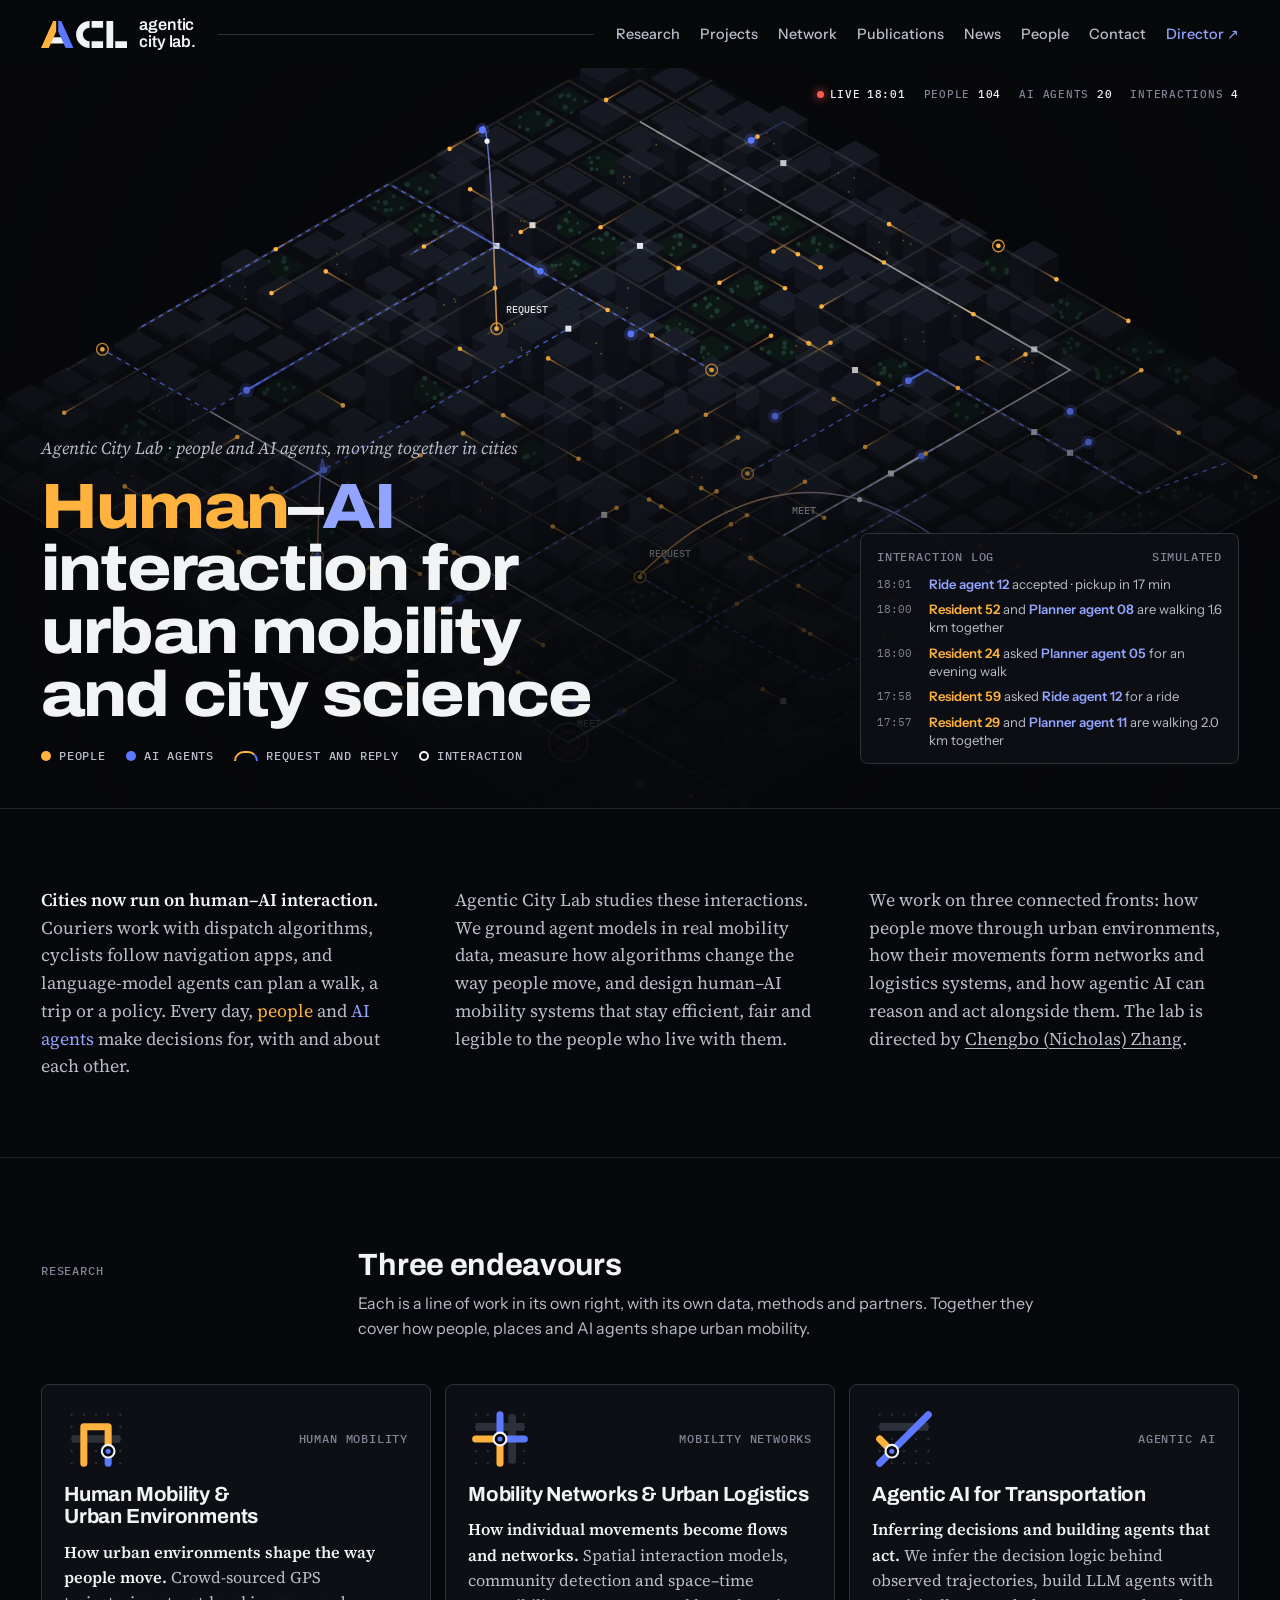
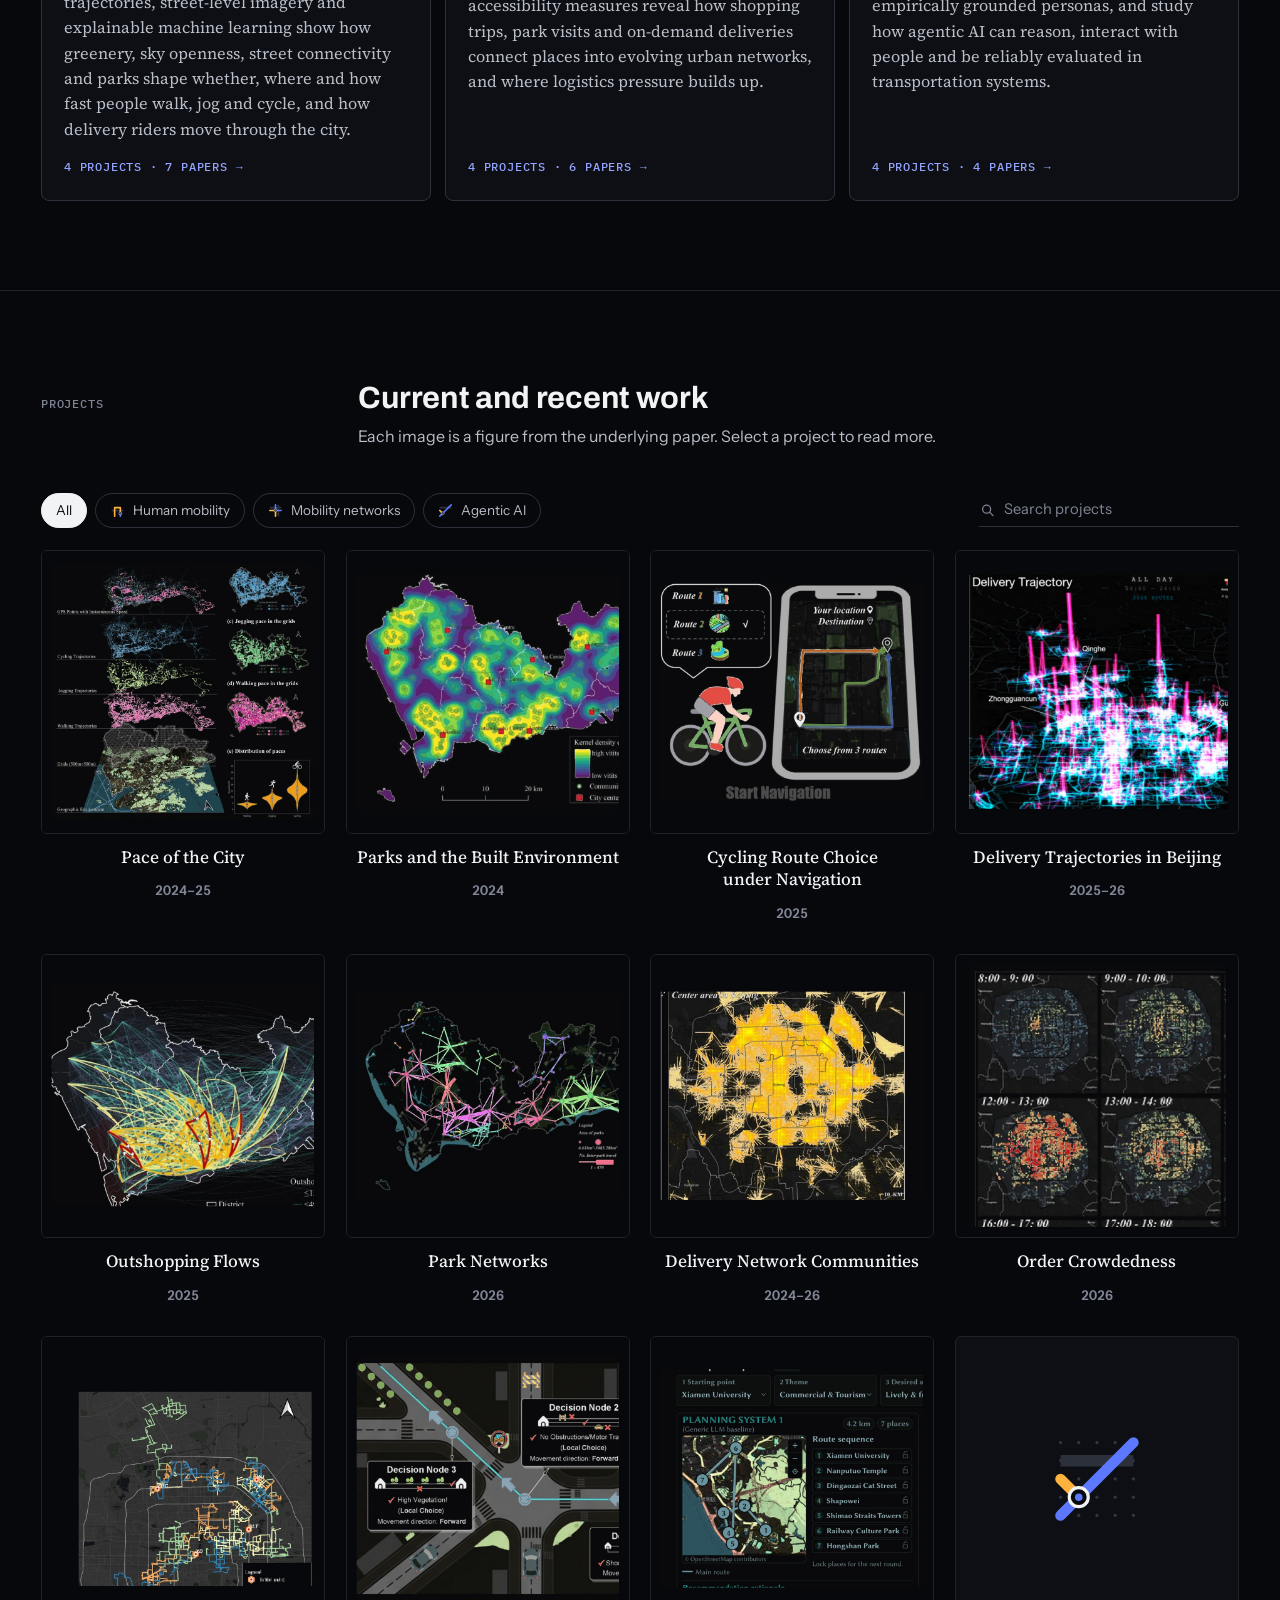
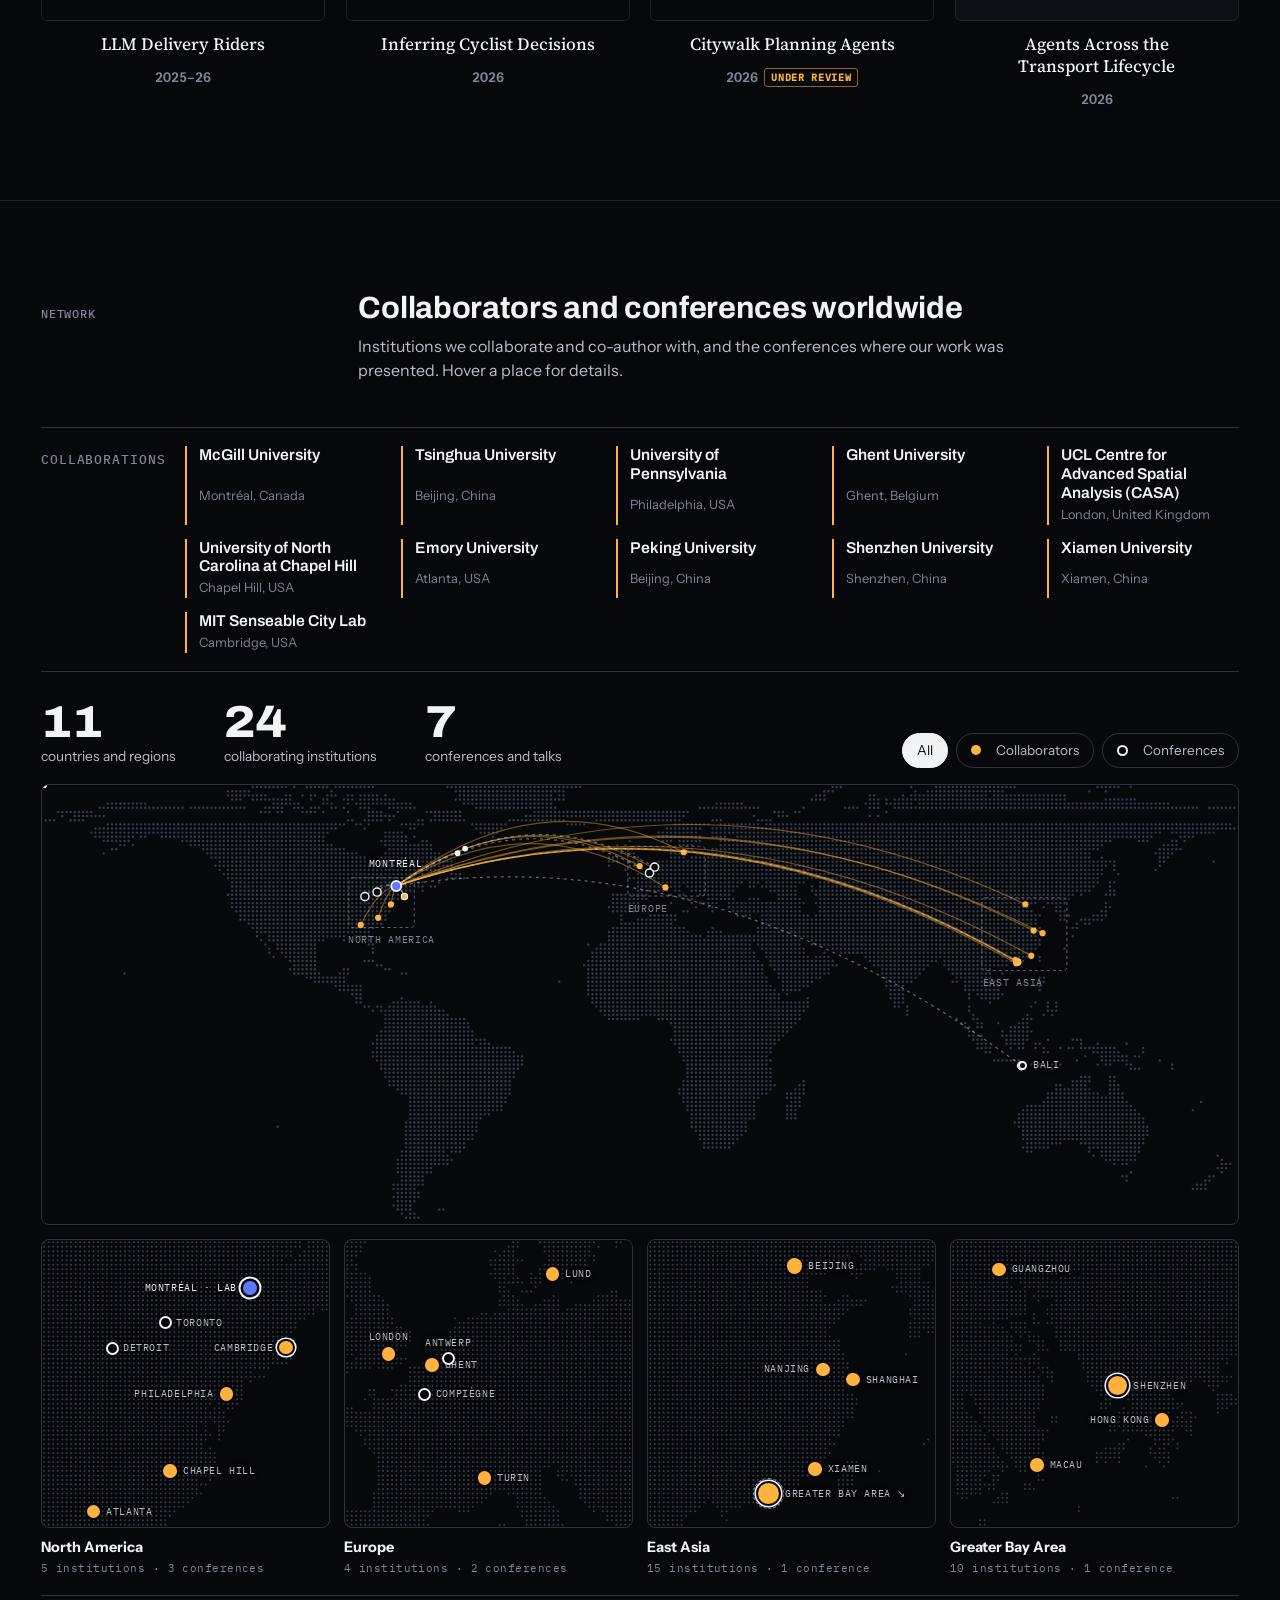
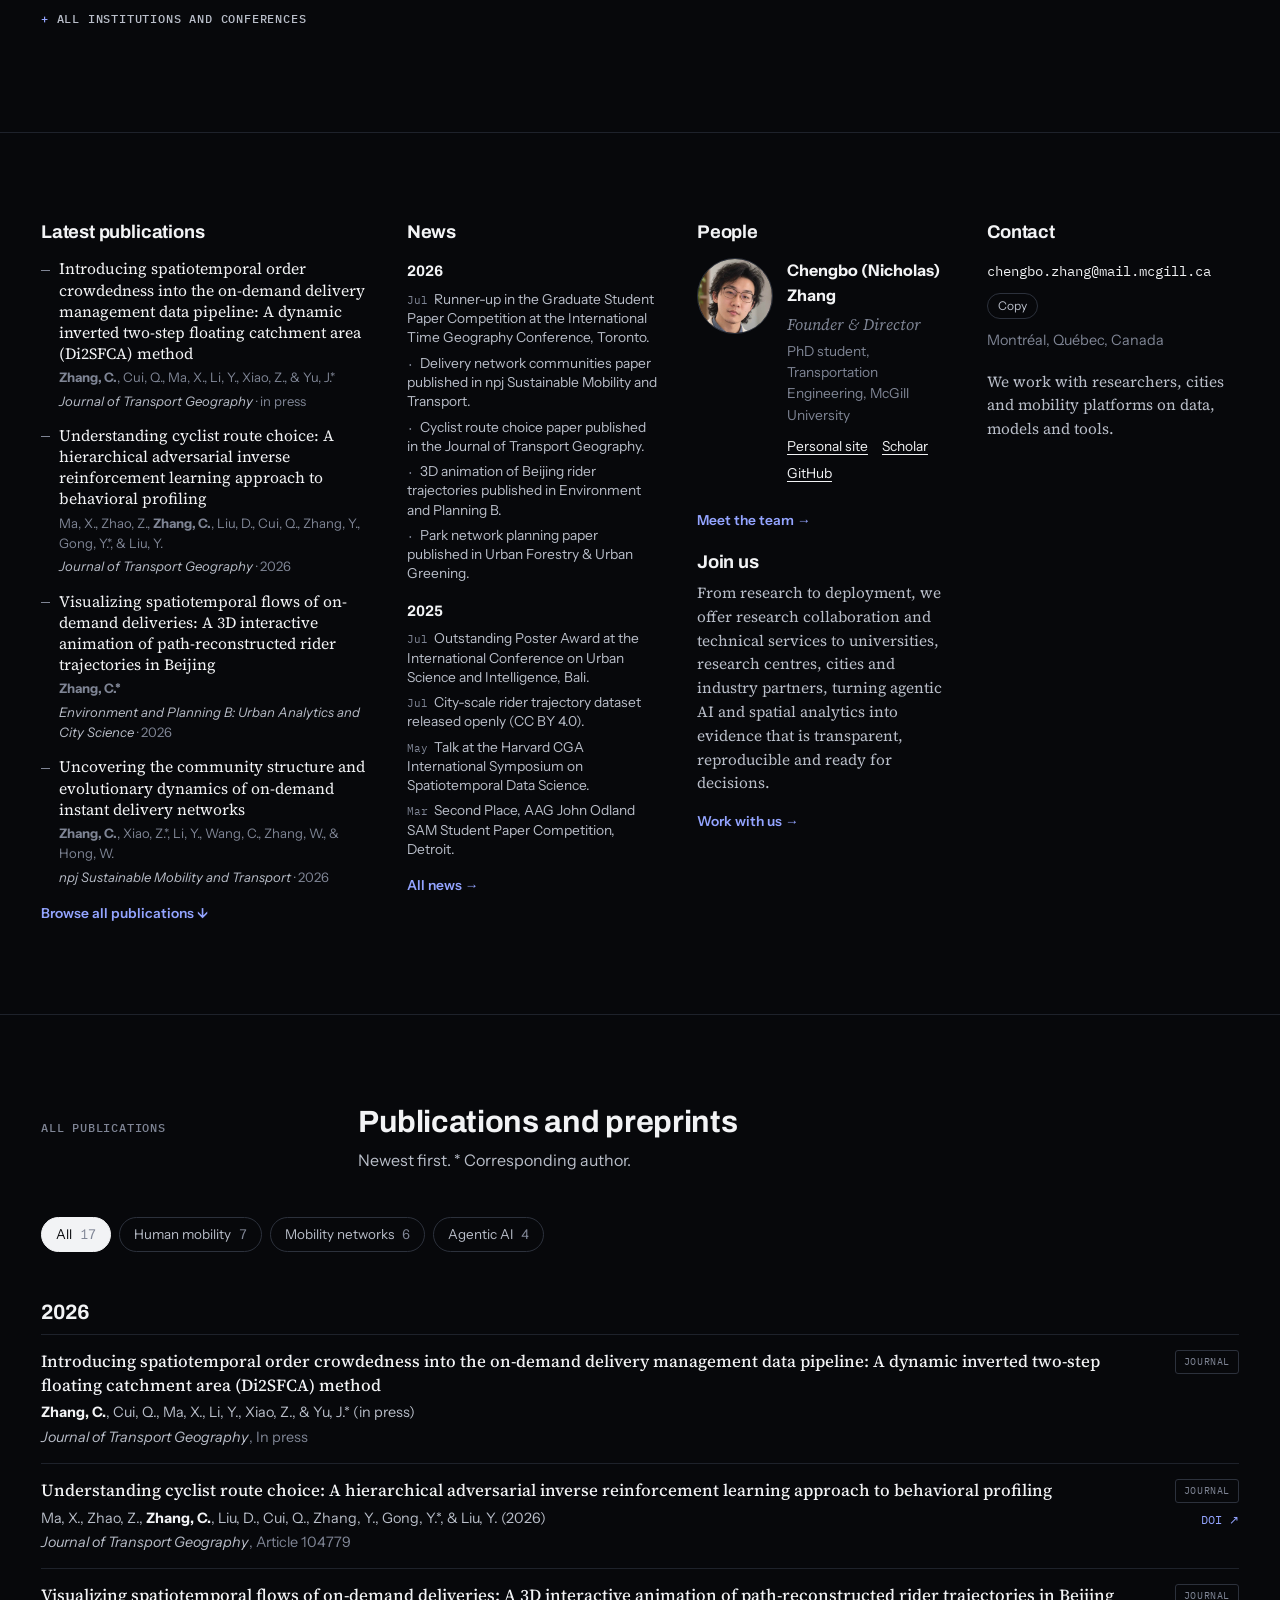
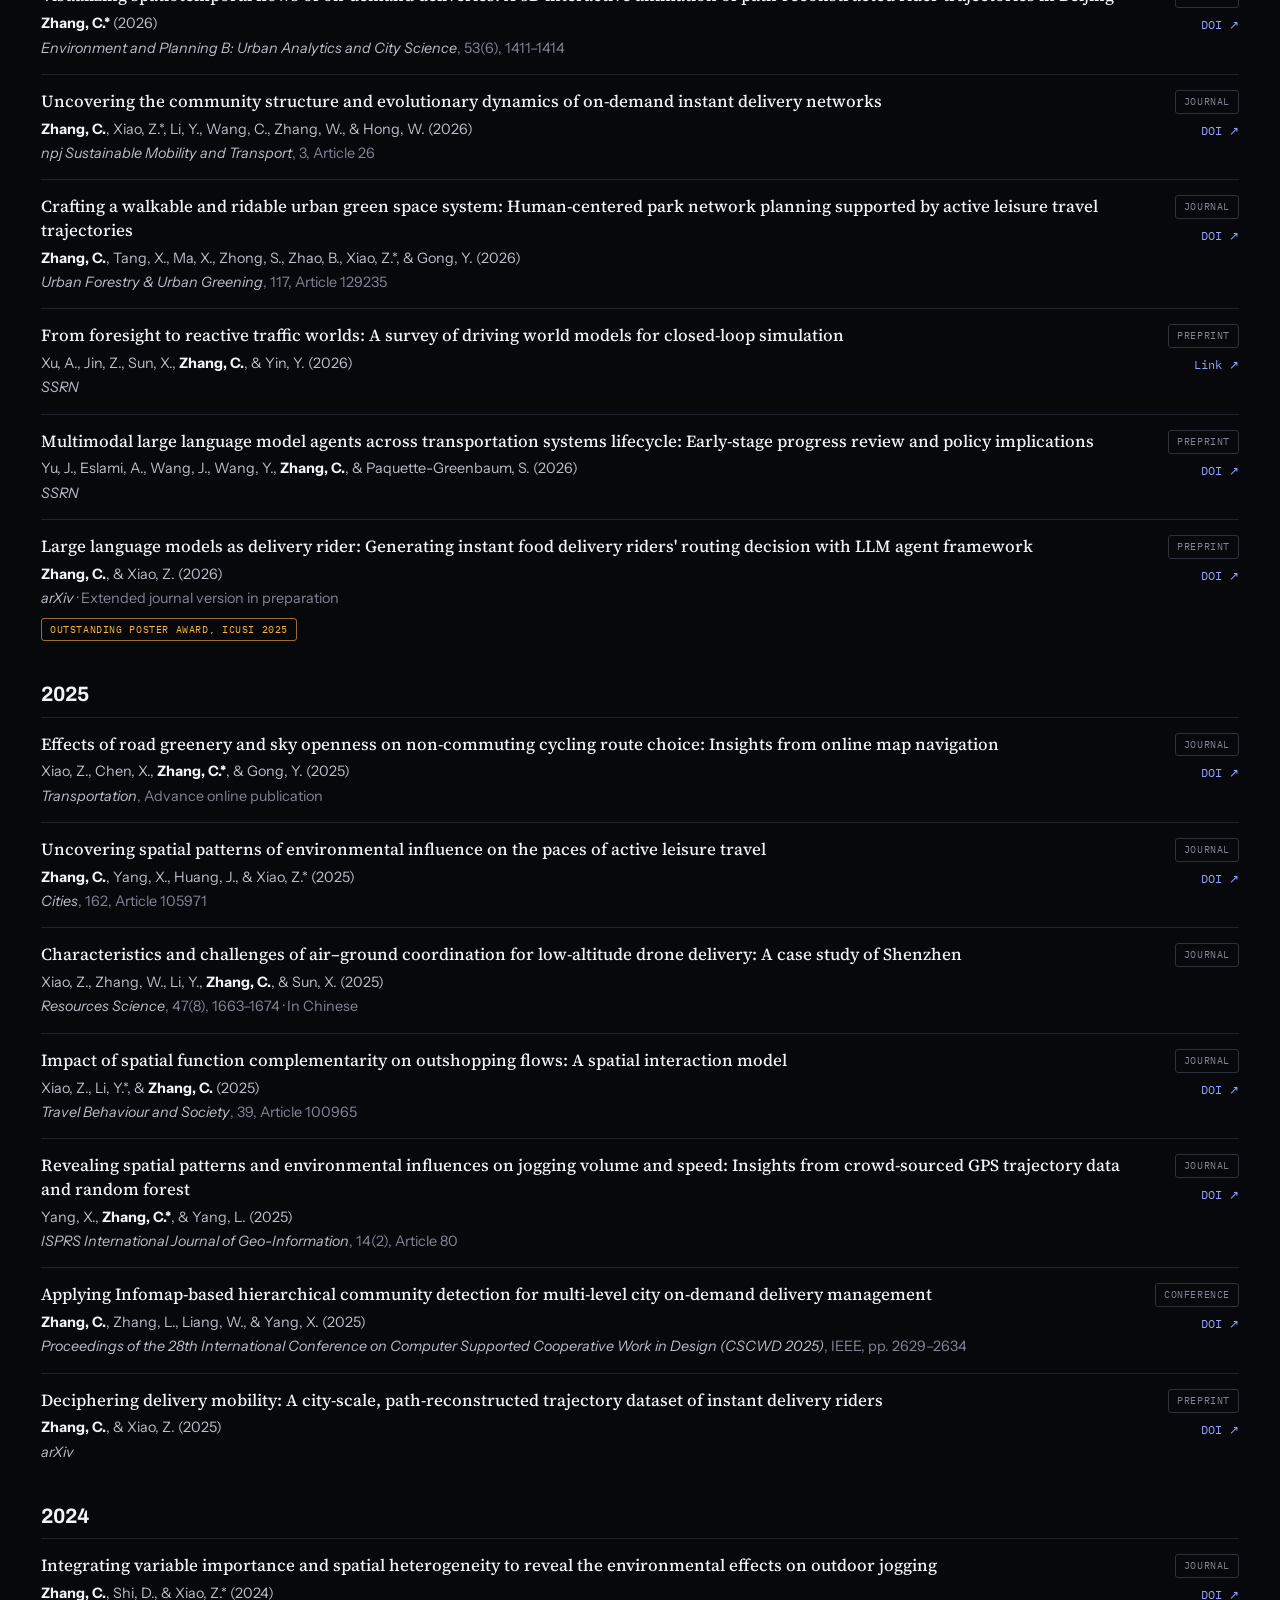
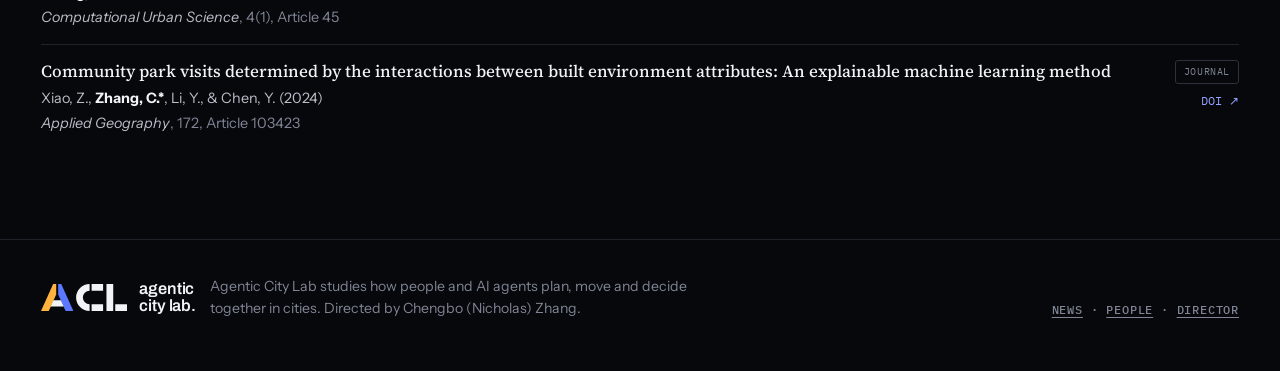
==== index.html @ 934600d5 "Lab home: News and People links, new Join us; sitemap and robots" ====
<!doctype html>
<html lang="en">
<head>
<meta charset="utf-8">
<meta name="viewport" content="width=device-width, initial-scale=1, viewport-fit=cover">
<meta property="og:title" content="Agentic City Lab">
<meta property="og:description" content="Agentic City Lab studies human–AI interaction for urban mobility and city science: how people and AI agents plan, move and decide together in cities.">
<meta property="og:type" content="website">
<meta name="theme-color" content="#07080B">
<link rel="icon" href="assets/favicon.svg" type="image/svg+xml">
<title>Agentic City Lab</title>
<meta name="description" content="Agentic City Lab studies human–AI interaction for urban mobility and city science: how people and AI agents plan, move and decide together in cities.">
<link rel="stylesheet" href="assets/fonts/fonts.css">
<link rel="stylesheet" href="assets/base.css">
<style>


/* Hero: live human–AI city */
.hero{position:relative;border-bottom:1px solid var(--line)}
.hero-canvas{position:relative;height:clamp(480px,58vw,740px);overflow:hidden;background:var(--bg)}
.stage{position:absolute;inset:0}
.stage canvas{width:100%;height:100%}
.hud{position:absolute;top:18px;right:var(--gut);display:flex;gap:18px;flex-wrap:wrap;justify-content:flex-end;color:var(--fg-3);font-size:.68rem}
.hud b{color:var(--fg);font-weight:500}
.hud .live{color:var(--fg);display:inline-flex;align-items:center;gap:6px}
.hud .live::before{content:"";width:7px;height:7px;border-radius:50%;background:#FF5A4E;box-shadow:0 0 10px #FF5A4E}
.hero-over{position:absolute;left:0;right:0;bottom:0;padding-block:0 clamp(24px,3.4vw,44px);background:linear-gradient(to top,rgba(7,8,11,.96) 0%,rgba(7,8,11,.75) 42%,rgba(7,8,11,0) 100%);pointer-events:none}
.hero-over .wrap{display:grid;grid-template-columns:minmax(0,1.35fr) minmax(0,.65fr);gap:32px;align-items:end;padding-top:120px}
.hero-over .wrap > *{pointer-events:auto}
.kicker{font-family:var(--font-serif);font-style:italic;color:var(--fg-2);font-size:1.08rem;margin-bottom:14px}
.hero h1{font-size:clamp(2.2rem,5vw,4.6rem);font-weight:800;font-stretch:112%;font-variation-settings:"wdth" 112;letter-spacing:-.028em;line-height:.98;max-width:15ch}
.hero h1 .h{color:var(--human)} .hero h1 .a{color:var(--agent-2)}
.legend{display:flex;flex-wrap:wrap;gap:8px 20px;margin-top:20px;color:var(--fg-2)}
.legend span{display:inline-flex;align-items:center;gap:8px}
.legend i{display:inline-block;width:10px;height:10px;border-radius:50%}
.legend .arc{width:24px;height:10px;border-radius:12px 12px 0 0;border:2px solid var(--human);border-bottom:0;border-right-color:var(--agent);background:none}
.livelog{background:rgba(13,15,20,.9);border:1px solid var(--line-2);border-radius:8px;padding:14px 16px}
.livelog .mono{color:var(--fg-3);margin-bottom:10px;display:flex;justify-content:space-between}
.livelog ul{display:grid;gap:8px;min-height:7.2em}
.livelog li{display:grid;grid-template-columns:44px minmax(0,1fr);gap:8px;font-size:.82rem;line-height:1.35;color:var(--fg-2);animation:rise .4s ease}
.livelog li .t{font-family:var(--font-mono);font-size:.7rem;color:var(--fg-3);padding-top:1px}
.livelog b{font-weight:600}
@keyframes rise{from{opacity:.2;transform:translateY(4px)}to{opacity:1;transform:none}}
@media (prefers-reduced-motion: reduce){.livelog li{animation:none}}
@media (max-width:860px){
  .hero-canvas{height:auto}
  .stage{position:relative;height:340px}
  .hero-over{position:static;background:none;padding-block:0 32px}
  .hero-over .wrap{grid-template-columns:1fr;padding-top:24px}
  .livelog ul{min-height:0}
  .hud{font-size:.6rem;gap:10px;top:12px}
}

/* Intro: three serif columns */
.intro{display:grid;grid-template-columns:repeat(3,minmax(0,1fr));gap:clamp(24px,3.4vw,52px);padding-block:clamp(52px,6vw,88px)}
.intro p{font-family:var(--font-serif);font-size:1.12rem;line-height:1.55;color:var(--fg-2)}
.intro p b{color:var(--fg);font-weight:600}
.intro p .h{color:var(--human)} .intro p .a{color:var(--agent-2)}
@media (max-width:900px){.intro{grid-template-columns:1fr}}

/* Research endeavours (three parallel cards) */
.route{display:grid;grid-template-columns:repeat(3,minmax(0,1fr));gap:14px}
.area{padding:22px 22px 24px;border:1px solid var(--line-2);border-radius:8px;display:flex;flex-direction:column;gap:12px;background:var(--bg-2)}
.area .top{display:flex;align-items:center;justify-content:space-between;gap:12px}
.area svg{width:64px;height:64px}
.area .mono{color:var(--fg-3)}
.area h3{font-size:1.28rem}
.area p{font-family:var(--font-serif);color:var(--fg-2);font-size:1.02rem}
.area p b{color:var(--fg);font-weight:600}
.area .cnt{text-decoration:none;color:var(--agent-2);margin-top:auto;padding-top:4px}
.area .cnt:hover{color:var(--fg)}
@media (max-width:900px){.route{grid-template-columns:1fr}}

/* Information grid (Senseable-style) */
.info{display:grid;grid-template-columns:1.3fr 1fr 1fr 1fr;gap:clamp(22px,3vw,44px)}
.info h2{font-size:1.15rem;margin-bottom:16px;font-family:var(--font-display)}
.info .col{min-width:0}
.mini{display:grid;gap:14px}
.mini li{display:grid;gap:3px;padding-left:18px;position:relative}
.mini li::before{content:"";position:absolute;left:0;top:.72em;width:9px;height:1px;background:var(--fg-3)}
.mini .t{font-family:var(--font-serif);font-size:.98rem;line-height:1.35;color:var(--fg)}
.mini .t a{text-decoration:none}
.mini .s{font-size:.82rem;color:var(--fg-3)}
.mini .s i{color:var(--fg-2)}
.years{display:grid;gap:14px}
.years .y{font-family:var(--font-display);font-weight:700;font-size:.95rem;color:var(--fg)}
.years ul{display:grid;gap:6px;margin-top:6px}
.years li{font-size:.86rem;color:var(--fg-2);line-height:1.4}
.years li span{font-family:var(--font-mono);font-size:.68rem;color:var(--fg-3);margin-right:6px}
.years li a{text-decoration:none;color:inherit}
.years li a:hover{color:var(--fg)}
.person{display:grid;grid-template-columns:76px minmax(0,1fr);gap:4px 14px;margin-bottom:22px;align-items:start}
.person .ph{grid-row:span 4;width:76px;height:76px;border-radius:50%;overflow:hidden;border:1px solid var(--line-2);position:relative;background:var(--bg-3)}
.person .ph img{display:block;width:100%;height:100%;object-fit:cover}
.person > :not(.ph){grid-column:2}
.person b{font-size:1rem}
.person i{font-family:var(--font-serif);color:var(--fg-3)}
.person .links{display:flex;flex-wrap:wrap;gap:6px 14px;margin-top:6px;font-size:.86rem}
.join p{font-family:var(--font-serif);color:var(--fg-2);font-size:.96rem}
.info .more{display:inline-block;margin-top:16px;font-size:.86rem;font-weight:600;text-decoration:none;color:var(--agent-2)}
@media (max-width:1000px){.info{grid-template-columns:1fr 1fr}}
@media (max-width:600px){.info{grid-template-columns:1fr}}
.foot-l{display:flex;gap:14px;align-items:center}
</style>

</head>
<body>

<header class="site-head">
  <div class="wrap">
    <a class="lockup" href="#top" id="headlock" aria-label="Agentic City Lab home"></a>
    <span class="rule" aria-hidden="true"></span>
    <button class="menu-btn" aria-expanded="false" aria-controls="nav">Menu</button>
    <nav class="site-nav" id="nav" aria-label="Sections">
      <a href="#route">Research</a><a href="#projects">Projects</a><a href="#network">Network</a><a href="#publications">Publications</a><a href="news/">News</a><a href="people/">People</a><a href="#contact">Contact</a><a class="hl" href="nicholas/">Director ↗</a>
    </nav>
  </div>
</header>

<main id="top">
  <section class="hero">
    <div class="hero-canvas">
      <div class="stage"><canvas id="sim" role="img" aria-label="Live simulation: residents (amber) send requests to AI agents (blue), which plan routes, meet them, travel with them and hand over orders"></canvas></div>
      <div class="hud mono" aria-hidden="true"><span class="live">Live <b id="h-clock" class="num">17:40</b></span><span>People <b id="h-people" class="num">0</b></span><span>AI agents <b id="h-agents" class="num">0</b></span><span>Interactions <b id="h-inter" class="num">0</b></span></div>
      <div class="hero-over">
        <div class="wrap">
          <div>
            <p class="kicker">Agentic City Lab · people and AI agents, moving together in cities</p>
            <h1><span class="h">Human</span>–<span class="a">AI</span> interaction for urban mobility and city science</h1>
            <div class="legend mono">
              <span><i style="background:var(--human)"></i>People</span>
              <span><i style="background:var(--agent)"></i>AI agents</span>
              <span><i class="arc"></i>Request and reply</span>
              <span><i style="border:2px solid var(--fg)"></i>Interaction</span>
            </div>
          </div>
          <aside class="livelog" aria-label="Live interaction log"><p class="mono"><span>Interaction log</span><span>simulated</span></p><ul id="log"></ul></aside>
        </div>
      </div>
    </div>
  </section>

  <section class="wrap intro" id="mission">
    <p><b>Cities now run on human–AI interaction.</b> Couriers work with dispatch algorithms, cyclists follow navigation apps, and language-model agents can plan a walk, a trip or a policy. Every day, <span class="h">people</span> and <span class="a">AI agents</span> make decisions for, with and about each other.</p>
    <p>Agentic City Lab studies these interactions. We ground agent models in real mobility data, measure how algorithms change the way people move, and design human–AI mobility systems that stay efficient, fair and legible to the people who live with them.</p>
    <p>We work on three connected fronts: how people move through urban environments, how their movements form networks and logistics systems, and how agentic AI can reason and act alongside them. The lab is directed by <a href="nicholas/">Chengbo (Nicholas) Zhang</a>.</p>
  </section>

  <section class="section" id="route">
    <div class="wrap">
      <div class="sec-head"><span class="mono">Research</span><div><h2>Three endeavours</h2><p>Each is a line of work in its own right, with its own data, methods and partners. Together they cover how people, places and AI agents shape urban mobility.</p></div></div>
      <div class="route" id="stages"></div>
    </div>
  </section>

  <section class="section" id="projects">
    <div class="wrap">
      <div class="sec-head"><span class="mono">Projects</span><div><h2>Current and recent work</h2><p>Each image is a figure from the underlying paper. Select a project to read more.</p></div></div>
      <div class="tools"><div class="chips" id="chips" role="group" aria-label="Filter projects by research stage"></div>
        <label class="search"><span id="sicon"></span><input id="q" type="search" placeholder="Search projects" aria-label="Search projects"></label></div>
      <div class="wall" id="wall"></div>
    </div>
  </section>

  <section class="section" id="network">
    <div class="wrap">
      <div class="sec-head"><span class="mono">Network</span><div><h2>Collaborators and conferences worldwide</h2><p>Institutions we collaborate and co-author with, and the conferences where our work was presented. Hover a place for details.</p></div></div>
      <div id="wmap"></div>
    </div>
  </section>

  <section class="section" id="info">
    <div class="wrap info">
      <div class="col"><h2>Latest publications</h2><ul class="mini" id="latest"></ul><a class="more" href="#publications">Browse all publications ↓</a></div>
      <div class="col"><h2>News</h2><div class="years" id="news"></div><a class="more" href="news/">All news →</a></div>
      <div class="col"><h2>People</h2>
        <div class="person"><a class="ph" href="people/#chengbo"><img src="assets/img/portrait-sq.jpg" width="480" height="480" alt="Chengbo (Nicholas) Zhang"></a><b><a href="people/#chengbo" style="text-decoration:none">Chengbo (Nicholas) Zhang</a></b><i>Founder &amp; Director</i><span class="meta" style="font-size:.86rem">PhD student, Transportation Engineering, McGill University</span>
          <div class="links"><a href="nicholas/">Personal site</a><a href="https://scholar.google.com/citations?user=c6YsYRwAAAAJ" target="_blank" rel="noopener">Scholar</a><a href="https://github.com/Nicholas0027" target="_blank" rel="noopener">GitHub</a></div></div>
        <a class="more" href="people/" style="margin:0 0 22px">Meet the team →</a>
        <div class="join"><h2 style="margin-bottom:8px">Join us</h2><p id="joinlead"></p><a class="more" href="people/#join">Work with us →</a></div>
      </div>
      <div class="col" id="contact"><h2>Contact</h2>
        <div class="copy"><code>chengbo.zhang@mail.mcgill.ca</code><button type="button" data-copy="chengbo.zhang@mail.mcgill.ca">Copy</button></div>
        <p class="meta" style="margin-top:10px;font-size:.9rem">Montréal, Québec, Canada</p>
        <p style="margin-top:18px;font-family:var(--font-serif);color:var(--fg-2);font-size:.96rem">We work with researchers, cities and mobility platforms on data, models and tools.</p>
      </div>
    </div>
  </section>

  <section class="section" id="publications">
    <div class="wrap">
      <div class="sec-head"><span class="mono">All publications</span><div><h2>Publications and preprints</h2><p>Newest first. * Corresponding author.</p></div></div>
      <div class="tools"><div class="chips" id="pubchips" role="group" aria-label="Filter publications by research stage"></div></div>
      <div class="pub-list" id="pubs"></div>
    </div>
  </section>
</main>

<footer class="site-foot">
  <div class="wrap">
    <div class="foot-l"><span class="lockup" id="footlock"></span><p style="max-width:56ch">Agentic City Lab studies how people and AI agents plan, move and decide together in cities. Directed by Chengbo (Nicholas) Zhang.</p></div>
    <p class="mono meta"><a href="news/">News</a> · <a href="people/">People</a> · <a href="nicholas/">Director</a></p>
  </div>
</footer>

<dialog class="proj" id="proj" aria-labelledby="proj-title">
  <button class="xbtn" type="button">Close</button>
  <div class="proj-in"><div class="proj-fig"></div><div class="proj-body"></div></div>
</dialog>

<script src="assets/data.js"></script>
<script>window.ACL_FIG="assets/figures/";window.ACL_IMG="assets/img/"</script>
<script src="assets/gfx.js"></script>
<script src="assets/worldmask.js"></script>
<script src="assets/worldmap.js"></script>
<script src="assets/sim.js"></script>
<script>
(function(){
  const D = window.ACL_DATA, E = ACL.esc;
  ACL.menu(); ACL.copyButtons();
  document.getElementById('headlock').innerHTML = ACL.lockup();
  document.getElementById('footlock').innerHTML = ACL.lockup();
  document.getElementById('sicon').innerHTML = ACL.searchIcon;

  document.getElementById('stages').innerHTML = D.themes.map((t, i) => {
    const np = D.projects.filter(p => p.theme === t.id).length, nb = D.pubs.filter(p => p.themes.includes(t.id)).length;
    return `<div class="area"><div class="top">${ACL.glyph(t.id, {label: t.name})}<span class="mono">${E(t.step)}</span></div>
      <h3>${E(t.name)}</h3><p><b>${E(t.short)}</b> ${E(t.body)}</p>
      <a class="mono num cnt" href="#projects" data-theme="${t.id}">${np} project${np===1?'':'s'} · ${nb} paper${nb===1?'':'s'} →</a></div>`;
  }).join('');

  ACL.projects({ D, grid: document.getElementById('wall'), chips: document.getElementById('chips'), search: document.getElementById('q'), dialog: document.getElementById('proj') });
  document.getElementById('stages').addEventListener('click', e => { const a = e.target.closest('.cnt'); if (!a) return; const c = document.querySelector(`#chips .chip[data-k="${a.dataset.theme}"]`); if (c) c.click(); });

  document.getElementById('latest').innerHTML = D.pubs.slice(0, 4).map(p => { const l = ACL.pubLink(p);
    return `<li><span class="t"><a href="${l || '#publications'}"${l ? ' target="_blank" rel="noopener"' : ''}>${E(p.title)}</a></span><span class="s">${ACL.authors(p.authors)}</span><span class="s"><i>${E(p.venue)}</i> · ${p.inpress ? 'in press' : p.year}</span></li>`; }).join('');
  const byYear = {}; D.news.forEach(n => { const y = (n.date.match(/\d{4}/) || ['—'])[0]; (byYear[y] = byYear[y] || []).push(n); });
  document.getElementById('news').innerHTML = Object.keys(byYear).sort((a, b) => b - a).slice(0, 2).map(y => `<div><span class="y num">${y}</span><ul>${byYear[y].slice(0, 5).map(n => `<li><a href="news/#${n.id}"><span>${E(n.date.replace(/\s?\d{4}/, '') || '·')}</span>${E(n.text)}</a></li>`).join('')}</ul></div>`).join('');
  document.getElementById('joinlead').textContent = D.join.lead.split(/(?<=\.)\s/)[0];

  const fEl = document.getElementById('pubchips'), pEl = document.getElementById('pubs');
  fEl.innerHTML = `<button type="button" class="chip" data-k="all" aria-pressed="true">All <span class="num meta">${D.pubs.length}</span></button>` +
    D.themes.map(t => `<button type="button" class="chip" data-k="${t.id}" aria-pressed="false">${E(t.step)} <span class="num meta">${D.pubs.filter(p => p.themes.includes(t.id)).length}</span></button>`).join('');
  const show = k => { ACL.renderPubs(pEl, D.pubs, p => k === 'all' || p.themes.includes(k)); fEl.querySelectorAll('.chip').forEach(c => c.setAttribute('aria-pressed', c.dataset.k === k)); };
  fEl.addEventListener('click', e => { const b = e.target.closest('.chip'); if (b) show(b.dataset.k); });
  show('all');

  ACL.worldMap({ mount: document.getElementById('wmap'), D });
  ACL.citySim({ canvas: document.getElementById('sim'), log: document.getElementById('log'), speed: 0.55,
    hud: { clock: document.getElementById('h-clock'), people: document.getElementById('h-people'), agents: document.getElementById('h-agents'), inter: document.getElementById('h-inter') } });
})();
</script>

</body>
</html>
---- assets/fonts/fonts.css ----
/* Self-hosted fonts (SIL Open Font License). */
@font-face{font-family:"Archivo";font-style:normal;font-display:swap;font-weight:100 900;font-stretch:62% 125%;src:url(archivo.woff2) format("woff2");unicode-range:U+0000-00FF,U+0131,U+0152-0153,U+02BB-02BC,U+02C6,U+02DA,U+02DC,U+0304,U+0308,U+0329,U+2000-206F,U+20AC,U+2122,U+2191,U+2193,U+2212,U+2215,U+FEFF,U+FFFD}
@font-face{font-family:"Archivo";font-style:normal;font-display:swap;font-weight:100 900;font-stretch:62% 125%;src:url(archivo-ext.woff2) format("woff2");unicode-range:U+0100-02AF,U+0304,U+0308,U+0329,U+1E00-1E9F,U+1EF2-1EFF,U+2020,U+20A0-20AB,U+20AD-20C0,U+2113,U+2C60-2C7F,U+A720-A7FF}
@font-face{font-family:"Instrument Sans";font-style:normal;font-display:swap;font-weight:400 700;font-stretch:75% 100%;src:url(instrument-sans.woff2) format("woff2")}
@font-face{font-family:"Instrument Sans";font-style:italic;font-display:swap;font-weight:400 700;font-stretch:75% 100%;src:url(instrument-sans-italic.woff2) format("woff2")}
@font-face{font-family:"IBM Plex Mono";font-style:normal;font-display:swap;font-weight:400;src:url(plex-mono-400.woff2) format("woff2")}
@font-face{font-family:"IBM Plex Mono";font-style:normal;font-display:swap;font-weight:500;src:url(plex-mono-500.woff2) format("woff2")}
@font-face{font-family:"Source Serif 4";font-style:normal;font-display:swap;font-weight:200 900;src:url(source-serif-4.woff2) format("woff2")}
@font-face{font-family:"Source Serif 4";font-style:italic;font-display:swap;font-weight:200 900;src:url(source-serif-4-italic.woff2) format("woff2")}
---- assets/base.css ----
/* Layout: dark editorial grid (after Senseable City Lab): full-bleed live city up top, serif prose in columns,
   image-first project wall, dense information grid. One deliberate dark theme.
   Colour semantics: people = amber, AI agents = blue, interaction = white, the city = graphite. */
:root{
  --bg:#07080B;
  --bg-2:#0D0F14;
  --bg-3:#151821;
  --line:#1E222B;
  --line-2:#2C313C;
  --fg:#F2F3F5;
  --fg-2:#B9BEC9;
  --fg-3:#7F8595;
  --human:#FFB23E;
  --agent:#5C78FF;
  --agent-2:#93A4FF;
  --street:#2B303B;
  --gridot:#303644;
  --font-display:"Archivo","Helvetica Neue",Arial,sans-serif;
  --font-serif:"Source Serif 4",Georgia,"Times New Roman",serif;
  --font-body:"Instrument Sans","Helvetica Neue",Arial,sans-serif;
  --font-mono:"IBM Plex Mono",ui-monospace,Menlo,Consolas,monospace;
  --wrap:1320px;
  --gut:clamp(16px,3.2vw,44px);
  color-scheme:dark;
}
*,*::before,*::after{box-sizing:border-box}
html{-webkit-text-size-adjust:100%;scroll-behavior:smooth;scroll-padding-top:76px;background:var(--bg)}
@media (prefers-reduced-motion: reduce){html{scroll-behavior:auto}}
body{margin:0;background:var(--bg);color:var(--fg);font-family:var(--font-body);font-size:1rem;line-height:1.55;-webkit-font-smoothing:antialiased}
img,svg,canvas{max-width:100%;display:block}
[hidden]{display:none!important}
a{color:inherit;text-decoration-thickness:1px;text-underline-offset:3px}
a:hover{color:var(--agent-2)}
:focus-visible{outline:2px solid var(--agent-2);outline-offset:3px;border-radius:2px}
h1,h2,h3,h4{font-family:var(--font-display);font-weight:700;margin:0;text-wrap:balance;letter-spacing:-.01em;line-height:1.08}
p{margin:0}
ul,ol{margin:0;padding:0;list-style:none}
button,input{font:inherit;color:inherit}

.wrap{max-width:var(--wrap);margin-inline:auto;padding-inline:var(--gut)}
.mono{font-family:var(--font-mono);font-size:.72rem;letter-spacing:.07em;text-transform:uppercase;font-weight:500}
.meta{color:var(--fg-3)}
.serif{font-family:var(--font-serif)}
.num{font-variant-numeric:tabular-nums}
.h{color:var(--human)} .a{color:var(--agent-2)}

/* Header (SCL-style: lockup, hairline, nav) */
.site-head{position:sticky;top:env(safe-area-inset-top,0px);z-index:30;background:color-mix(in srgb,var(--bg) 88%,transparent);backdrop-filter:blur(12px);-webkit-backdrop-filter:blur(12px)}
.site-head .wrap{display:flex;align-items:center;gap:22px;min-height:68px}
.site-head .rule{flex:1;height:1px;background:var(--line-2);min-width:20px}
.site-nav{display:flex;gap:20px;flex-wrap:wrap;justify-content:flex-end}
.site-nav a{font-size:.9rem;text-decoration:none;color:var(--fg-2);font-weight:500}
.site-nav a:hover{color:var(--fg)}
.site-nav a.hl{color:var(--agent-2)}
.menu-btn{display:none;background:none;border:1px solid var(--line-2);border-radius:999px;padding:6px 14px;cursor:pointer;font-size:.85rem;color:var(--fg)}
@media (max-width:900px){
  .menu-btn{display:inline-flex;margin-left:auto}
  .site-head .rule{display:none}
  .site-nav{display:none;position:absolute;left:0;right:0;top:100%;background:var(--bg);border-bottom:1px solid var(--line);flex-direction:column;gap:0;padding:6px var(--gut) 14px}
  .site-nav.open{display:flex}
  .site-nav a{padding:11px 0;border-bottom:1px solid var(--line);font-size:1rem}
}
.lockup{display:inline-flex;align-items:center;gap:12px;text-decoration:none;color:var(--fg);flex:none}
.lockup svg{width:36px;height:36px;flex:none}
.lockup .wm{font-family:var(--font-display);font-weight:600;font-size:1.02rem;line-height:1.02;letter-spacing:-.01em}
.lockup:hover{color:var(--fg)}
.lockup .lockup-mark{display:inline-flex}
.lockup .lockup-mark svg{height:36px;width:auto}
.lockup .lockup-mark.is-acl svg{height:27px;width:auto}

/* Sections */
.section{padding-block:clamp(56px,7vw,100px);border-top:1px solid var(--line)}
.sec-head{display:grid;grid-template-columns:minmax(0,3fr) minmax(0,9fr);gap:24px;margin-bottom:clamp(26px,3.6vw,44px);align-items:baseline}
.sec-head h2{font-size:clamp(1.5rem,2.4vw,2rem)}
.sec-head .mono{color:var(--fg-3)}
.sec-head p{color:var(--fg-2);max-width:64ch;margin-top:10px}
@media (max-width:820px){.sec-head{grid-template-columns:1fr;gap:8px}}

/* Chips, search */
.tools{display:flex;flex-wrap:wrap;gap:10px 16px;align-items:center;justify-content:space-between;margin-bottom:22px}
.chips{display:flex;flex-wrap:wrap;gap:8px}
.chip{border:1px solid var(--line-2);background:transparent;border-radius:999px;padding:6px 14px;font-size:.84rem;cursor:pointer;color:var(--fg-2);display:inline-flex;align-items:center;gap:8px;transition:border-color .15s,color .15s,background .15s}
.chip:hover{border-color:var(--fg-3);color:var(--fg)}
.chip[aria-pressed="true"]{background:var(--fg);color:var(--bg);border-color:var(--fg)}
.chip .gl{width:15px;height:15px;display:inline-flex}
.chip .gl svg{width:100%;height:100%}
.search{display:flex;align-items:center;gap:8px;border-bottom:1px solid var(--line-2);padding:4px 2px;min-width:min(260px,100%)}
.search input{background:transparent;border:0;outline:0;font-size:.92rem;width:100%;color:var(--fg)}
.search input::placeholder{color:var(--fg-3)}
.search svg{width:14px;height:14px;flex:none}

/* Project wall (image-first squares, title + years centred) */
.wall{display:grid;grid-template-columns:repeat(4,minmax(0,1fr));gap:clamp(22px,2.4vw,34px) clamp(14px,1.6vw,22px)}
.wall.c3{grid-template-columns:repeat(3,minmax(0,1fr))}
.tile{display:grid;gap:12px;align-content:start;text-align:center;background:none;border:0;padding:0;cursor:pointer;color:var(--fg);text-decoration:none}
.tile .fig{aspect-ratio:1/1;border-radius:6px;overflow:hidden;background:var(--bg-2);border:1px solid var(--line);transition:transform .3s ease,box-shadow .3s ease,border-color .3s}
.tile .fig img{width:100%;height:100%;object-fit:cover;display:block;transition:transform .5s ease}
.tile:hover .fig,.tile:focus-visible .fig{transform:translateY(-4px);border-color:var(--line-2);box-shadow:0 18px 50px -18px rgba(92,120,255,.45)}
.tile:hover .fig img{transform:scale(1.035)}
.tile h3{font-family:var(--font-serif);font-weight:500;font-size:1.08rem;letter-spacing:0;line-height:1.3}
.tile .yr{font-family:var(--font-body);font-size:.84rem;color:var(--fg-3);font-weight:600}
.fig-empty{display:grid;place-items:center;background:var(--bg-2)}
.fig-empty svg{width:34%;height:auto}
.status{font-family:var(--font-mono);font-size:.62rem;letter-spacing:.07em;text-transform:uppercase;color:var(--human);border:1px solid color-mix(in srgb,var(--human) 55%,transparent);border-radius:3px;padding:2px 6px;vertical-align:1px;margin-left:6px}
@media (max-width:1100px){.wall{grid-template-columns:repeat(3,minmax(0,1fr))}}
@media (max-width:760px){.wall,.wall.c3{grid-template-columns:repeat(2,minmax(0,1fr))}}
@media (max-width:420px){.wall,.wall.c3{grid-template-columns:1fr}}
@media (prefers-reduced-motion: reduce){.tile .fig,.tile .fig img{transition:none}.tile:hover .fig{transform:none}.tile:hover .fig img{transform:none}}

/* Project dialog */
dialog.proj{border:1px solid var(--line-2);padding:0;max-width:min(1120px,calc(100vw - 32px));width:100%;background:var(--bg-2);color:var(--fg);border-radius:8px}
dialog.proj::backdrop{background:rgba(0,0,0,.72)}
.proj-in{display:grid;grid-template-columns:minmax(0,1.3fr) minmax(0,1fr)}
.proj-fig{background:var(--bg);display:grid;align-content:center;border-right:1px solid var(--line)}
.proj-fig img{width:100%;height:auto;max-height:82vh;object-fit:contain}
.proj-fig .fig-empty{aspect-ratio:1/1}
.proj-body{padding:30px 30px 32px;display:grid;gap:14px;align-content:start;max-height:82vh;overflow:auto}
.proj-body h3{font-size:1.7rem}
.proj-body p{color:var(--fg-2);font-family:var(--font-serif);font-size:1.05rem;line-height:1.55}
.proj-body p.proj-cap{font-size:.84rem;font-family:var(--font-body);color:var(--fg-3);border-top:1px solid var(--line);padding-top:10px}
.proj-links{display:flex;flex-wrap:wrap;gap:8px}
.xbtn{position:absolute;top:12px;right:12px;border:1px solid var(--line-2);background:var(--bg-2);color:var(--fg);border-radius:999px;padding:6px 14px;cursor:pointer;font-size:.85rem;z-index:2}
@media (max-width:760px){.proj-in{grid-template-columns:1fr}.proj-fig{border-right:0;border-bottom:1px solid var(--line)}}

/* Buttons */
.btn{display:inline-flex;align-items:center;gap:8px;border:1px solid var(--fg-3);border-radius:999px;padding:8px 16px;font-size:.88rem;font-weight:600;text-decoration:none;color:var(--fg);background:transparent;transition:background .15s,color .15s,border-color .15s;cursor:pointer}
.btn:hover{background:var(--fg);color:var(--bg);border-color:var(--fg)}
.btn.solid{background:var(--agent);border-color:var(--agent);color:#fff}
.btn.solid:hover{background:var(--fg);border-color:var(--fg);color:var(--bg)}

/* Publications */
.pub-list{display:grid}
.pub-year{font-family:var(--font-display);font-size:1.3rem;font-weight:700;padding-block:22px 6px}
.pub{display:grid;grid-template-columns:minmax(0,1fr) auto;gap:6px 24px;padding-block:15px;border-top:1px solid var(--line)}
.pub-title{font-family:var(--font-serif);font-weight:500;font-size:1.06rem;line-height:1.4;color:var(--fg)}
.pub-title a{text-decoration:none}
.pub-title a:hover{text-decoration:underline;color:var(--agent-2)}
.pub-auth{color:var(--fg-2);font-size:.9rem;margin-top:4px}
.pub-auth b{color:var(--fg);font-weight:700}
.pub-venue{font-size:.9rem;color:var(--fg-3);margin-top:2px}
.pub-venue i{color:var(--fg-2)}
.pub-side{display:flex;flex-direction:column;align-items:flex-end;gap:8px;min-width:0}
.tag{font-family:var(--font-mono);font-size:.64rem;letter-spacing:.06em;text-transform:uppercase;border:1px solid var(--line-2);padding:3px 8px;border-radius:3px;color:var(--fg-3);white-space:nowrap}
.tag.award{border-color:color-mix(in srgb,var(--human) 60%,transparent);color:var(--human)}
.pub a.doi{font-family:var(--font-mono);font-size:.72rem;color:var(--agent-2);text-decoration:none;white-space:nowrap}
.pub-extra{display:flex;flex-wrap:wrap;gap:6px;margin-top:8px}
@media (max-width:640px){.pub{grid-template-columns:1fr}.pub-side{flex-direction:row;align-items:center;flex-wrap:wrap}}

/* Copy */
.copy{display:inline-flex;align-items:center;gap:10px;flex-wrap:wrap}
.copy code{font-family:var(--font-mono);font-size:.86rem;user-select:all;word-break:break-all}
.copy button{border:1px solid var(--line-2);background:none;border-radius:999px;padding:3px 10px;font-size:.75rem;cursor:pointer;color:var(--fg-2)}
.copy button:hover{border-color:var(--agent-2);color:var(--agent-2)}

/* Footer */
.site-foot{border-top:1px solid var(--line);padding-block:36px 52px;color:var(--fg-3);font-size:.88rem}
.site-foot .wrap{display:grid;grid-template-columns:minmax(0,1fr) auto;gap:24px;align-items:end}
@media (max-width:640px){.site-foot .wrap{grid-template-columns:1fr}}
.mono-tile{background:var(--bg-3);display:grid;place-items:center;font-family:var(--font-display);font-weight:800;color:var(--fg-3);font-stretch:118%;font-variation-settings:"wdth" 118;border-radius:6px}

/* ---------- Network map (worldmap.js) ---------- */
.wm-partners{display:grid;grid-template-columns:120px minmax(0,1fr);gap:14px 24px;align-items:start;border-top:1px solid var(--line-2);border-bottom:1px solid var(--line-2);padding:18px 0;margin-bottom:28px}
.wm-partners > .mono{color:var(--fg-3);padding-top:4px}
.wm-partners ul{display:grid;grid-template-columns:repeat(auto-fill,minmax(190px,1fr));gap:14px 24px}
.wm-partners li{display:grid;gap:2px;padding-left:12px;border-left:2px solid var(--human)}
.wm-partners b{font-family:var(--font-display);font-weight:600;font-size:.98rem;line-height:1.2}
.wm-partners span{font-size:.8rem;color:var(--fg-3)}
@media (max-width:640px){.wm-partners{grid-template-columns:1fr}}
.wm-top{display:flex;justify-content:space-between;align-items:end;gap:18px 28px;flex-wrap:wrap;margin-bottom:16px}
.wm-stats{display:flex;gap:clamp(20px,4vw,48px);flex-wrap:wrap}
.wm-stats div{display:grid;gap:2px}
.wm-stats b{font-family:var(--font-display);font-weight:800;font-size:clamp(2rem,3.6vw,2.8rem);line-height:1;font-stretch:112%;font-variation-settings:"wdth" 112}
.wm-stats span{font-size:.86rem;color:var(--fg-2)}
.chip .sw{display:inline-block;width:10px;height:10px;border-radius:50%;margin-right:7px;vertical-align:-1px}
.chip .sw.org{background:var(--human)}
.chip .sw.talk{border:2px solid var(--fg);width:11px;height:11px}
.wm{position:relative;display:grid;gap:14px}
.wm-world{position:relative;border:1px solid var(--line-2);border-radius:8px;background:var(--bg);overflow:hidden}
.wm-world svg,.wm-pb svg{position:absolute;inset:0;width:100%;height:100%;display:block}
.wm-land{fill:none;stroke:#343B4A;stroke-linecap:round}
.wm-box{fill:none;stroke:var(--fg-3);stroke-width:1;vector-effect:non-scaling-stroke;stroke-dasharray:3 3;opacity:.7}
.wm-arc{fill:none;vector-effect:non-scaling-stroke;stroke-width:1.2;transition:opacity .2s}
.wm-arc.org{stroke:var(--human);opacity:.42}
.wm-arc.talk{stroke:var(--fg);opacity:.4;stroke-dasharray:3 4}
.wm-pulse.org{fill:var(--human)}
.wm-pulse.talk{fill:var(--fg)}
.wm-dot.org{fill:var(--human)}
.wm-dot.talk{fill:var(--bg);stroke:var(--fg);stroke-width:1.4;vector-effect:non-scaling-stroke}
.wm-dot.both{stroke:var(--fg);stroke-width:1.2;vector-effect:non-scaling-stroke}
.wm-home{fill:var(--agent);stroke:var(--fg);stroke-width:1.8;vector-effect:non-scaling-stroke}
.wm-layer{position:absolute;inset:0}
.wm-reg{position:absolute;transform:translateY(5px);font-family:var(--font-mono);font-size:.62rem;letter-spacing:.07em;text-transform:uppercase;color:var(--fg-3);text-decoration:none;white-space:nowrap}
.wm-reg:hover{color:var(--fg)}
.wm-hl{position:absolute;transform:translate(-50%,-190%);font-family:var(--font-mono);font-size:.64rem;letter-spacing:.07em;text-transform:uppercase;color:var(--fg);white-space:nowrap;pointer-events:none;text-shadow:0 0 6px var(--bg)}
.wm-plates{display:grid;grid-template-columns:repeat(4,minmax(0,1fr));gap:14px}
.wm-plate{margin:0;display:grid;gap:8px;min-width:0}
.wm-pb{position:relative;aspect-ratio:1/1;border:1px solid var(--line-2);border-radius:8px;background:var(--bg);overflow:hidden;transition:border-color .3s}
.wm-plate.flash .wm-pb{border-color:var(--human)}
.wm-plate figcaption{display:grid;gap:2px;font-size:.9rem}
.wm-plate figcaption span{color:var(--fg-3);font-family:var(--font-mono);font-size:.7rem;letter-spacing:.04em}
@media (max-width:1000px){.wm-plates{grid-template-columns:repeat(2,minmax(0,1fr))}}
@media (max-width:640px){.wm-plates{grid-template-columns:1fr}.wm-reg,.wm-world .wm-pt .lb{display:none}.wm-stats{gap:14px 24px}}
.wm-pt{position:absolute;transform:translate(-50%,-50%);width:max(var(--s),26px);height:max(var(--s),26px);display:grid;place-items:center;background:none;border:0;padding:0;cursor:pointer;transition:opacity .2s;z-index:1}
.wm-pt:hover,.wm-pt:focus-visible{z-index:3}
.wm-pt:focus-visible{outline:2px solid var(--agent-2);outline-offset:2px;border-radius:50%}
.wm-pt i{display:block;width:var(--s);height:var(--s);border-radius:50%}
.wm-pt.k-org i{background:var(--human);box-shadow:0 0 0 2px var(--bg)}
.wm-pt.k-talk i{width:13px;height:13px;border:2px solid var(--fg);background:var(--bg)}
.wm-pt.k-both i{background:var(--human);box-shadow:0 0 0 2px var(--bg),0 0 0 3.6px var(--fg)}
.wm-pt.k-home i{width:14px;height:14px;background:var(--agent);box-shadow:0 0 0 2.5px var(--bg),0 0 0 4.5px var(--fg)}
.wm-pt.sm i{width:var(--s);height:var(--s)}
.wm-pt.cl i{outline:1px dashed var(--fg-3);outline-offset:4px}
.wm-pt .lb{position:absolute;white-space:nowrap;font-family:var(--font-mono);font-size:.62rem;letter-spacing:.06em;text-transform:uppercase;color:var(--fg-2);pointer-events:none;text-shadow:0 0 5px var(--bg),0 0 2px var(--bg);line-height:12px}
.wm-pt .lb,.wm-pt .lb.p-r{left:calc(50% + var(--s) / 2 + 6px);top:50%;transform:translateY(-50%)}
.wm-pt .lb.p-l{left:auto;right:calc(50% + var(--s) / 2 + 6px)}
.wm-pt .lb.p-t{left:50%;top:auto;bottom:calc(50% + var(--s) / 2 + 4px);transform:translateX(-50%)}
.wm-pt .lb.p-b{left:50%;top:calc(50% + var(--s) / 2 + 4px);transform:translateX(-50%)}
.wm-pt.k-home .lb{color:var(--fg)}
.wm[data-f="org"] .wm-pt.k-talk,.wm[data-f="talk"] .wm-pt.k-org,.wm[data-f="org"] .wm-arc.talk,.wm[data-f="talk"] .wm-arc.org,.wm[data-f="org"] .wm-dot.talk,.wm[data-f="talk"] .wm-dot.org:not(.both){opacity:.1}
.wm[data-f="org"] .wm-pulse.talk,.wm[data-f="talk"] .wm-pulse.org{display:none}
.wm-tip{position:absolute;z-index:5;width:min(300px,86vw);background:var(--bg-3);border:1px solid var(--line-2);border-radius:8px;padding:12px 14px;box-shadow:0 12px 30px rgba(0,0,0,.45);pointer-events:none;display:grid;gap:4px}
.wm-tip[hidden]{display:none}
.wm-tip b{font-family:var(--font-display);font-size:1.02rem}
.wm-tip .c{font-size:.8rem;color:var(--fg-3)}
.wm-tip .h{margin-top:8px;font-family:var(--font-mono);font-size:.62rem;letter-spacing:.07em;text-transform:uppercase;color:var(--fg-3)}
.wm-tip ul{display:grid;gap:3px}
.wm-tip li{display:flex;justify-content:space-between;gap:12px;font-size:.84rem;color:var(--fg-2);line-height:1.3}
.wm-tip li em{font-style:normal;color:var(--fg-3);font-family:var(--font-mono);font-size:.72rem;white-space:nowrap}
.wm-tip .hm{font-size:.84rem;color:var(--fg-2)}
.wm-lists{margin-top:18px;border-top:1px solid var(--line-2)}
.wm-lists summary{cursor:pointer;padding:14px 0;color:var(--fg-2);list-style:none}
.wm-lists summary::before{content:"+ ";color:var(--agent-2)}
.wm-lists[open] summary::before{content:"– "}
.wm-cols{display:grid;grid-template-columns:repeat(2,minmax(0,1fr));gap:24px 48px;padding-bottom:8px}
.wm-cols h3{color:var(--fg-3);margin-bottom:10px}
.wm-g{padding:10px 0;border-top:1px solid var(--line);display:grid;grid-template-columns:130px minmax(0,1fr);gap:12px}
.wm-g .ctry{font-weight:600;font-size:.92rem}
.wm-g ul,.wm-ev{display:grid;gap:4px}
.wm-g li{display:flex;justify-content:space-between;gap:12px;font-size:.9rem;color:var(--fg-2)}
.wm-g li em{font-style:normal;color:var(--human);font-family:var(--font-mono);font-size:.76rem}
.wm-ev li{display:grid;grid-template-columns:78px minmax(0,1fr);gap:12px;padding:8px 0;border-top:1px solid var(--line);font-size:.9rem}
.wm-ev li > span:first-child{font-family:var(--font-mono);font-size:.74rem;color:var(--fg-3)}
.wm-ev b{font-weight:500;display:block}
.wm-ev i{font-style:normal;color:var(--fg-3);font-size:.84rem}
@media (max-width:820px){.wm-cols{grid-template-columns:1fr}.wm-g{grid-template-columns:1fr;gap:4px}}

/* ---------- News and People pages (pages.js) ---------- */
.site-nav a[aria-current="page"]{color:var(--fg);box-shadow:inset 0 -2px 0 var(--human)}
.page-intro{padding-block:clamp(44px,6vw,84px) clamp(26px,3.6vw,40px)}
.page-intro .mono{color:var(--fg-3);display:block;margin-bottom:14px}
.page-intro h1{font-size:clamp(2.4rem,5.6vw,4.4rem);font-weight:800;font-stretch:112%;font-variation-settings:"wdth" 112;letter-spacing:-.028em;line-height:.98}
.page-intro p{margin-top:18px;font-family:var(--font-serif);color:var(--fg-2);font-size:1.16rem;max-width:62ch}
.kind{display:inline-flex;align-items:center;gap:6px;font-family:var(--font-mono);font-size:.64rem;letter-spacing:.08em;text-transform:uppercase;color:var(--fg-2)}
.kind::before,.kdot{content:"";display:inline-block;width:8px;height:8px;border-radius:50%;background:var(--fg-3);flex:none}
.kdot{margin-right:7px;vertical-align:0}
.k-award::before,.kdot.k-award{background:var(--human)}
.k-paper::before,.kdot.k-paper{background:var(--agent)}
.k-talk::before,.kdot.k-talk{background:transparent;box-shadow:inset 0 0 0 2px var(--fg)}
.k-data::before,.kdot.k-data{background:var(--fg-2)}
.ngrid{display:grid;grid-template-columns:repeat(3,minmax(0,1fr));gap:clamp(16px,2vw,26px)}
@media (max-width:1000px){.ngrid{grid-template-columns:repeat(2,minmax(0,1fr))}}
@media (max-width:620px){.ngrid{grid-template-columns:1fr}}
.ncard,.member{all:unset;box-sizing:border-box;cursor:pointer;display:grid;gap:10px;align-content:start;min-width:0}
.ncard[hidden]{display:none}
.nimg{display:block;aspect-ratio:4/3;border:1px solid var(--line-2);border-radius:8px;overflow:hidden;background:var(--bg);transition:border-color .2s}
.nimg img{width:100%;height:100%;object-fit:cover;display:block;transition:transform .5s}
.ncard:hover .nimg,.ncard:focus-visible .nimg{border-color:var(--fg-3)}
.ncard:hover .nimg img{transform:scale(1.03)}
.ncard:focus-visible,.member:focus-visible{outline:2px solid var(--agent-2);outline-offset:4px;border-radius:8px}
.nmeta{display:flex;align-items:center;justify-content:space-between;gap:10px}
.nmeta .mono{color:var(--fg-3)}
.nt{font-family:var(--font-display);font-weight:600;font-size:1.12rem;line-height:1.25;color:var(--fg)}
.nb{font-family:var(--font-serif);color:var(--fg-2);font-size:.96rem;line-height:1.5;display:-webkit-box;-webkit-line-clamp:3;-webkit-box-orient:vertical;overflow:hidden}
.pcard{position:relative;width:100%;height:100%;min-height:100%;background:var(--bg)}
.pcard svg{position:absolute;inset:0;width:100%;height:100%}
.proj-fig .pcard{aspect-ratio:1/1;height:auto}
.pc-pt{position:absolute;transform:translate(-50%,-50%);width:34px;height:34px;display:grid;place-items:center}
.pc-pt i{display:block;width:14px;height:14px;border-radius:50%;background:var(--bg);box-shadow:0 0 0 3px var(--fg)}
.pc-pt.k-award i{background:var(--human);box-shadow:0 0 0 3px var(--bg),0 0 0 5px var(--fg)}
.pc-pt::after{content:"";position:absolute;inset:0;border-radius:50%;border:1.5px solid var(--fg);opacity:0;animation:pcpulse 2.6s ease-out infinite}
@keyframes pcpulse{0%{transform:scale(.4);opacity:.8}100%{transform:scale(1.6);opacity:0}}
@media (prefers-reduced-motion:reduce){.pc-pt::after{animation:none}}
.pc-lb{position:absolute;left:14px;bottom:12px;right:14px;display:grid;gap:2px;text-shadow:0 0 8px var(--bg)}
.pc-lb b{font-family:var(--font-mono);font-weight:500;font-size:.72rem;letter-spacing:.08em;text-transform:uppercase;color:var(--fg)}
.pc-lb span{font-size:.8rem;color:var(--fg-2)}
.proj-body .nmeta{justify-content:flex-start;gap:16px;padding-right:84px}
.facts{display:grid;grid-template-columns:80px minmax(0,1fr);gap:6px 14px;border-top:1px solid var(--line);padding-top:12px}
.facts dt{font-family:var(--font-mono);font-size:.66rem;letter-spacing:.08em;text-transform:uppercase;color:var(--fg-3);padding-top:3px}
.facts dd{margin:0;color:var(--fg-2);font-size:.94rem}
.mgrid{display:grid;grid-template-columns:repeat(auto-fill,minmax(250px,320px));gap:clamp(18px,2.4vw,30px)}
.mph{display:block;aspect-ratio:4/5;border:1px solid var(--line-2);border-radius:8px;overflow:hidden;background:var(--bg-3);position:relative}
.mph::after{content:"";position:absolute;left:0;right:0;bottom:0;height:5px;background:linear-gradient(90deg,var(--human) 0 50%,var(--agent) 50% 100%)}
.mph img{width:100%;height:100%;object-fit:cover;display:block;transition:transform .5s}
.member:hover .mph img{transform:scale(1.03)}
.mrole{color:var(--human)}
.mname{font-family:var(--font-display);font-weight:700;font-size:1.3rem;line-height:1.15}
.mtitle{font-size:.9rem;color:var(--fg-3)}
.member .more{font-size:.86rem;font-weight:600;color:var(--agent-2)}
.mphoto{width:100%;height:100%;max-height:82vh;object-fit:cover;aspect-ratio:4/5}
.ints{display:flex;flex-wrap:wrap;gap:6px;margin-top:8px}
.ints span{border:1px solid var(--line-2);border-radius:999px;padding:4px 10px;font-size:.84rem;color:var(--fg-2)}
.edu{display:grid;gap:6px;margin-top:8px}
.edu li{display:grid;grid-template-columns:120px minmax(0,1fr);gap:10px;font-size:.9rem;color:var(--fg-2)}
.edu li .mono{color:var(--fg-3);font-size:.72rem}
.edu b{display:block;color:var(--fg);font-weight:600}
.joinx{display:grid;grid-template-columns:minmax(0,7fr) minmax(0,5fr);gap:clamp(28px,4vw,64px)}
.joinx .lead{font-family:var(--font-serif);font-size:clamp(1.25rem,2vw,1.6rem);line-height:1.45;color:var(--fg)}
.joinx h3{font-family:var(--font-mono);font-weight:500;letter-spacing:.07em;text-transform:uppercase;color:var(--fg-3);font-size:.74rem;margin-bottom:12px}
.joinx ul.svc{display:grid;gap:10px}
.joinx ul.svc li{padding-left:18px;position:relative;color:var(--fg-2)}
.joinx ul.svc li::before{content:"";position:absolute;left:0;top:.62em;width:9px;height:2px;background:var(--human)}
.joinx .stu{margin-top:26px;border-top:1px solid var(--line);padding-top:18px}
.joinx .stu p{color:var(--fg-2);font-family:var(--font-serif)}
.joinx .acts{display:flex;flex-wrap:wrap;gap:10px;margin-top:16px;align-items:center}
@media (max-width:860px){.joinx{grid-template-columns:1fr}}
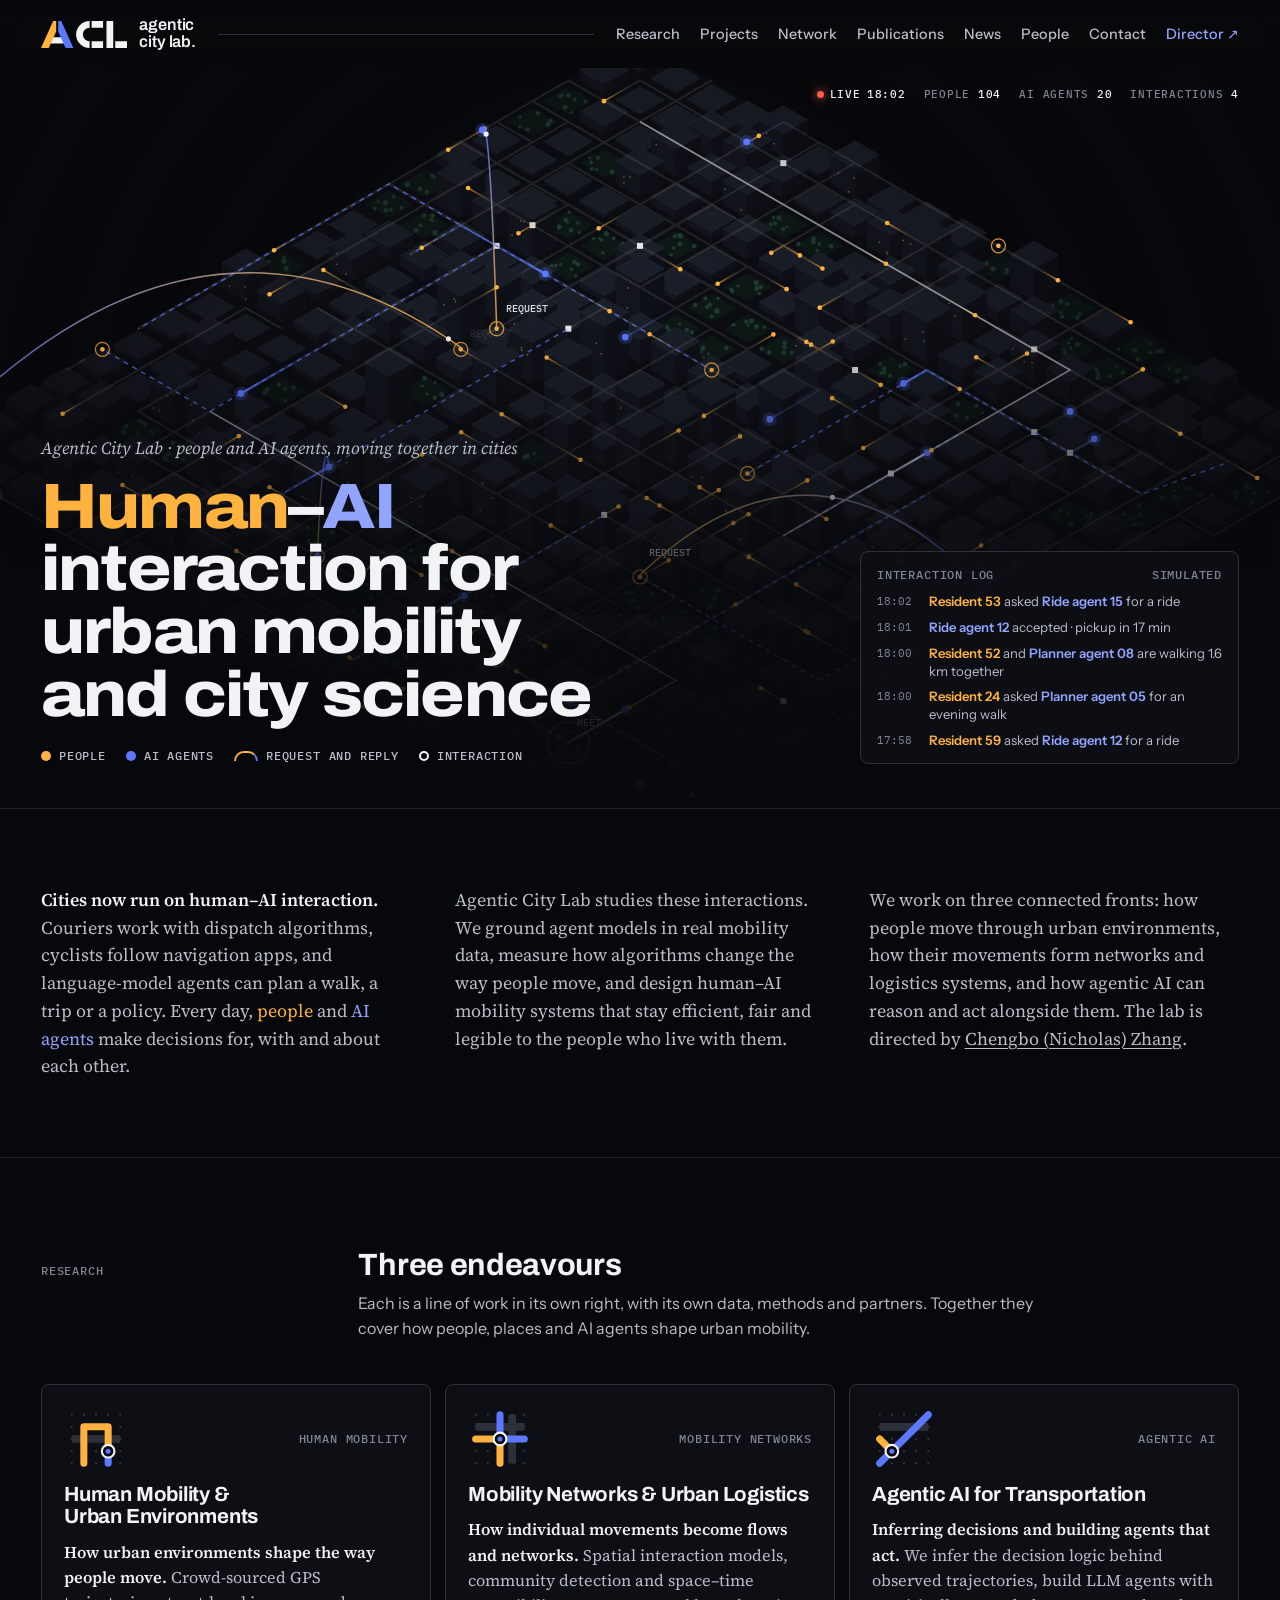
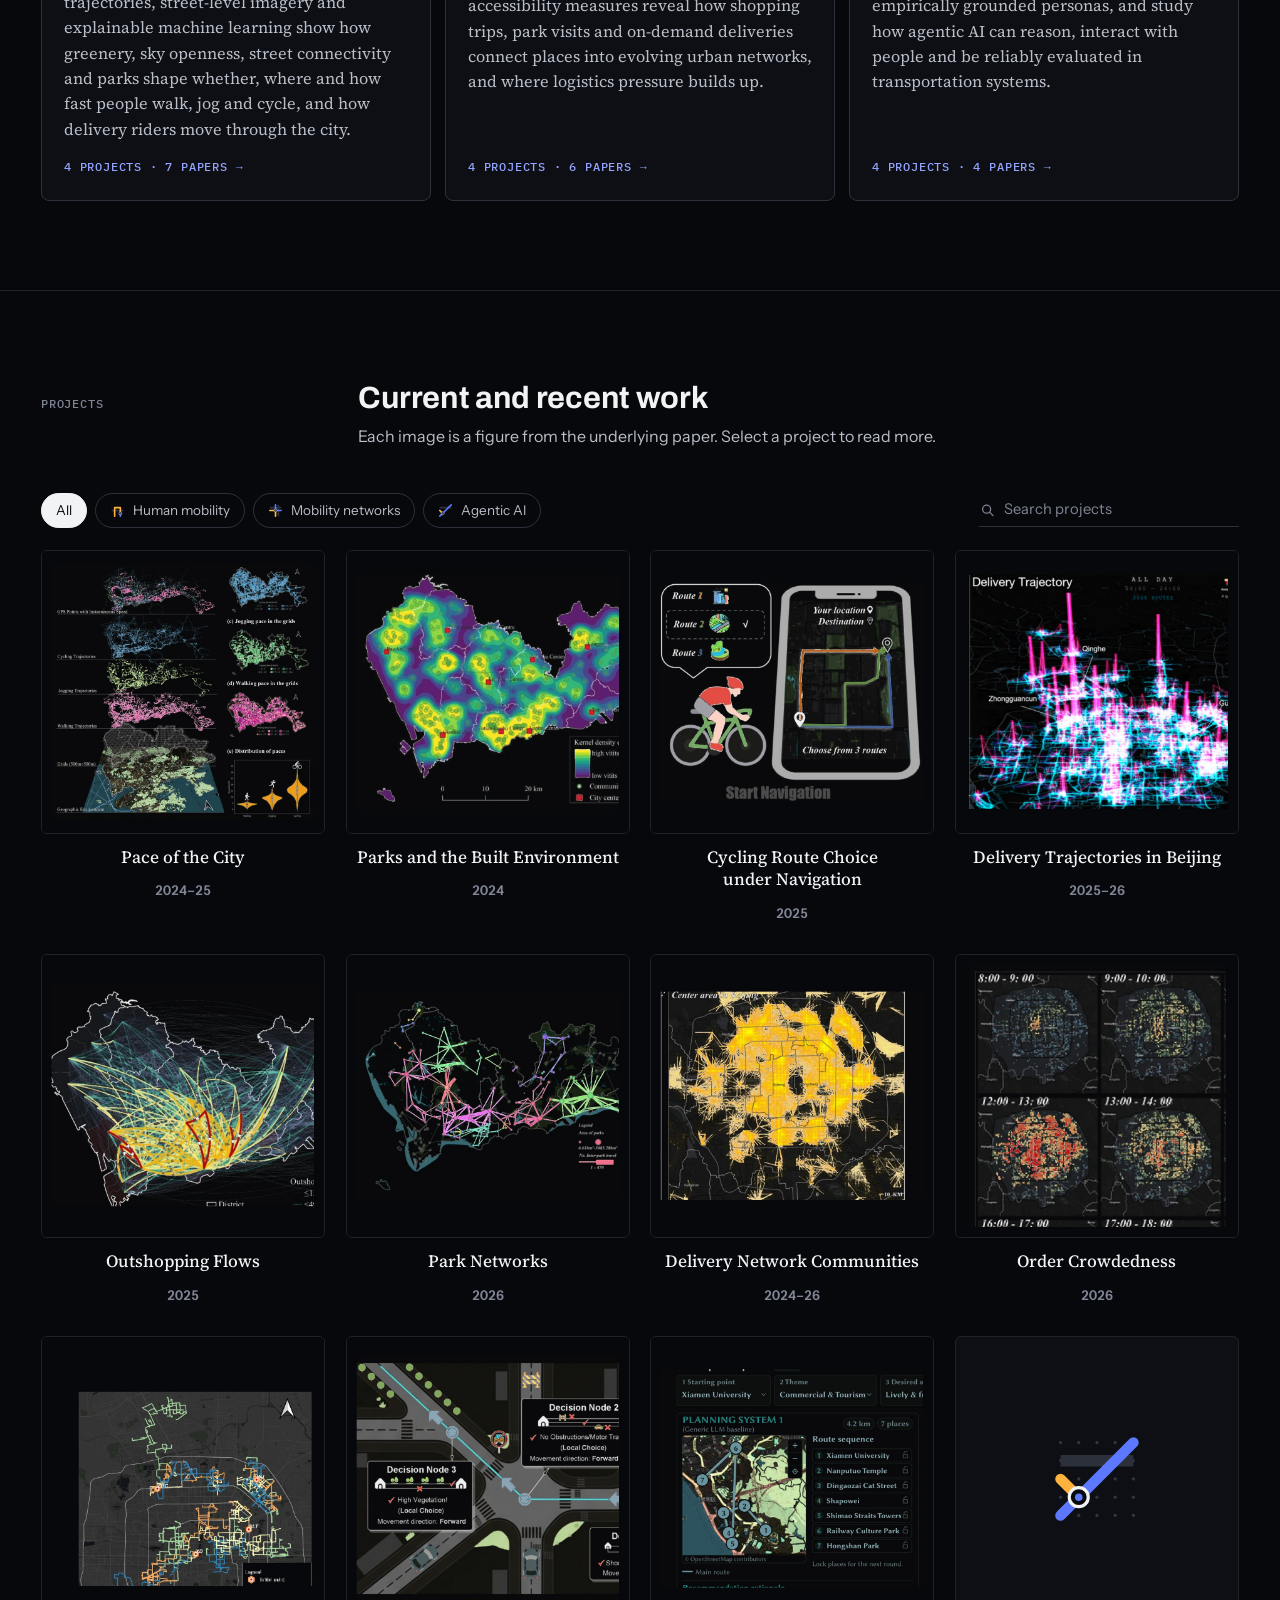
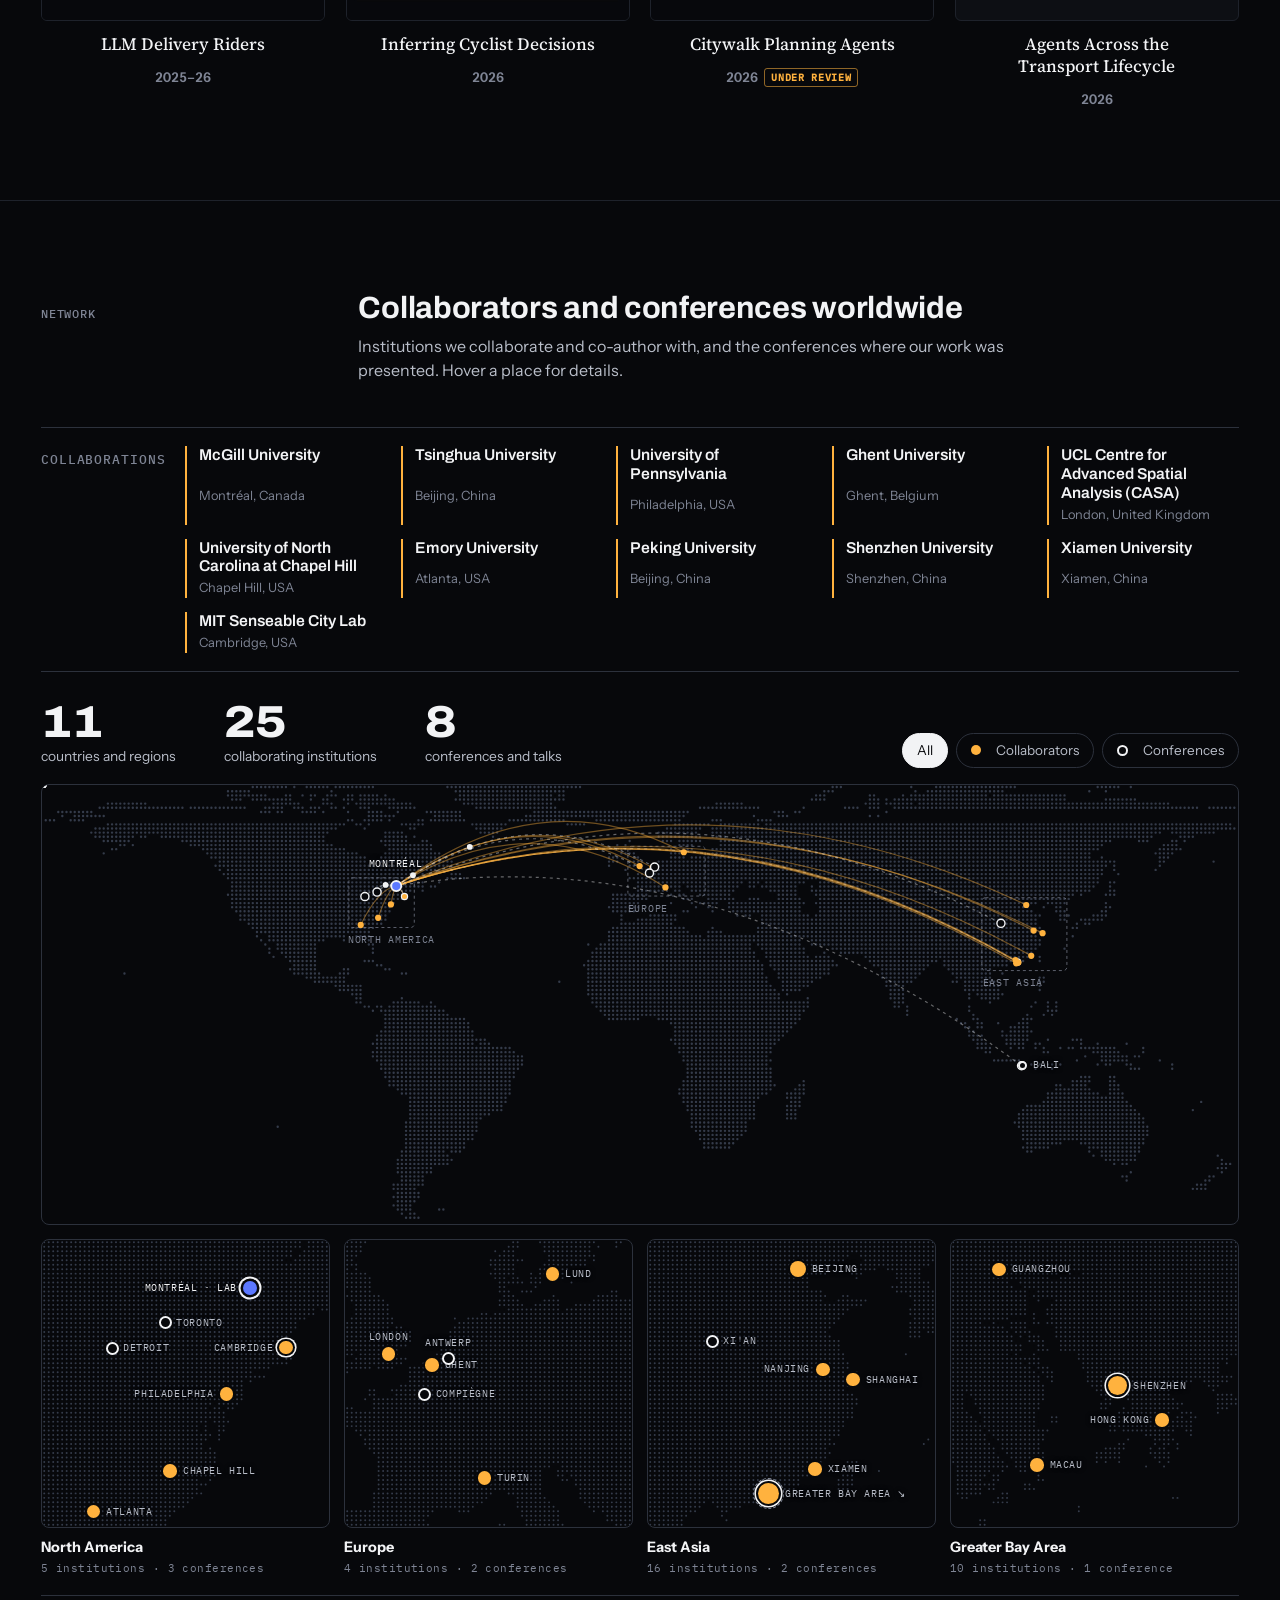
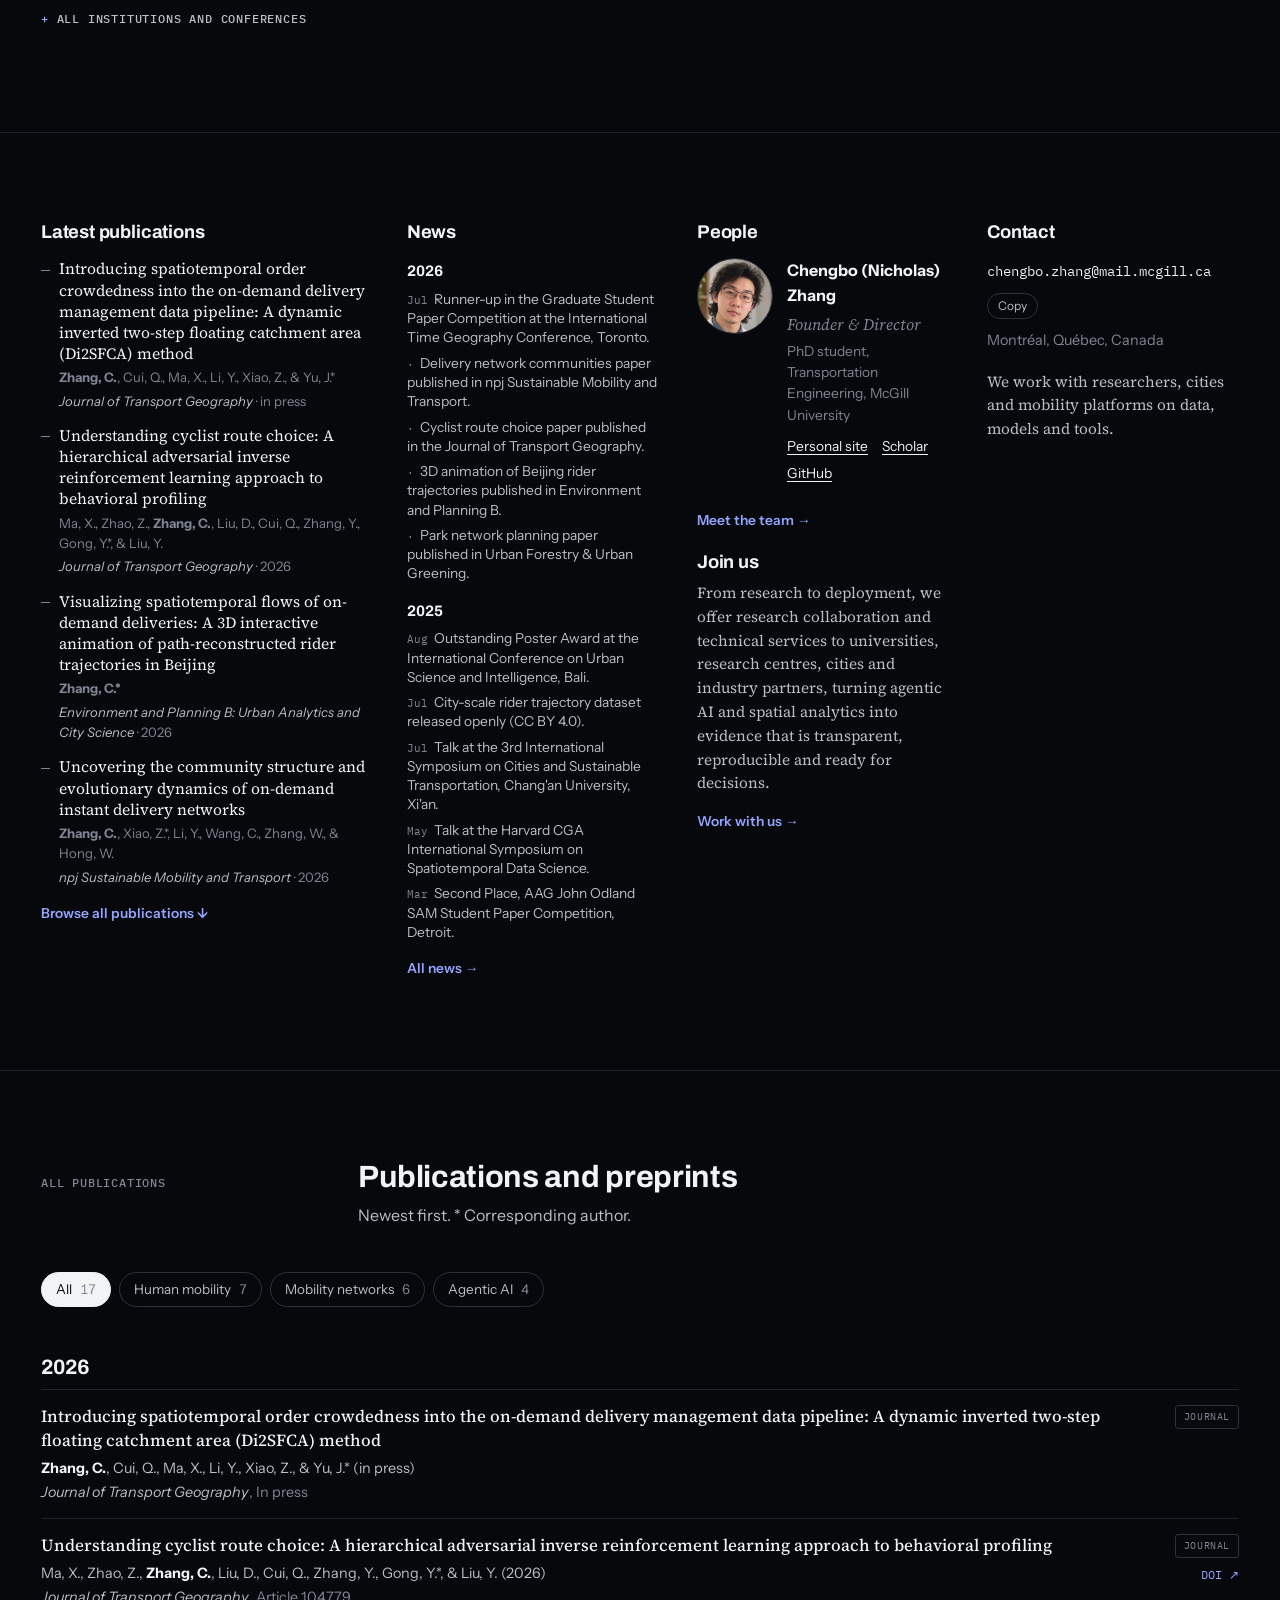
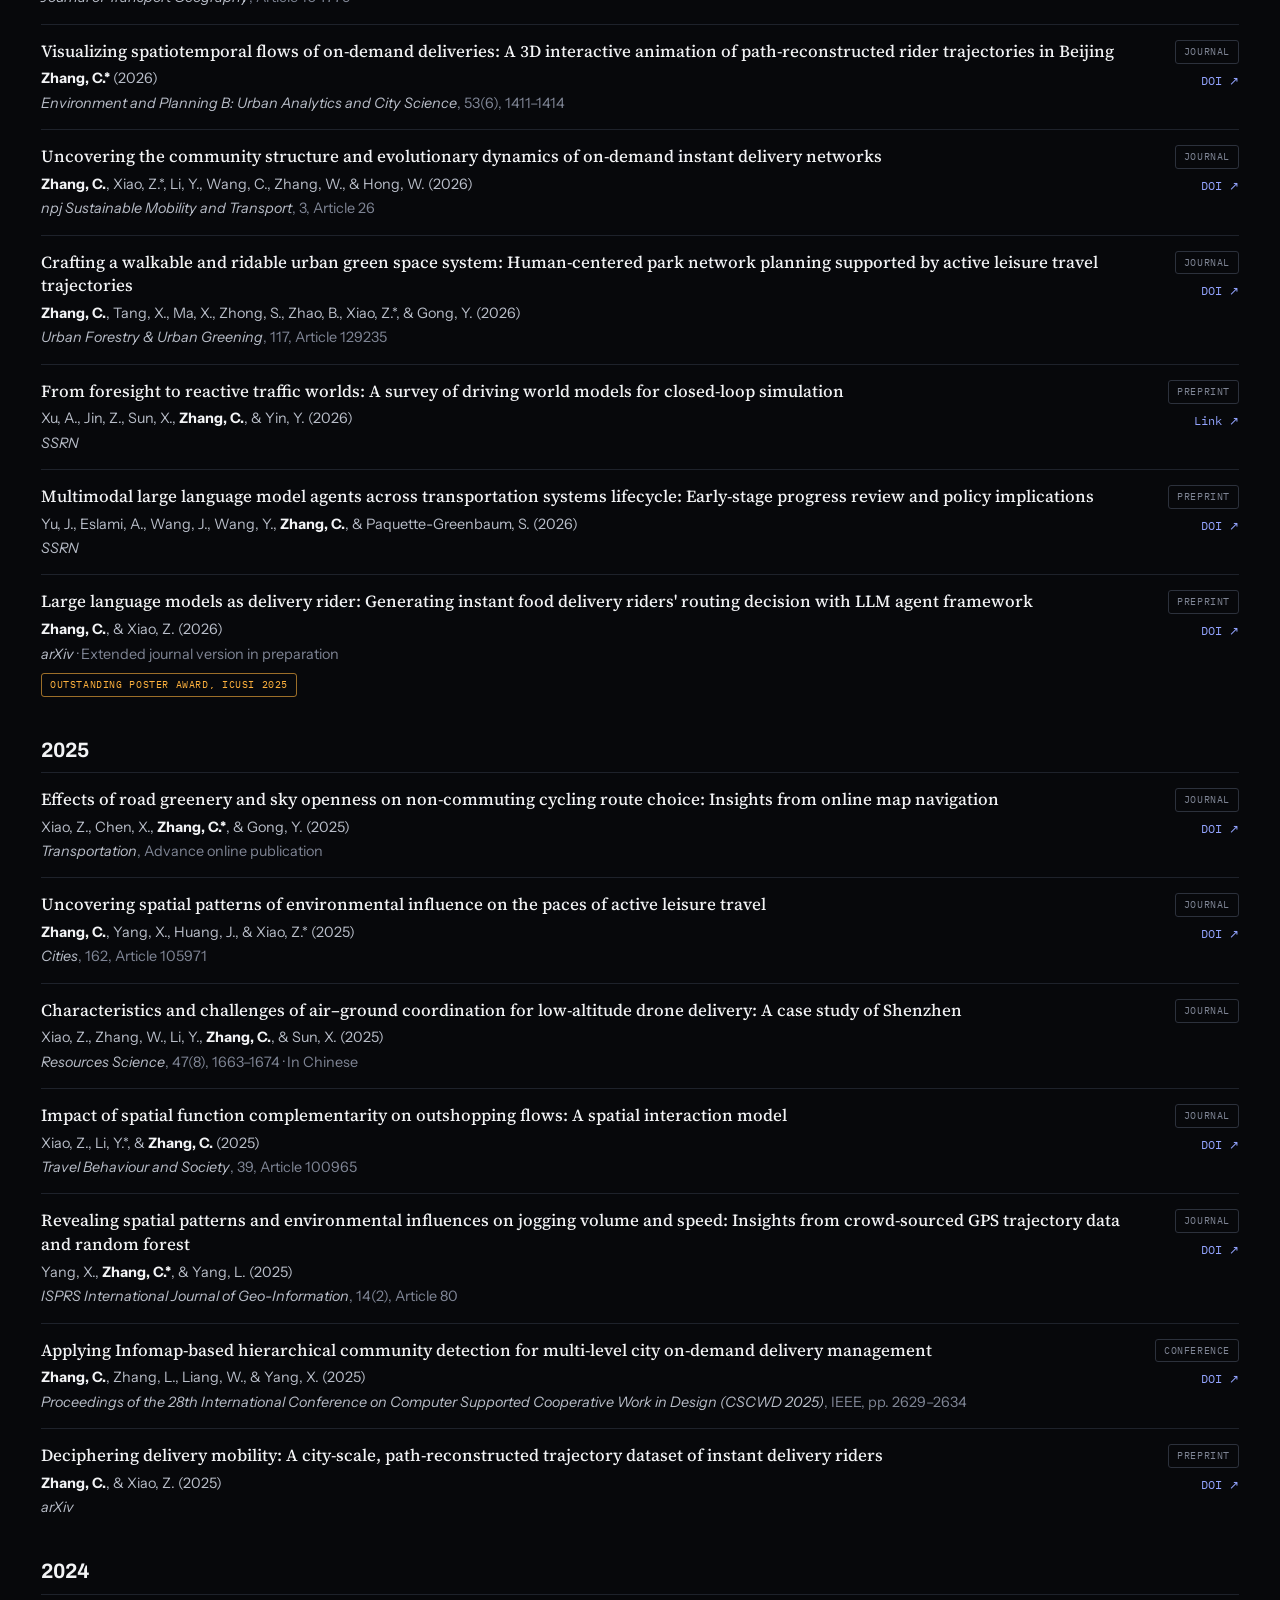
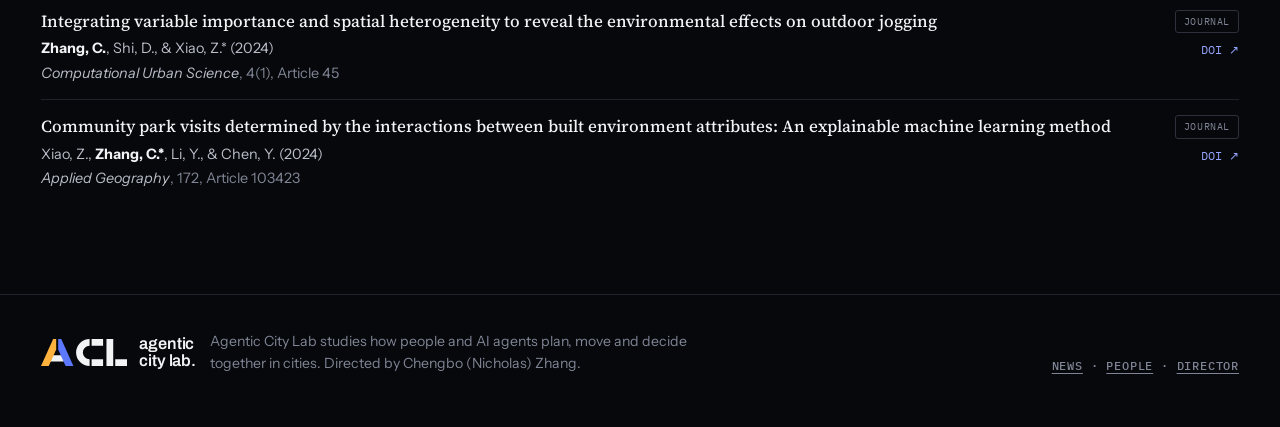
==== commit 305bcb33: "Lab page: news and director card open in place" ====
--- a/index.html
+++ b/index.html
@@ -174,7 +174,7 @@
       <div class="col"><h2>Latest publications</h2><ul class="mini" id="latest"></ul><a class="more" href="#publications">Browse all publications ↓</a></div>
       <div class="col"><h2>News</h2><div class="years" id="news"></div><a class="more" href="news/">All news →</a></div>
       <div class="col"><h2>People</h2>
-        <div class="person"><a class="ph" href="people/#chengbo"><img src="assets/img/portrait-sq.jpg" width="480" height="480" alt="Chengbo (Nicholas) Zhang"></a><b><a href="people/#chengbo" style="text-decoration:none">Chengbo (Nicholas) Zhang</a></b><i>Founder &amp; Director</i><span class="meta" style="font-size:.86rem">PhD student, Transportation Engineering, McGill University</span>
+        <div class="person"><a class="ph" href="people/#chengbo" data-person="chengbo"><img src="assets/img/portrait-sq.jpg" width="480" height="480" alt="Chengbo (Nicholas) Zhang"></a><b><a href="people/#chengbo" data-person="chengbo" style="text-decoration:none">Chengbo (Nicholas) Zhang</a></b><i>Founder &amp; Director</i><span class="meta" style="font-size:.86rem">PhD student, Transportation Engineering, McGill University</span>
           <div class="links"><a href="nicholas/">Personal site</a><a href="https://scholar.google.com/citations?user=c6YsYRwAAAAJ" target="_blank" rel="noopener">Scholar</a><a href="https://github.com/Nicholas0027" target="_blank" rel="noopener">GitHub</a></div></div>
         <a class="more" href="people/" style="margin:0 0 22px">Meet the team →</a>
         <div class="join"><h2 style="margin-bottom:8px">Join us</h2><p id="joinlead"></p><a class="more" href="people/#join">Work with us →</a></div>
@@ -208,12 +208,18 @@
   <div class="proj-in"><div class="proj-fig"></div><div class="proj-body"></div></div>
 </dialog>
 
+<dialog class="proj" id="dlg" aria-labelledby="dlg-title">
+  <button class="xbtn" type="button">Close</button>
+  <div class="proj-in"><div class="proj-fig"></div><div class="proj-body"></div></div>
+</dialog>
+
 <script src="assets/data.js"></script>
 <script>window.ACL_FIG="assets/figures/";window.ACL_IMG="assets/img/"</script>
 <script src="assets/gfx.js"></script>
 <script src="assets/worldmask.js"></script>
 <script src="assets/worldmap.js"></script>
 <script src="assets/sim.js"></script>
+<script src="assets/pages.js"></script>
 <script>
 (function(){
   const D = window.ACL_DATA, E = ACL.esc;
@@ -229,13 +235,19 @@
       <a class="mono num cnt" href="#projects" data-theme="${t.id}">${np} project${np===1?'':'s'} · ${nb} paper${nb===1?'':'s'} →</a></div>`;
   }).join('');
 
-  ACL.projects({ D, grid: document.getElementById('wall'), chips: document.getElementById('chips'), search: document.getElementById('q'), dialog: document.getElementById('proj') });
+  const projects = ACL.projects({ D, grid: document.getElementById('wall'), chips: document.getElementById('chips'), search: document.getElementById('q'), dialog: document.getElementById('proj') });
   document.getElementById('stages').addEventListener('click', e => { const a = e.target.closest('.cnt'); if (!a) return; const c = document.querySelector(`#chips .chip[data-k="${a.dataset.theme}"]`); if (c) c.click(); });
 
   document.getElementById('latest').innerHTML = D.pubs.slice(0, 4).map(p => { const l = ACL.pubLink(p);
     return `<li><span class="t"><a href="${l || '#publications'}"${l ? ' target="_blank" rel="noopener"' : ''}>${E(p.title)}</a></span><span class="s">${ACL.authors(p.authors)}</span><span class="s"><i>${E(p.venue)}</i> · ${p.inpress ? 'in press' : p.year}</span></li>`; }).join('');
   const byYear = {}; D.news.forEach(n => { const y = (n.date.match(/\d{4}/) || ['—'])[0]; (byYear[y] = byYear[y] || []).push(n); });
-  document.getElementById('news').innerHTML = Object.keys(byYear).sort((a, b) => b - a).slice(0, 2).map(y => `<div><span class="y num">${y}</span><ul>${byYear[y].slice(0, 5).map(n => `<li><a href="news/#${n.id}"><span>${E(n.date.replace(/\s?\d{4}/, '') || '·')}</span>${E(n.text)}</a></li>`).join('')}</ul></div>`).join('');
+  document.getElementById('news').innerHTML = Object.keys(byYear).sort((a, b) => b - a).slice(0, 2).map(y => `<div><span class="y num">${y}</span><ul>${byYear[y].slice(0, 5).map(n => `<li><a href="news/#${n.id}" data-news="${n.id}"><span>${E(n.date.replace(/\s?\d{4}/, '') || '·')}</span>${E(n.text)}</a></li>`).join('')}</ul></div>`).join('');
+  /* news titles and the director's card open in place; Close returns to this spot, "Full details" / "People page" go on */
+  const dlg = document.getElementById('dlg');
+  const nd = ACL.newsDialog({ D, dialog: dlg, newsHref: 'news/', onProject: id => projects.open(id) });
+  const pd = ACL.personDialog({ D, dialog: dlg, home: 'nicholas/', peopleHref: 'people/' });
+  ACL.onPlainClick(document.getElementById('news'), 'a[data-news]', a => nd.open(a.dataset.news));
+  ACL.onPlainClick(document.querySelector('#info .person'), 'a[data-person]', a => pd.open(a.dataset.person));
   document.getElementById('joinlead').textContent = D.join.lead.split(/(?<=\.)\s/)[0];
 
   const fEl = document.getElementById('pubchips'), pEl = document.getElementById('pubs');
--- a/assets/base.css
+++ b/assets/base.css
@@ -120,7 +120,9 @@
 .proj-body p.proj-cap{font-size:.84rem;font-family:var(--font-body);color:var(--fg-3);border-top:1px solid var(--line);padding-top:10px}
 .proj-links{display:flex;flex-wrap:wrap;gap:8px}
 .xbtn{position:absolute;top:12px;right:12px;border:1px solid var(--line-2);background:var(--bg-2);color:var(--fg);border-radius:999px;padding:6px 14px;cursor:pointer;font-size:.85rem;z-index:2}
-@media (max-width:760px){.proj-in{grid-template-columns:1fr}.proj-fig{border-right:0;border-bottom:1px solid var(--line)}}
+@media (max-width:760px){.proj-in{grid-template-columns:1fr}.proj-fig{border-right:0;border-bottom:1px solid var(--line)}
+  /* on phones the content scrolls inside the dialog, so Close stays in reach */
+  dialog.proj{overflow:hidden}.proj-in{max-height:calc(100dvh - 48px);overflow:auto;overscroll-behavior:contain}.proj-body{max-height:none;overflow:visible}}
 
 /* Buttons */
 .btn{display:inline-flex;align-items:center;gap:8px;border:1px solid var(--fg-3);border-radius:999px;padding:8px 16px;font-size:.88rem;font-weight:600;text-decoration:none;color:var(--fg);background:transparent;transition:background .15s,color .15s,border-color .15s;cursor:pointer}
@@ -263,7 +265,7 @@
 .ncard,.member{all:unset;box-sizing:border-box;cursor:pointer;display:grid;gap:10px;align-content:start;min-width:0}
 .ncard[hidden]{display:none}
 .nimg{display:block;aspect-ratio:4/3;border:1px solid var(--line-2);border-radius:8px;overflow:hidden;background:var(--bg);transition:border-color .2s}
-.nimg img{width:100%;height:100%;object-fit:cover;display:block;transition:transform .5s}
+.nimg img{width:100%;height:100%;object-fit:cover;object-position:50% 35%;display:block;transition:transform .5s}
 .ncard:hover .nimg,.ncard:focus-visible .nimg{border-color:var(--fg-3)}
 .ncard:hover .nimg img{transform:scale(1.03)}
 .ncard:focus-visible,.member:focus-visible{outline:2px solid var(--agent-2);outline-offset:4px;border-radius:8px}
@@ -284,6 +286,16 @@
 .pc-lb b{font-family:var(--font-mono);font-weight:500;font-size:.72rem;letter-spacing:.08em;text-transform:uppercase;color:var(--fg)}
 .pc-lb span{font-size:.8rem;color:var(--fg-2)}
 .proj-body .nmeta{justify-content:flex-start;gap:16px;padding-right:84px}
+.proj-fig .gmain{display:grid;place-items:center;background:var(--bg);min-height:0}
+.proj-fig .gmain img{width:100%;height:auto;max-height:68vh;object-fit:contain;display:block}
+.proj-fig .gcap{font-size:.82rem;color:var(--fg-3);padding:10px 16px 0}
+.proj-fig .gthumbs{display:flex;gap:8px;padding:10px 16px 16px;flex-wrap:wrap}
+.proj-fig .gthumbs button{all:unset;cursor:pointer;width:64px;height:48px;border-radius:4px;overflow:hidden;border:1px solid var(--line-2);display:grid;place-items:center;background:var(--bg-3);opacity:.6}
+.proj-fig .gthumbs button[aria-pressed="true"]{opacity:1;border-color:var(--human)}
+.proj-fig .gthumbs button:focus-visible{outline:2px solid var(--agent-2)}
+.proj-fig .gthumbs img{width:100%;height:100%;object-fit:cover}
+.proj-fig .gmap{font-family:var(--font-mono);font-size:.62rem;letter-spacing:.08em;text-transform:uppercase;color:var(--fg-2)}
+.proj-fig:has(.gmain){align-content:start}
 .facts{display:grid;grid-template-columns:80px minmax(0,1fr);gap:6px 14px;border-top:1px solid var(--line);padding-top:12px}
 .facts dt{font-family:var(--font-mono);font-size:.66rem;letter-spacing:.08em;text-transform:uppercase;color:var(--fg-3);padding-top:3px}
 .facts dd{margin:0;color:var(--fg-2);font-size:.94rem}
@@ -313,3 +325,7 @@
 .joinx .stu p{color:var(--fg-2);font-family:var(--font-serif)}
 .joinx .acts{display:flex;flex-wrap:wrap;gap:10px;margin-top:16px;align-items:center}
 @media (max-width:860px){.joinx{grid-template-columns:1fr}}
+
+/* the card behind an item opened from a link */
+.ncard .nimg,.member .mph{transition:border-color .4s,box-shadow .4s}
+.ncard.seen .nimg,.member.seen .mph{border-color:var(--human);box-shadow:0 0 0 2px var(--human)}
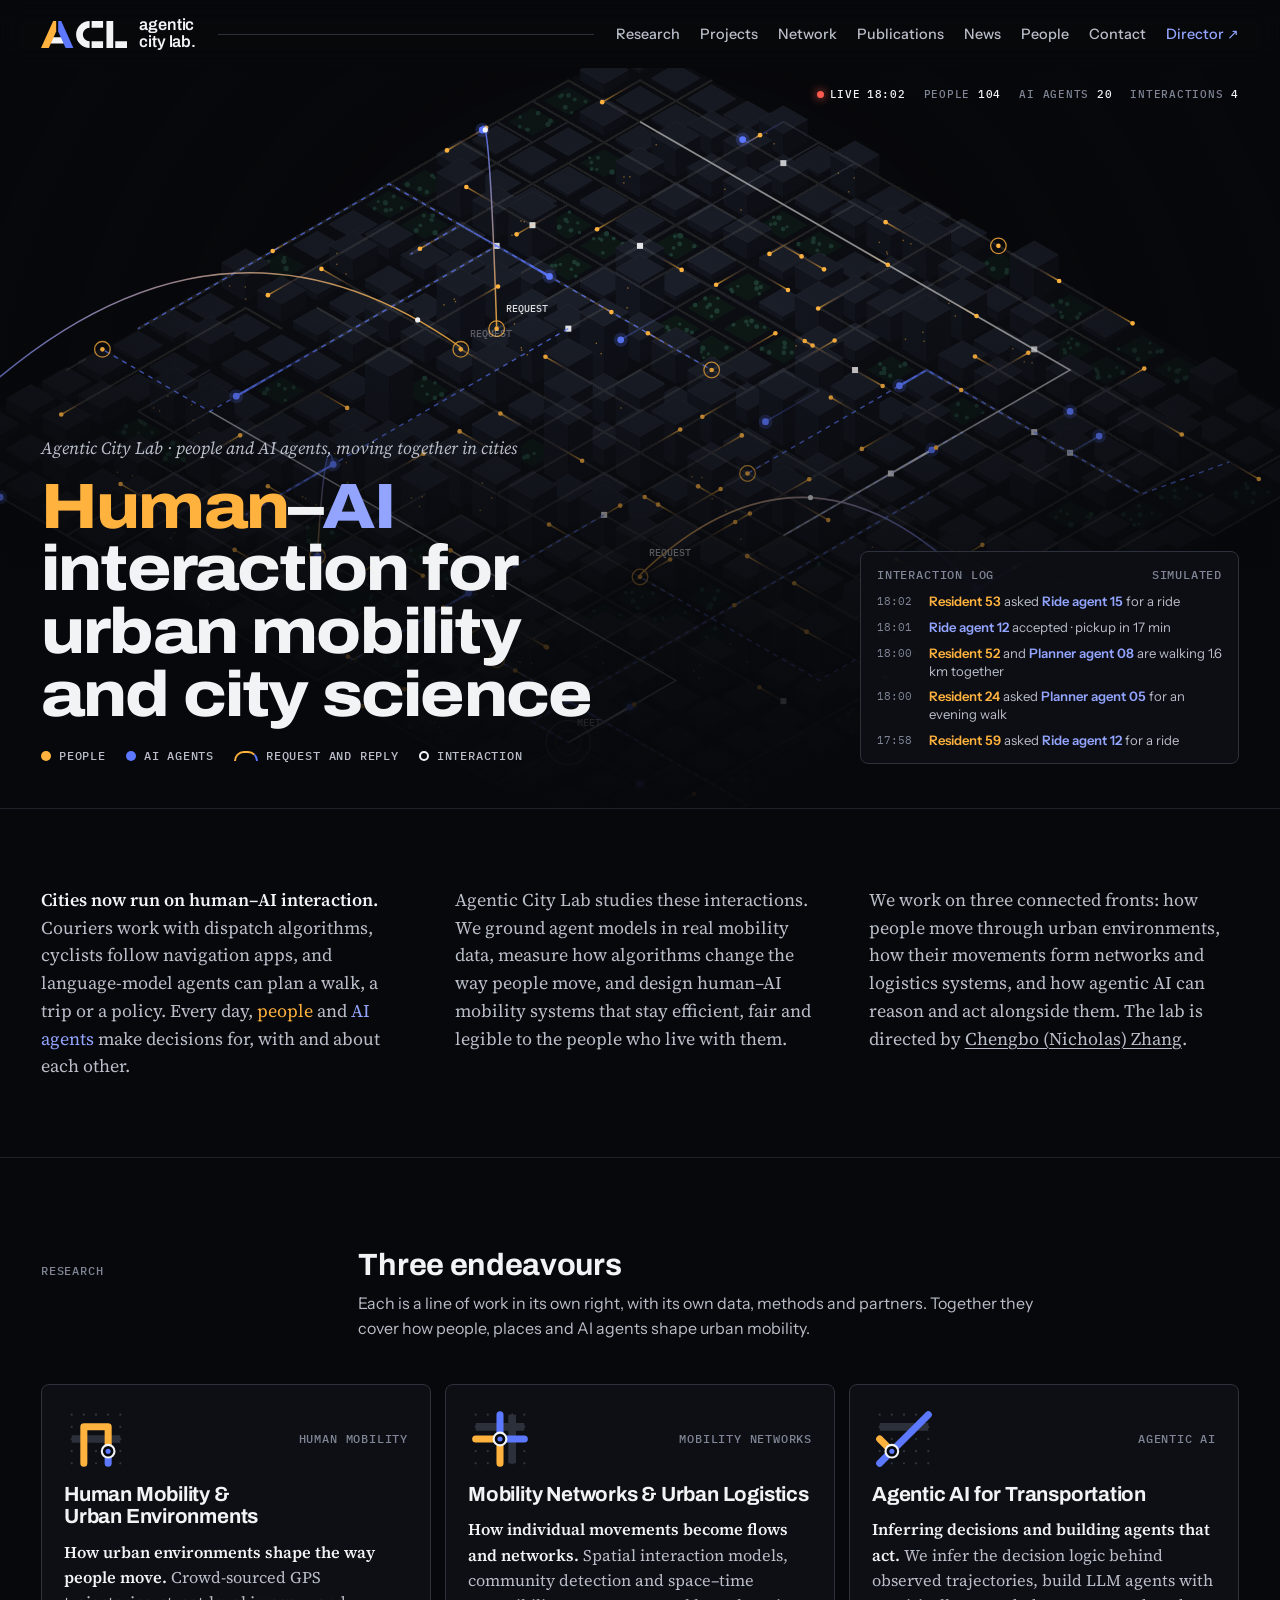
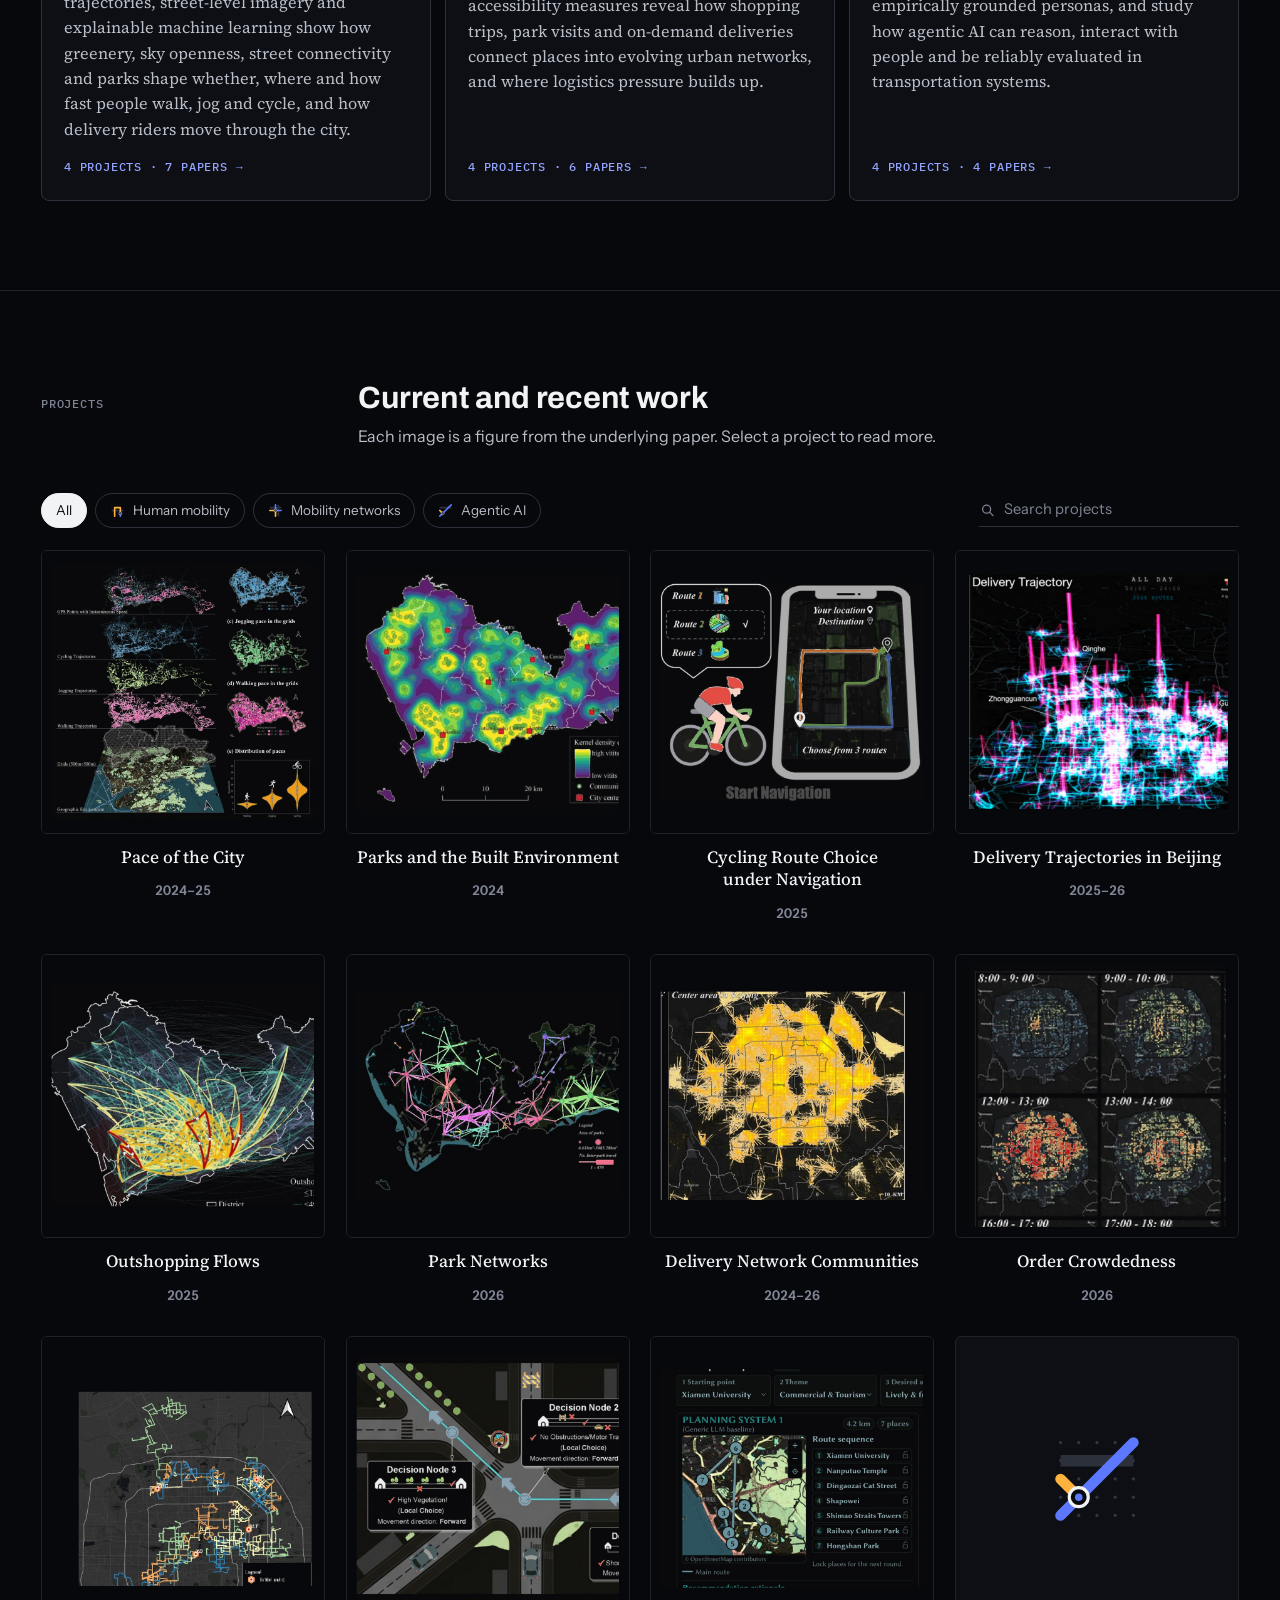
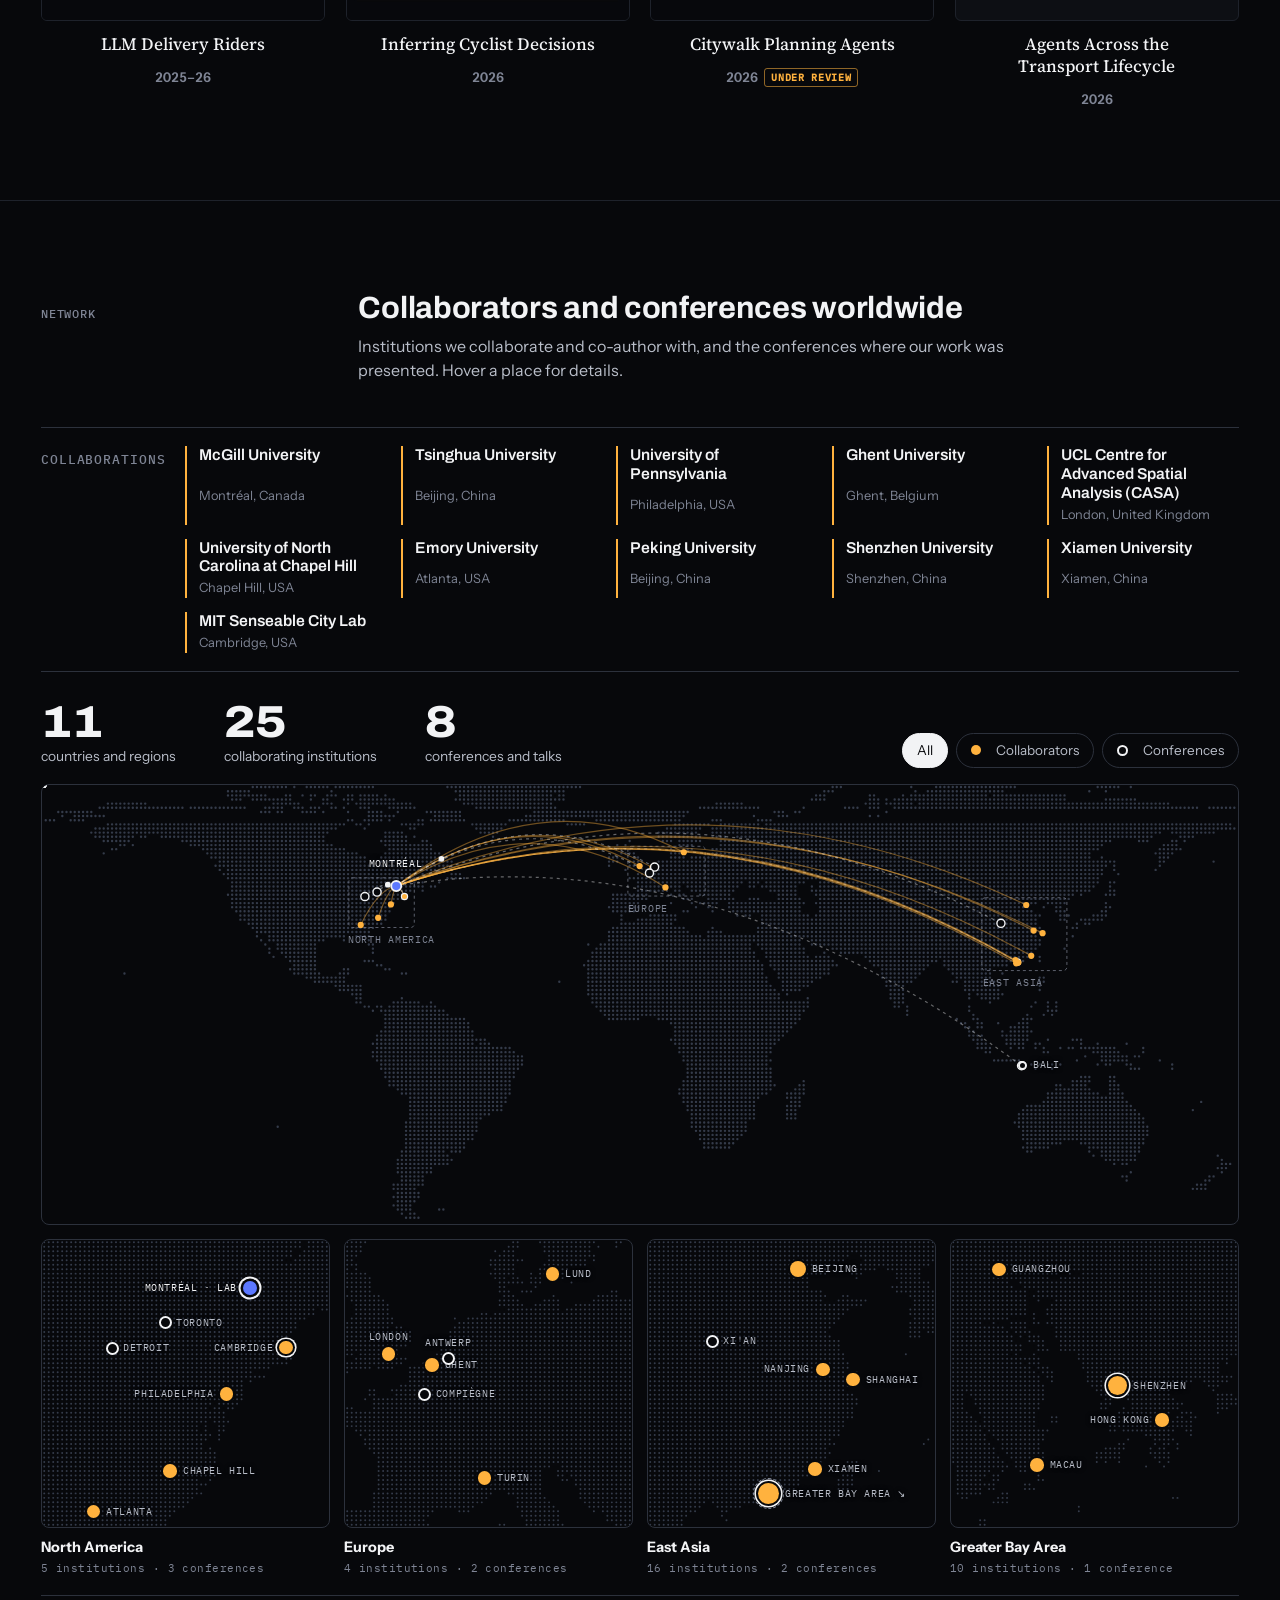
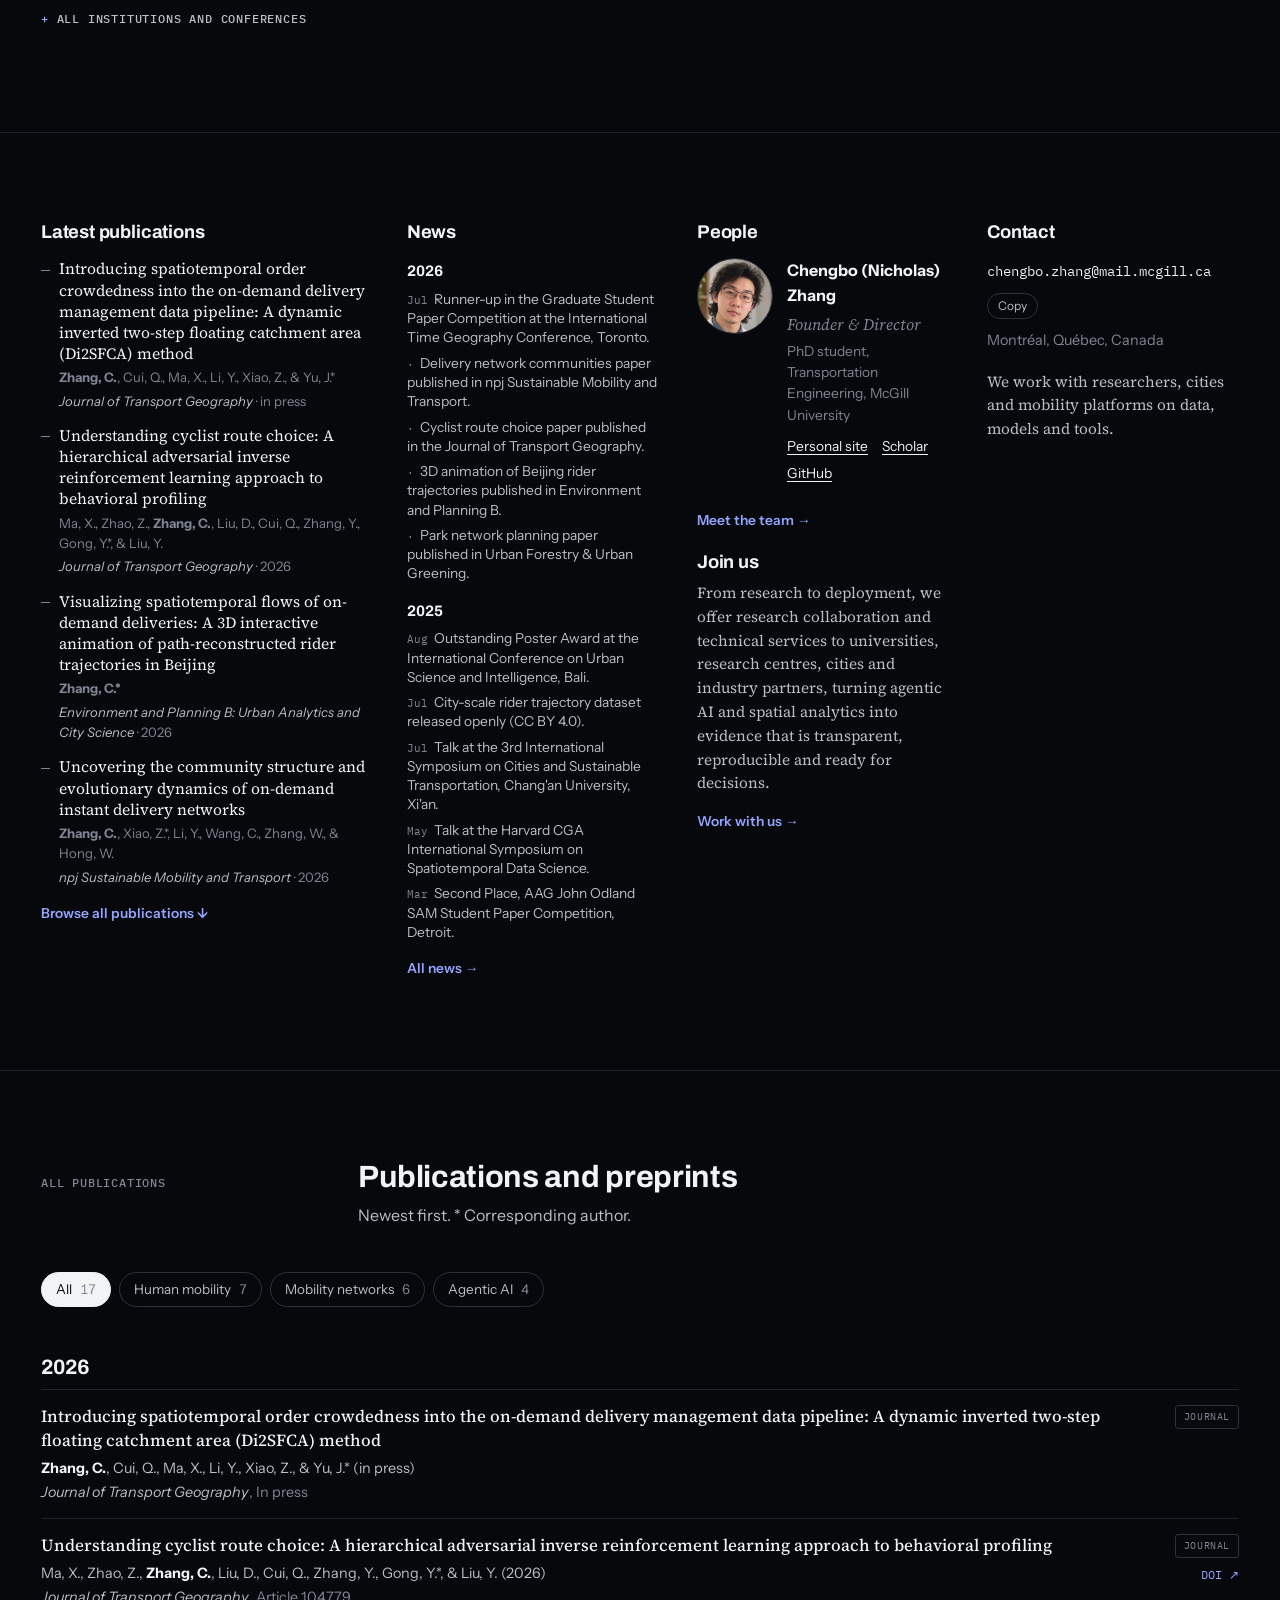
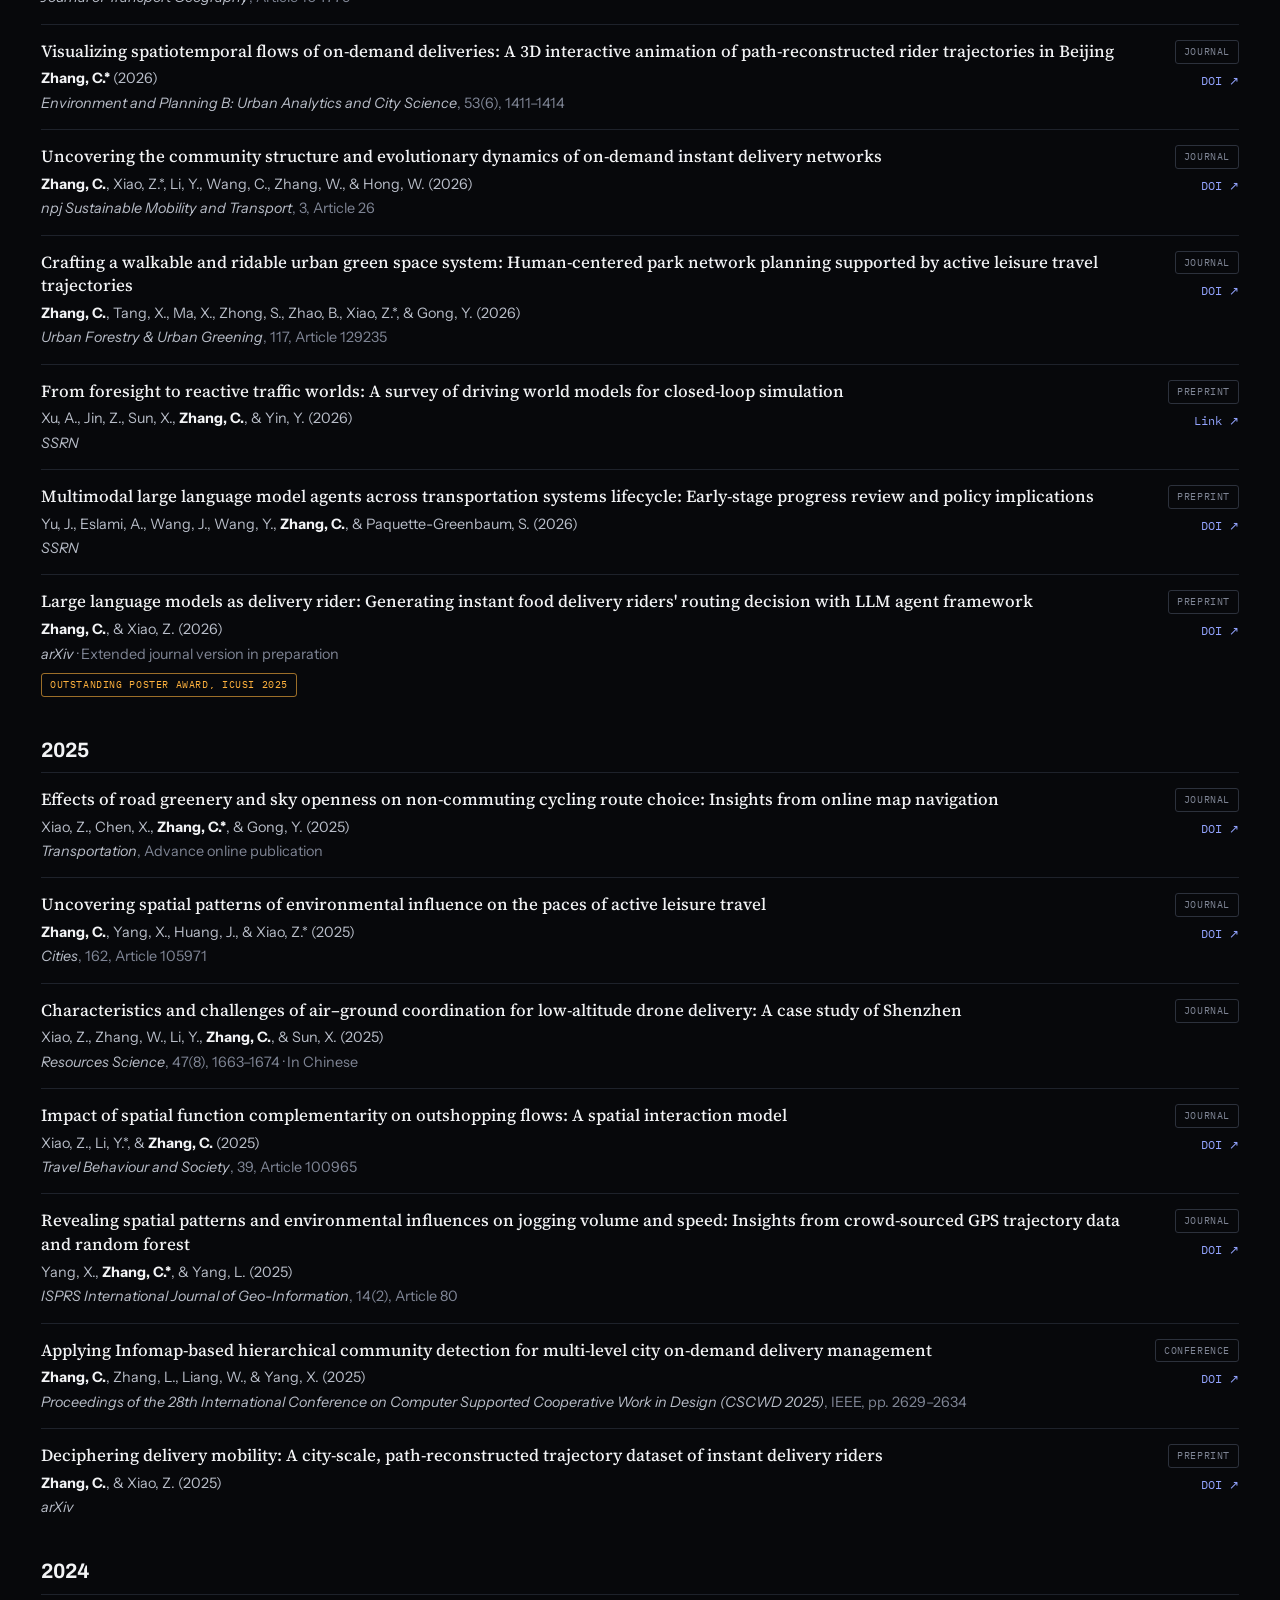
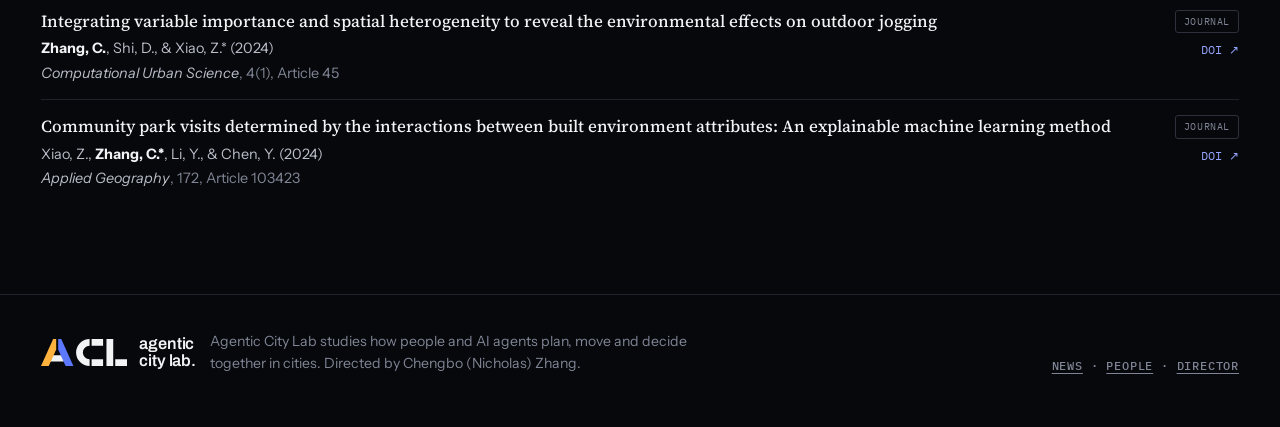
==== commit 2a814c09: "Lab page: news and director card are buttons that open in place; versioned scripts" ====
--- a/index.html
+++ b/index.html
@@ -11,7 +11,7 @@
 <title>Agentic City Lab</title>
 <meta name="description" content="Agentic City Lab studies human–AI interaction for urban mobility and city science: how people and AI agents plan, move and decide together in cities.">
 <link rel="stylesheet" href="assets/fonts/fonts.css">
-<link rel="stylesheet" href="assets/base.css">
+<link rel="stylesheet" href="assets/base.css?v=30463879">
 <style>
 
 
@@ -87,10 +87,14 @@
 .years ul{display:grid;gap:6px;margin-top:6px}
 .years li{font-size:.86rem;color:var(--fg-2);line-height:1.4}
 .years li span{font-family:var(--font-mono);font-size:.68rem;color:var(--fg-3);margin-right:6px}
-.years li a{text-decoration:none;color:inherit}
-.years li a:hover{color:var(--fg)}
+.years li .nlink{all:unset;cursor:pointer;color:inherit}
+.years li .nlink:hover{color:var(--fg)}
+.nlink:focus-visible,.person button:focus-visible{outline:2px solid var(--agent-2);outline-offset:3px;border-radius:3px}
 .person{display:grid;grid-template-columns:76px minmax(0,1fr);gap:4px 14px;margin-bottom:22px;align-items:start}
 .person .ph{grid-row:span 4;width:76px;height:76px;border-radius:50%;overflow:hidden;border:1px solid var(--line-2);position:relative;background:var(--bg-3)}
+.person button.ph{padding:0;cursor:pointer;display:block}
+.person .pname{all:unset;cursor:pointer}
+.person .pname:hover{color:var(--agent-2)}
 .person .ph img{display:block;width:100%;height:100%;object-fit:cover}
 .person > :not(.ph){grid-column:2}
 .person b{font-size:1rem}
@@ -174,7 +178,7 @@
       <div class="col"><h2>Latest publications</h2><ul class="mini" id="latest"></ul><a class="more" href="#publications">Browse all publications ↓</a></div>
       <div class="col"><h2>News</h2><div class="years" id="news"></div><a class="more" href="news/">All news →</a></div>
       <div class="col"><h2>People</h2>
-        <div class="person"><a class="ph" href="people/#chengbo" data-person="chengbo"><img src="assets/img/portrait-sq.jpg" width="480" height="480" alt="Chengbo (Nicholas) Zhang"></a><b><a href="people/#chengbo" data-person="chengbo" style="text-decoration:none">Chengbo (Nicholas) Zhang</a></b><i>Founder &amp; Director</i><span class="meta" style="font-size:.86rem">PhD student, Transportation Engineering, McGill University</span>
+        <div class="person"><button type="button" class="ph" data-person="chengbo" aria-label="Profile of Chengbo (Nicholas) Zhang"><img src="assets/img/portrait-sq.jpg" width="480" height="480" alt=""></button><b><button type="button" class="pname" data-person="chengbo">Chengbo (Nicholas) Zhang</button></b><i>Founder &amp; Director</i><span class="meta" style="font-size:.86rem">PhD student, Transportation Engineering, McGill University</span>
           <div class="links"><a href="nicholas/">Personal site</a><a href="https://scholar.google.com/citations?user=c6YsYRwAAAAJ" target="_blank" rel="noopener">Scholar</a><a href="https://github.com/Nicholas0027" target="_blank" rel="noopener">GitHub</a></div></div>
         <a class="more" href="people/" style="margin:0 0 22px">Meet the team →</a>
         <div class="join"><h2 style="margin-bottom:8px">Join us</h2><p id="joinlead"></p><a class="more" href="people/#join">Work with us →</a></div>
@@ -213,13 +217,13 @@
   <div class="proj-in"><div class="proj-fig"></div><div class="proj-body"></div></div>
 </dialog>
 
-<script src="assets/data.js"></script>
+<script src="assets/data.js?v=a7a18782"></script>
 <script>window.ACL_FIG="assets/figures/";window.ACL_IMG="assets/img/"</script>
-<script src="assets/gfx.js"></script>
-<script src="assets/worldmask.js"></script>
-<script src="assets/worldmap.js"></script>
-<script src="assets/sim.js"></script>
-<script src="assets/pages.js"></script>
+<script src="assets/gfx.js?v=305619e8"></script>
+<script src="assets/worldmask.js?v=82e4a83c"></script>
+<script src="assets/worldmap.js?v=31fc9139"></script>
+<script src="assets/sim.js?v=94656a0e"></script>
+<script src="assets/pages.js?v=6545f0e3"></script>
 <script>
 (function(){
   const D = window.ACL_DATA, E = ACL.esc;
@@ -241,14 +245,14 @@
   document.getElementById('latest').innerHTML = D.pubs.slice(0, 4).map(p => { const l = ACL.pubLink(p);
     return `<li><span class="t"><a href="${l || '#publications'}"${l ? ' target="_blank" rel="noopener"' : ''}>${E(p.title)}</a></span><span class="s">${ACL.authors(p.authors)}</span><span class="s"><i>${E(p.venue)}</i> · ${p.inpress ? 'in press' : p.year}</span></li>`; }).join('');
   const byYear = {}; D.news.forEach(n => { const y = (n.date.match(/\d{4}/) || ['—'])[0]; (byYear[y] = byYear[y] || []).push(n); });
-  document.getElementById('news').innerHTML = Object.keys(byYear).sort((a, b) => b - a).slice(0, 2).map(y => `<div><span class="y num">${y}</span><ul>${byYear[y].slice(0, 5).map(n => `<li><a href="news/#${n.id}" data-news="${n.id}"><span>${E(n.date.replace(/\s?\d{4}/, '') || '·')}</span>${E(n.text)}</a></li>`).join('')}</ul></div>`).join('');
+  document.getElementById('news').innerHTML = Object.keys(byYear).sort((a, b) => b - a).slice(0, 2).map(y => `<div><span class="y num">${y}</span><ul>${byYear[y].slice(0, 5).map(n => `<li><button type="button" class="nlink" data-news="${n.id}"><span>${E(n.date.replace(/\s?\d{4}/, '') || '·')}</span>${E(n.text)}</button></li>`).join('')}</ul></div>`).join('');
   /* news titles and the director's card open in place; Close returns to this spot, "Full details" / "People page" go on */
   const dlg = document.getElementById('dlg');
   const nd = ACL.newsDialog({ D, dialog: dlg, newsHref: 'news/', onProject: id => projects.open(id) });
   const pd = ACL.personDialog({ D, dialog: dlg, home: 'nicholas/', peopleHref: 'people/' });
-  ACL.onPlainClick(document.getElementById('news'), 'a[data-news]', a => nd.open(a.dataset.news));
-  ACL.onPlainClick(document.querySelector('#info .person'), 'a[data-person]', a => pd.open(a.dataset.person));
-  document.getElementById('joinlead').textContent = D.join.lead.split(/(?<=\.)\s/)[0];
+  document.getElementById('news').addEventListener('click', e => { const b = e.target.closest('[data-news]'); if (b) nd.open(b.dataset.news); });
+  document.querySelector('#info .person').addEventListener('click', e => { const b = e.target.closest('[data-person]'); if (b) pd.open(b.dataset.person); });
+  document.getElementById('joinlead').textContent = D.join.lead.split('. ')[0] + '.';
 
   const fEl = document.getElementById('pubchips'), pEl = document.getElementById('pubs');
   fEl.innerHTML = `<button type="button" class="chip" data-k="all" aria-pressed="true">All <span class="num meta">${D.pubs.length}</span></button>` +
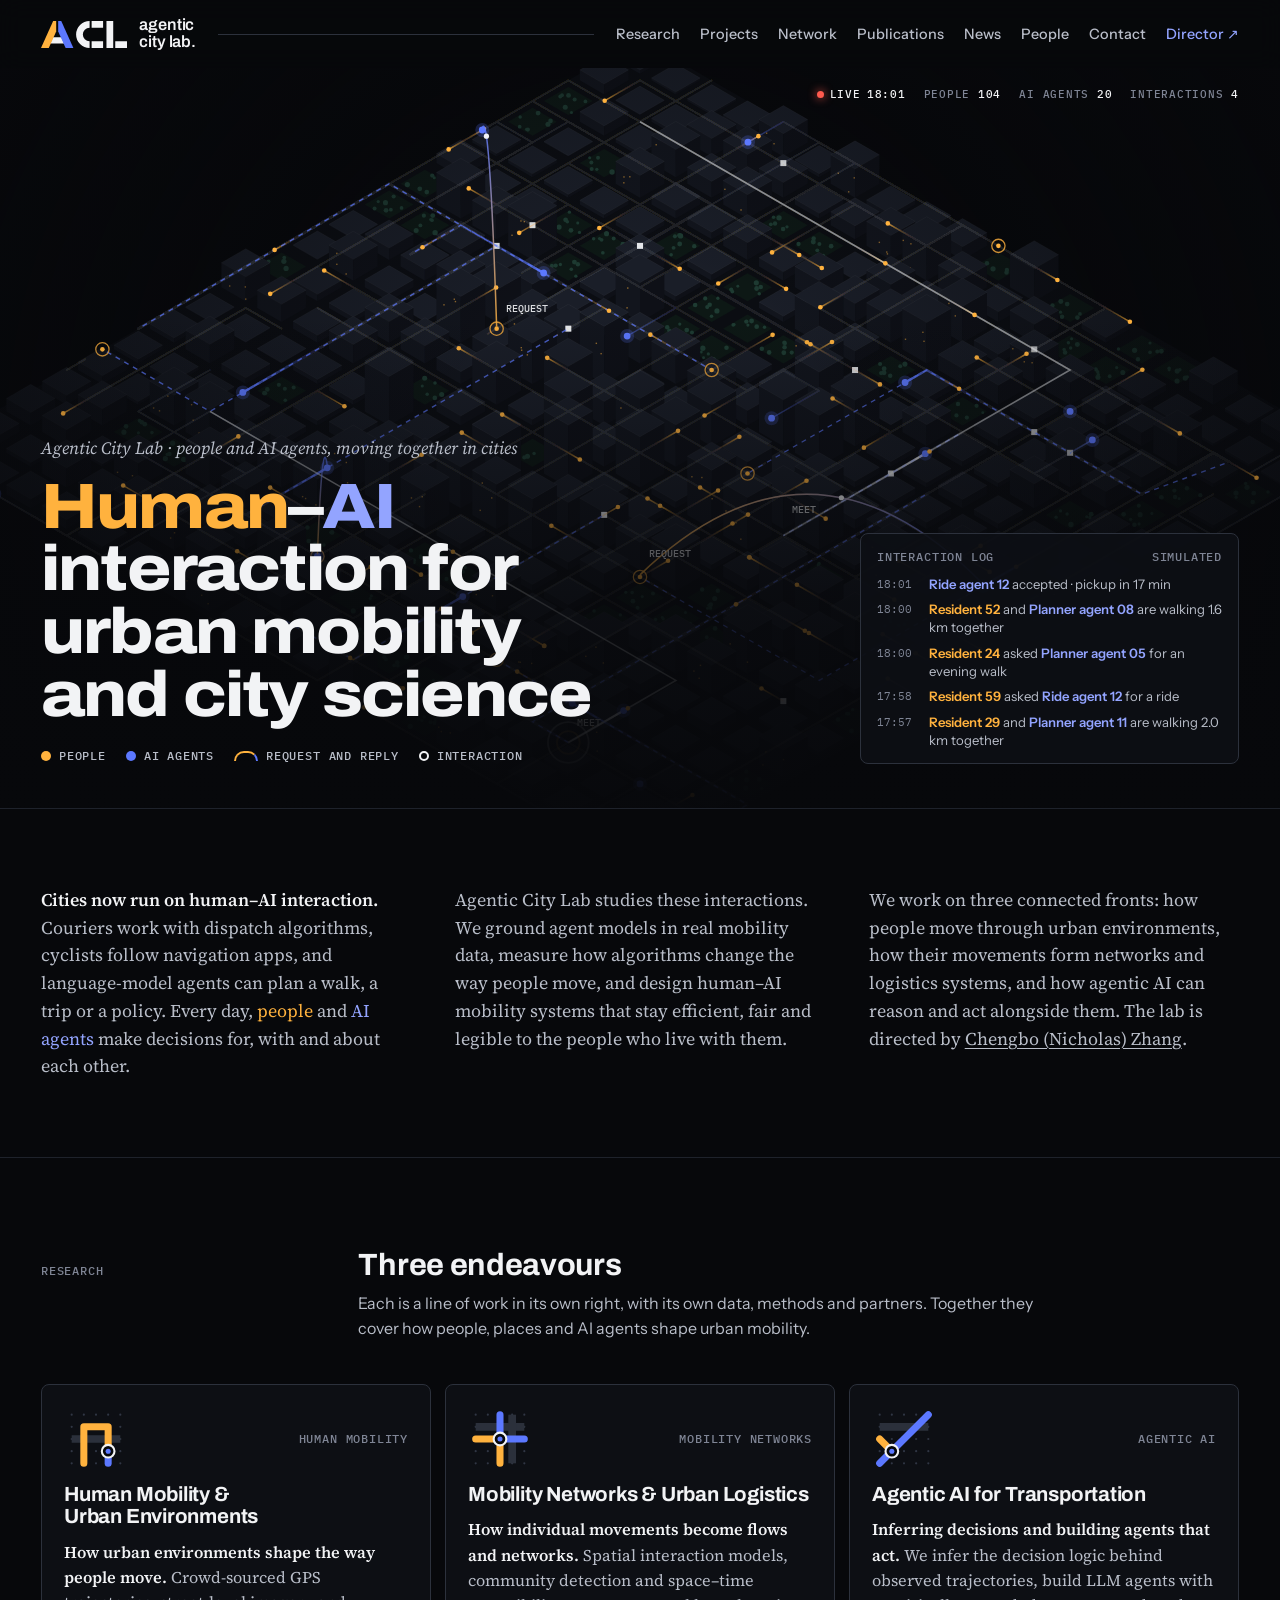
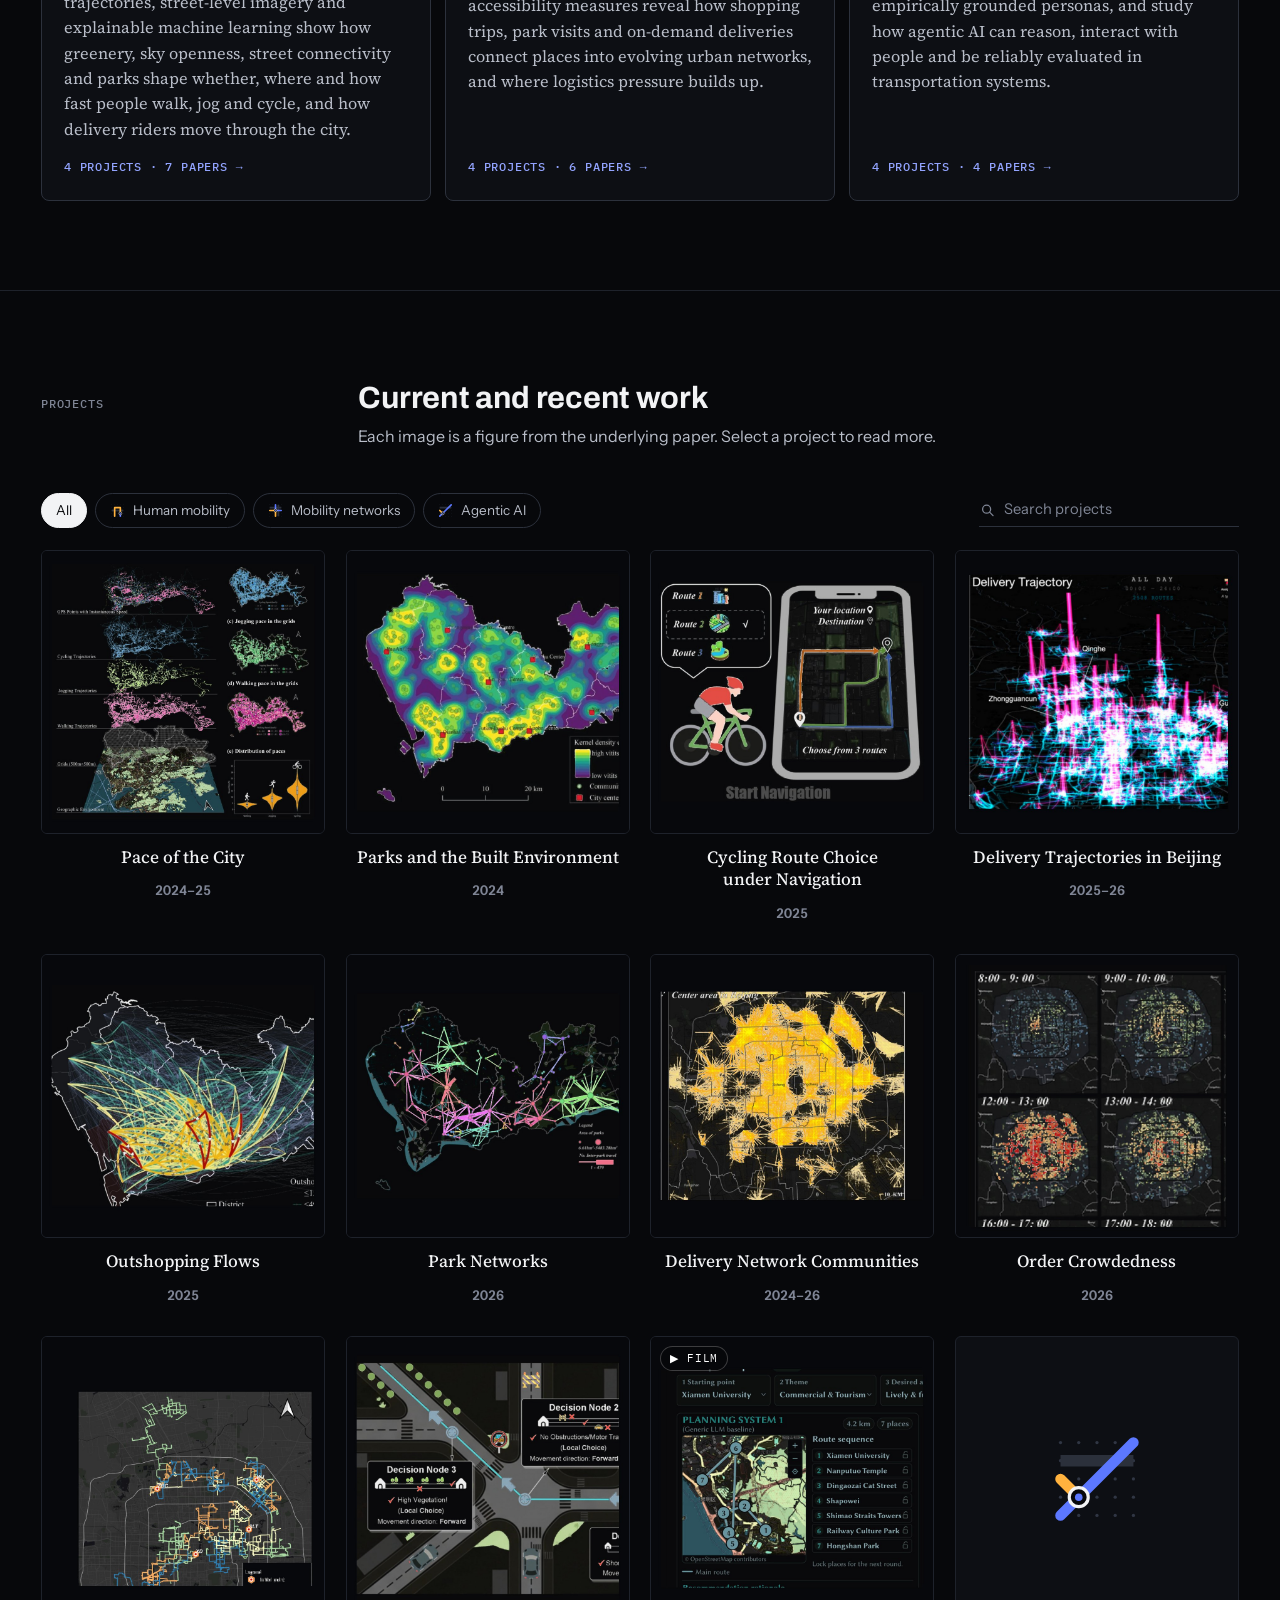
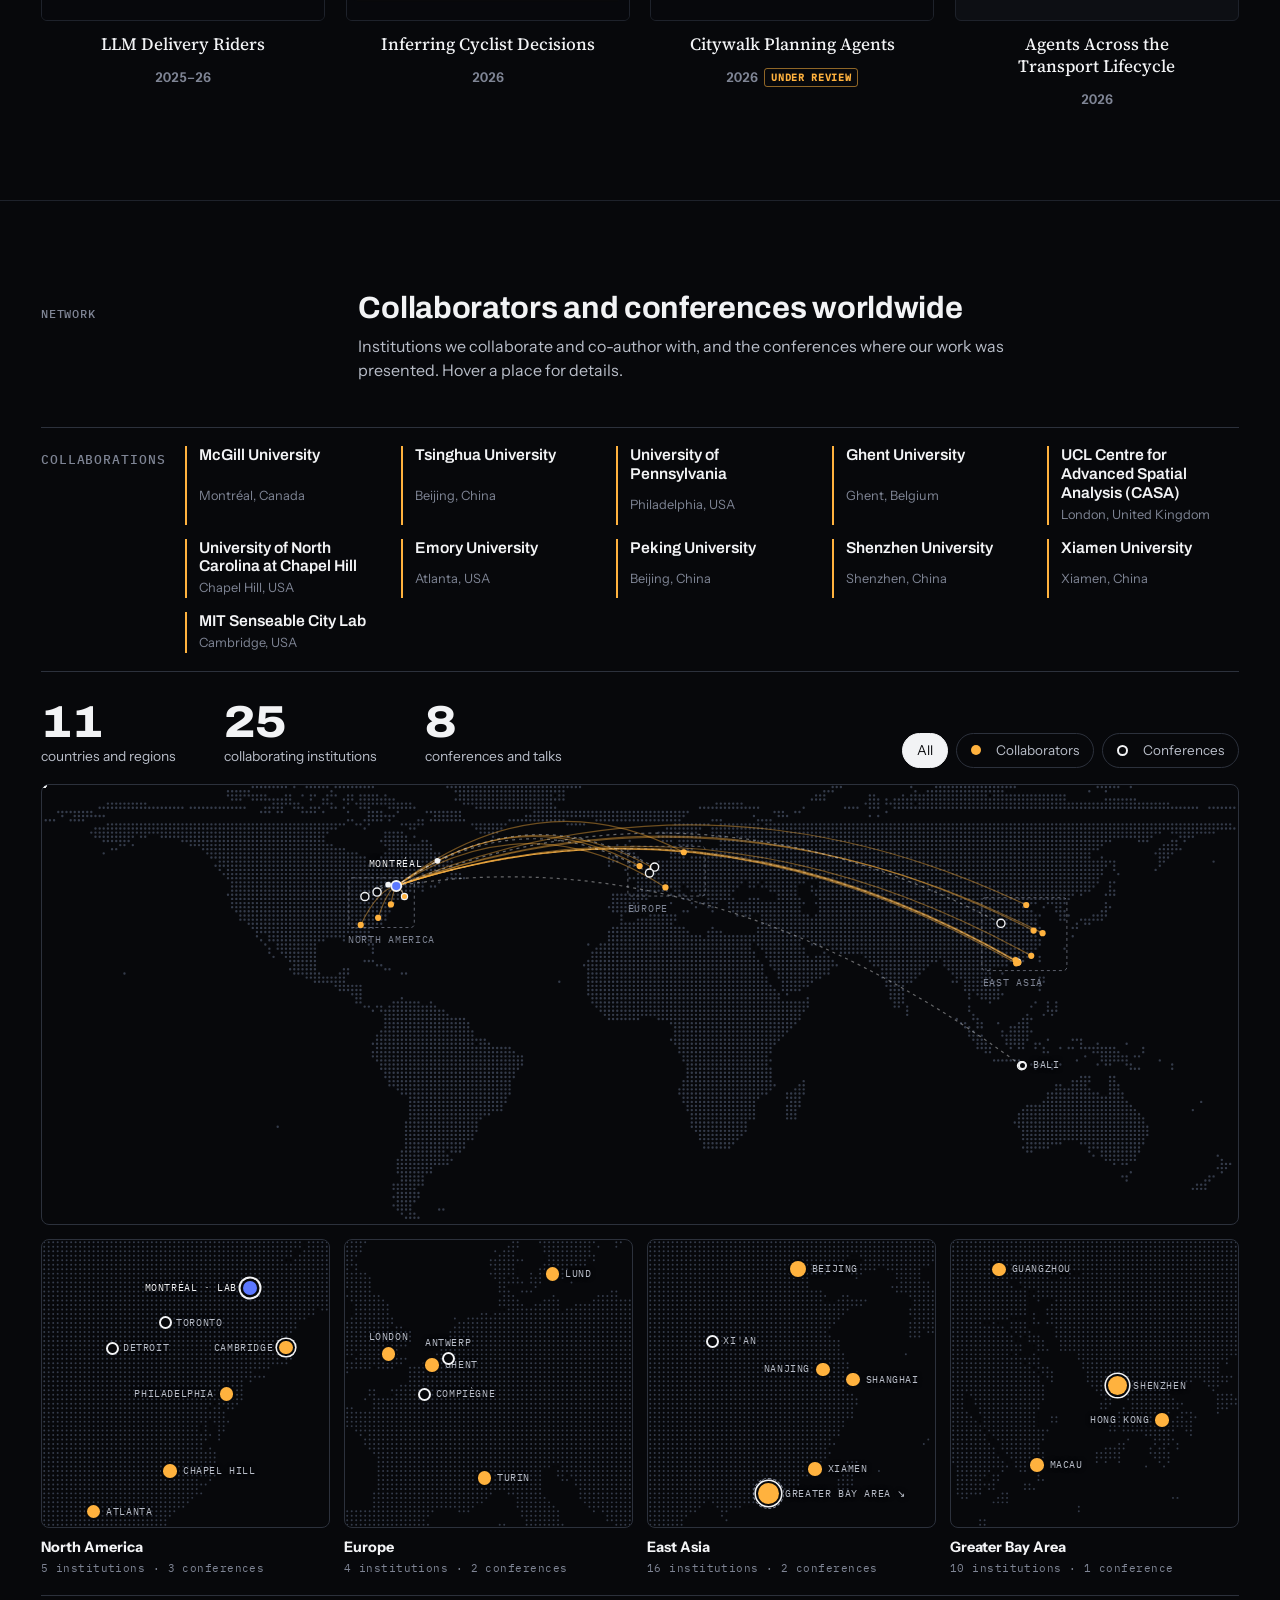
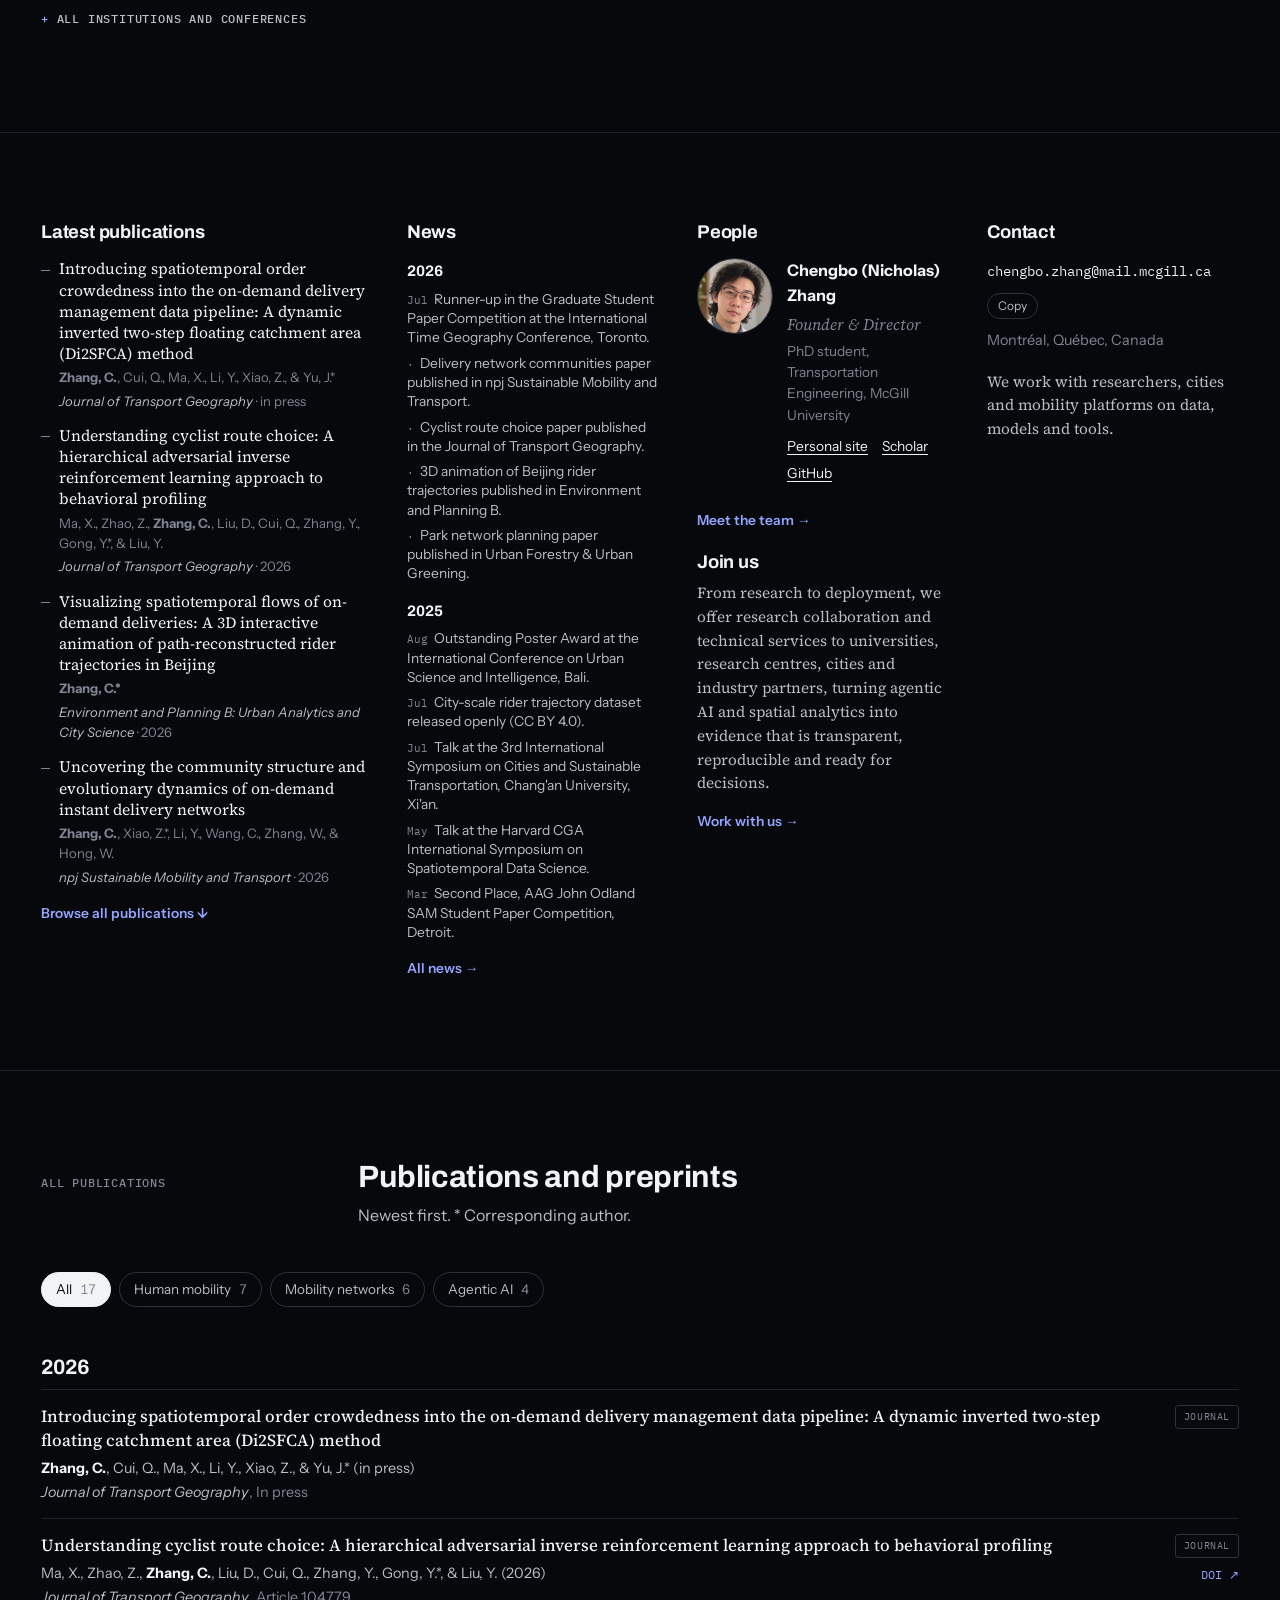
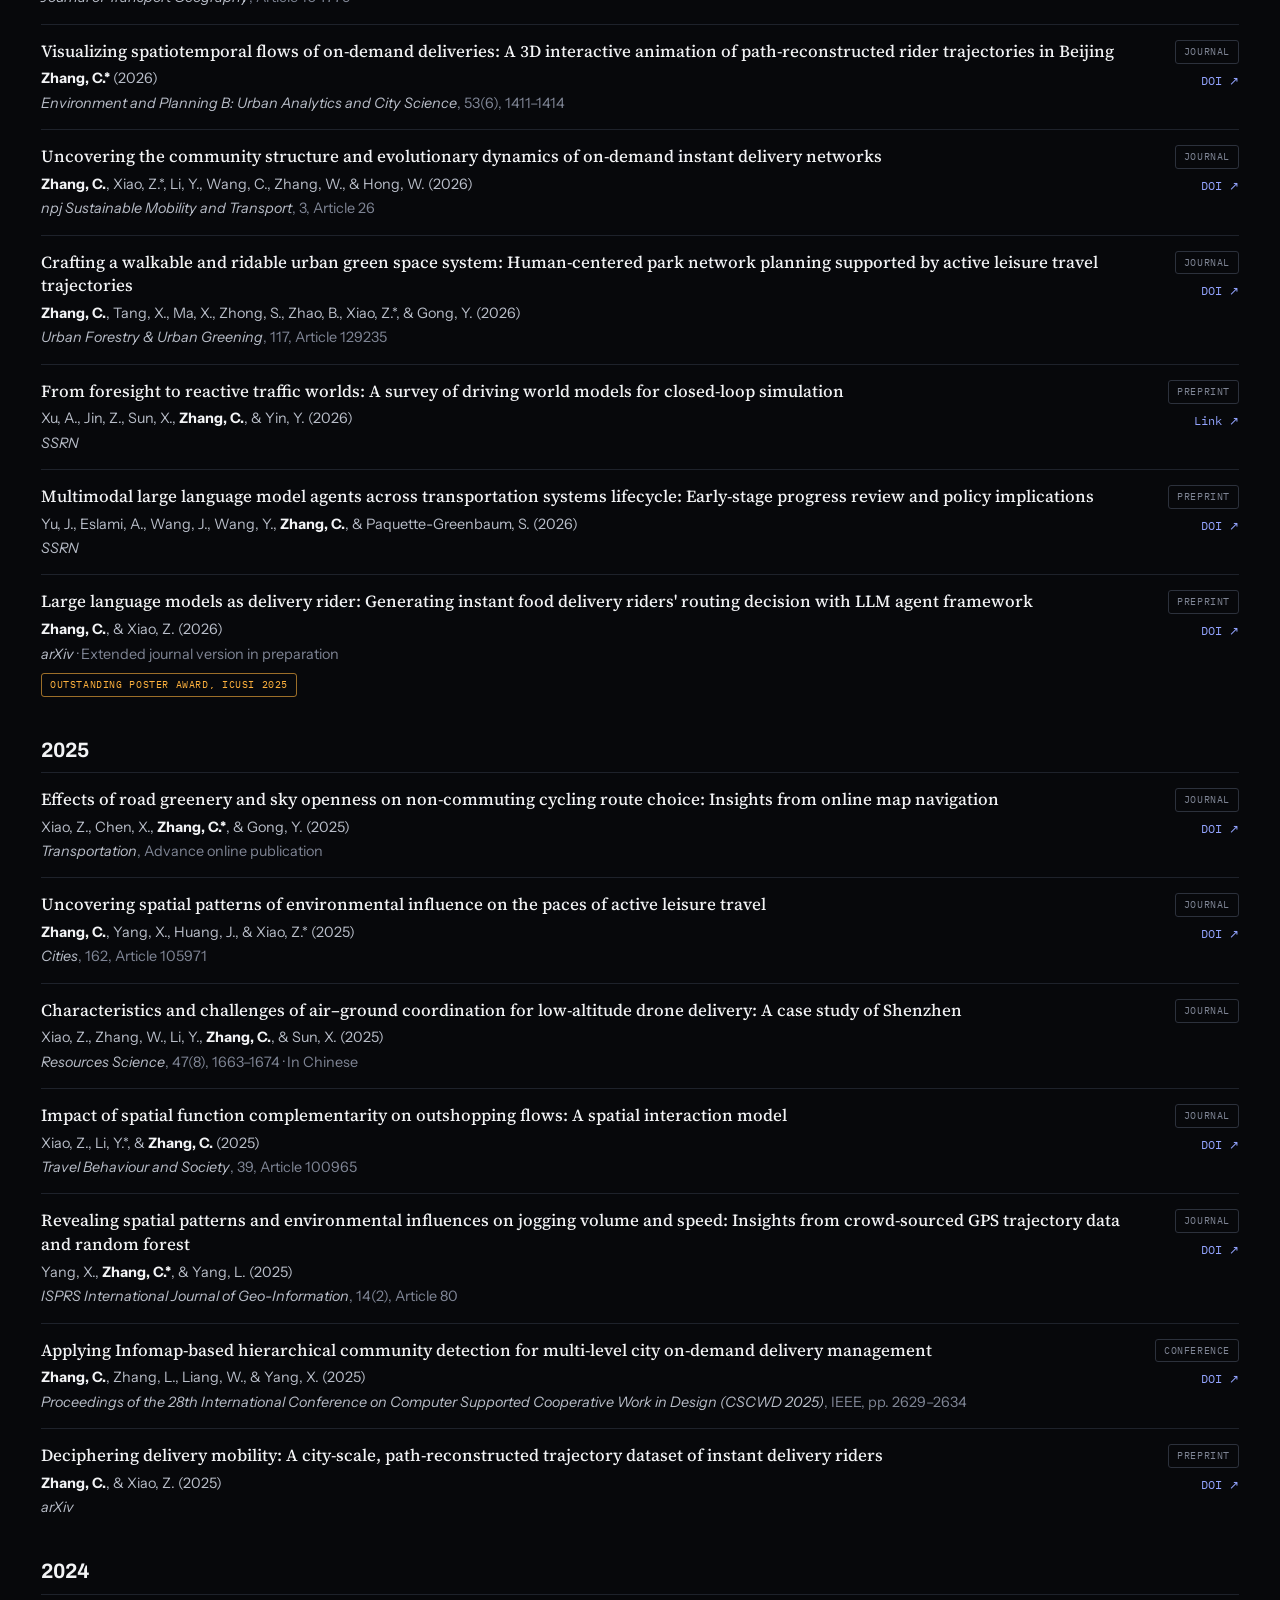
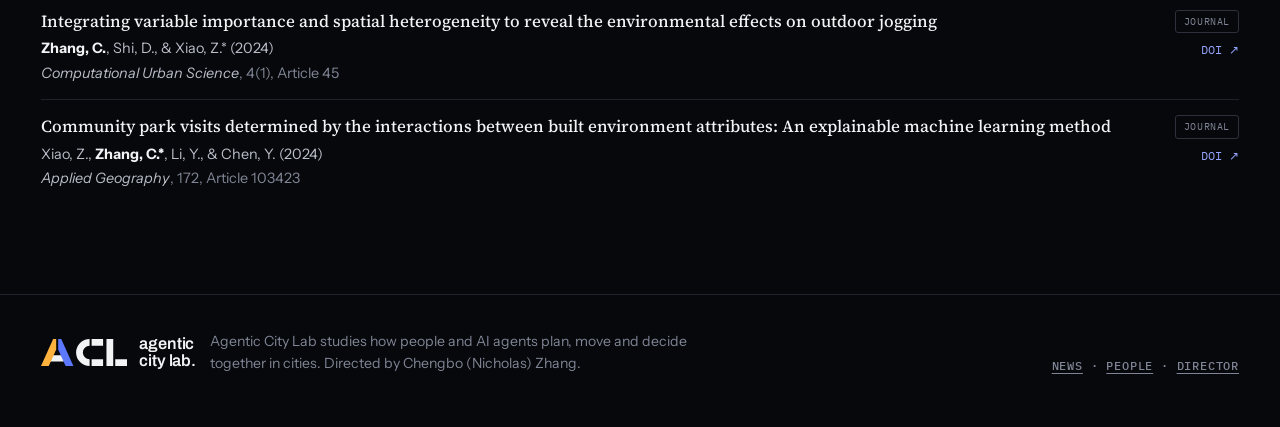
==== commit 4d8f7a90: "Lab page: Citywalk project shows its research film" ====
--- a/index.html
+++ b/index.html
@@ -11,7 +11,7 @@
 <title>Agentic City Lab</title>
 <meta name="description" content="Agentic City Lab studies human–AI interaction for urban mobility and city science: how people and AI agents plan, move and decide together in cities.">
 <link rel="stylesheet" href="assets/fonts/fonts.css">
-<link rel="stylesheet" href="assets/base.css?v=30463879">
+<link rel="stylesheet" href="assets/base.css?v=d425932e">
 <style>
 
 
@@ -217,9 +217,9 @@
   <div class="proj-in"><div class="proj-fig"></div><div class="proj-body"></div></div>
 </dialog>
 
-<script src="assets/data.js?v=a7a18782"></script>
-<script>window.ACL_FIG="assets/figures/";window.ACL_IMG="assets/img/"</script>
-<script src="assets/gfx.js?v=305619e8"></script>
+<script src="assets/data.js?v=a80107f8"></script>
+<script>window.ACL_FIG="assets/figures/";window.ACL_IMG="assets/img/";window.ACL_VID="assets/video/"</script>
+<script src="assets/gfx.js?v=c13f7ec2"></script>
 <script src="assets/worldmask.js?v=82e4a83c"></script>
 <script src="assets/worldmap.js?v=31fc9139"></script>
 <script src="assets/sim.js?v=94656a0e"></script>
--- a/assets/base.css
+++ b/assets/base.css
@@ -329,3 +329,15 @@
 /* the card behind an item opened from a link */
 .ncard .nimg,.member .mph{transition:border-color .4s,box-shadow .4s}
 .ncard.seen .nimg,.member.seen .mph{border-color:var(--human);box-shadow:0 0 0 2px var(--human)}
+
+/* research films */
+.tile{position:relative}
+.film-chip{position:absolute;top:10px;left:10px;font-family:var(--font-mono);font-size:.66rem;letter-spacing:.08em;text-transform:uppercase;color:#fff;background:rgba(7,8,11,.72);border:1px solid rgba(255,255,255,.22);border-radius:999px;padding:3px 9px;pointer-events:none}
+.proj-fig:has(.fig-tabs){align-content:start}
+.fig-tabs{display:flex;gap:6px;padding:12px 14px 0}
+.fig-tabs button{font-family:var(--font-mono);font-size:.7rem;letter-spacing:.08em;text-transform:uppercase;background:transparent;color:var(--fg-3);border:1px solid var(--line-2);border-radius:999px;padding:5px 12px;cursor:pointer}
+.fig-tabs button[aria-selected="true"]{color:var(--fg);border-color:var(--fg-3);background:var(--bg-3)}
+.fig-tabs button:focus-visible{outline:2px solid var(--agent-2);outline-offset:2px}
+.fig-pane{padding:12px 14px 14px}
+.fig-pane video{display:block;width:100%;aspect-ratio:16/9;background:#000;border-radius:6px}
+.fig-pane .gcap{padding:10px 2px 0}
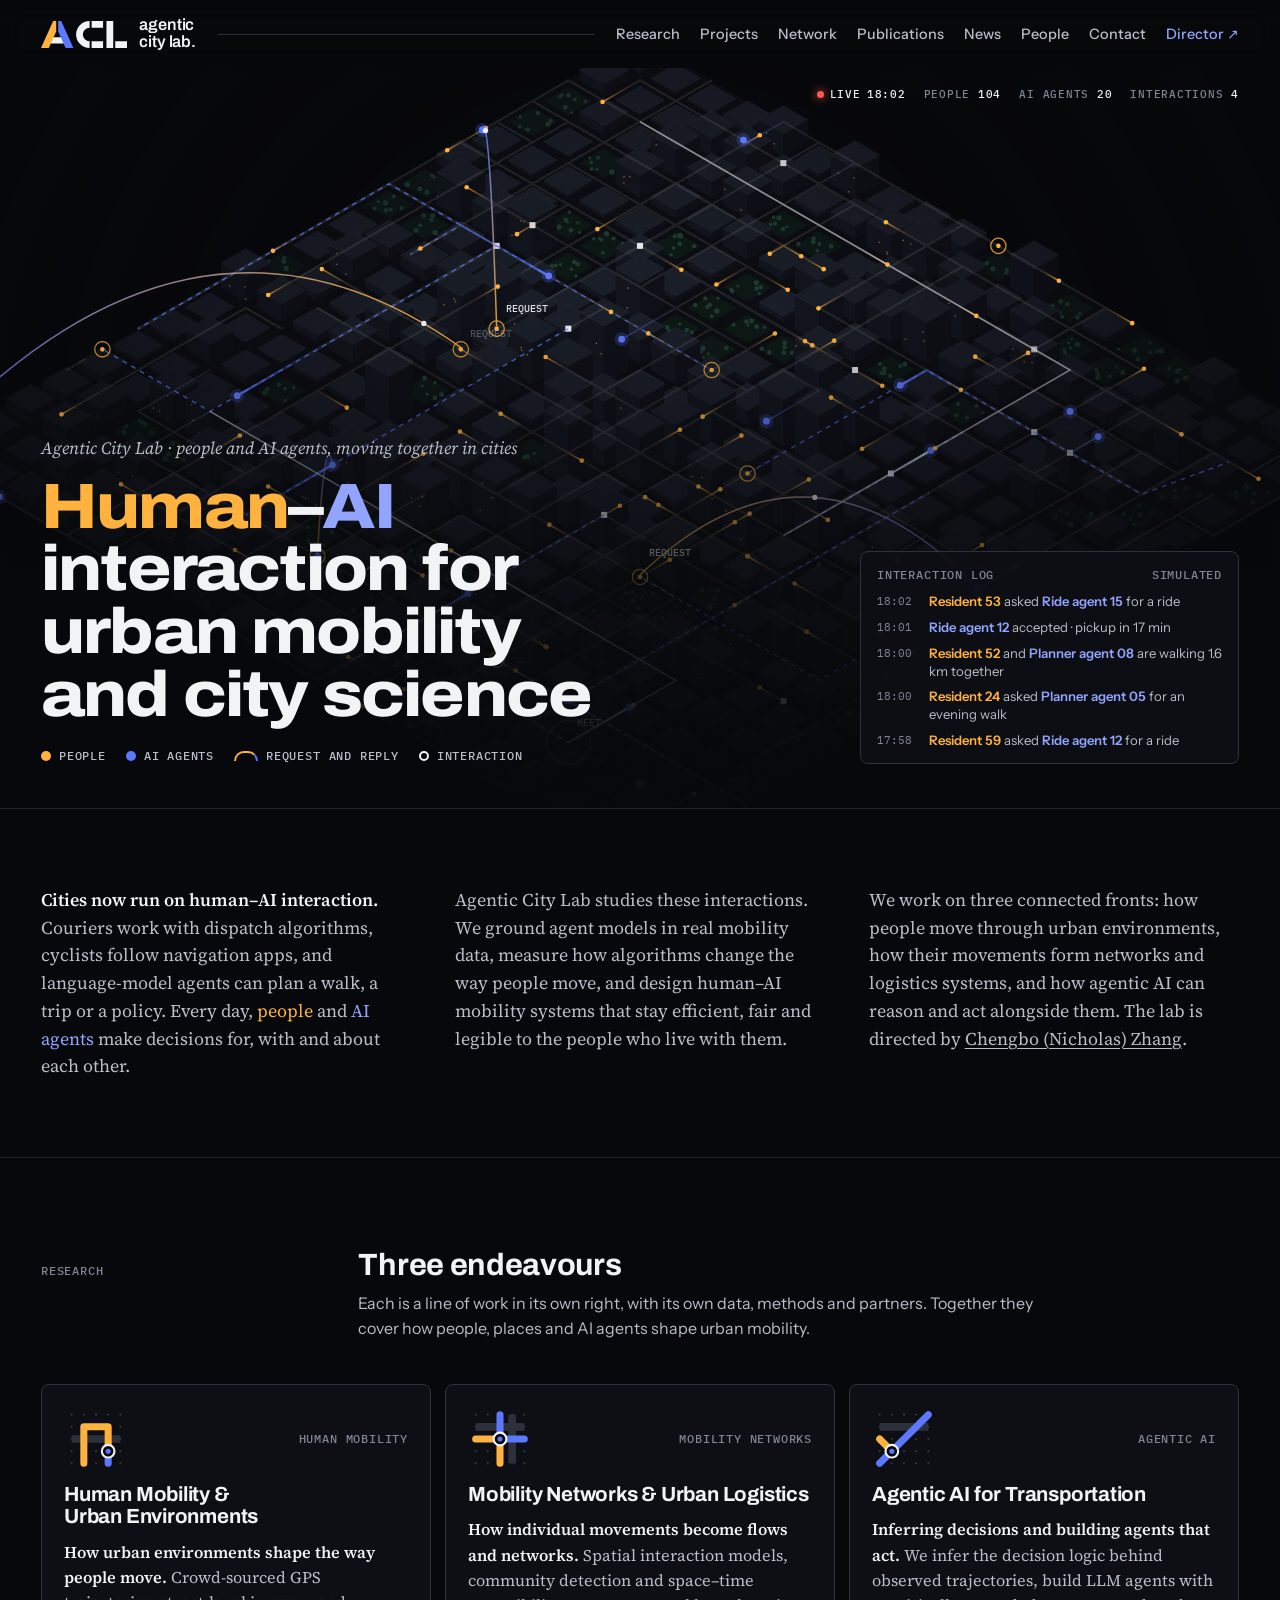
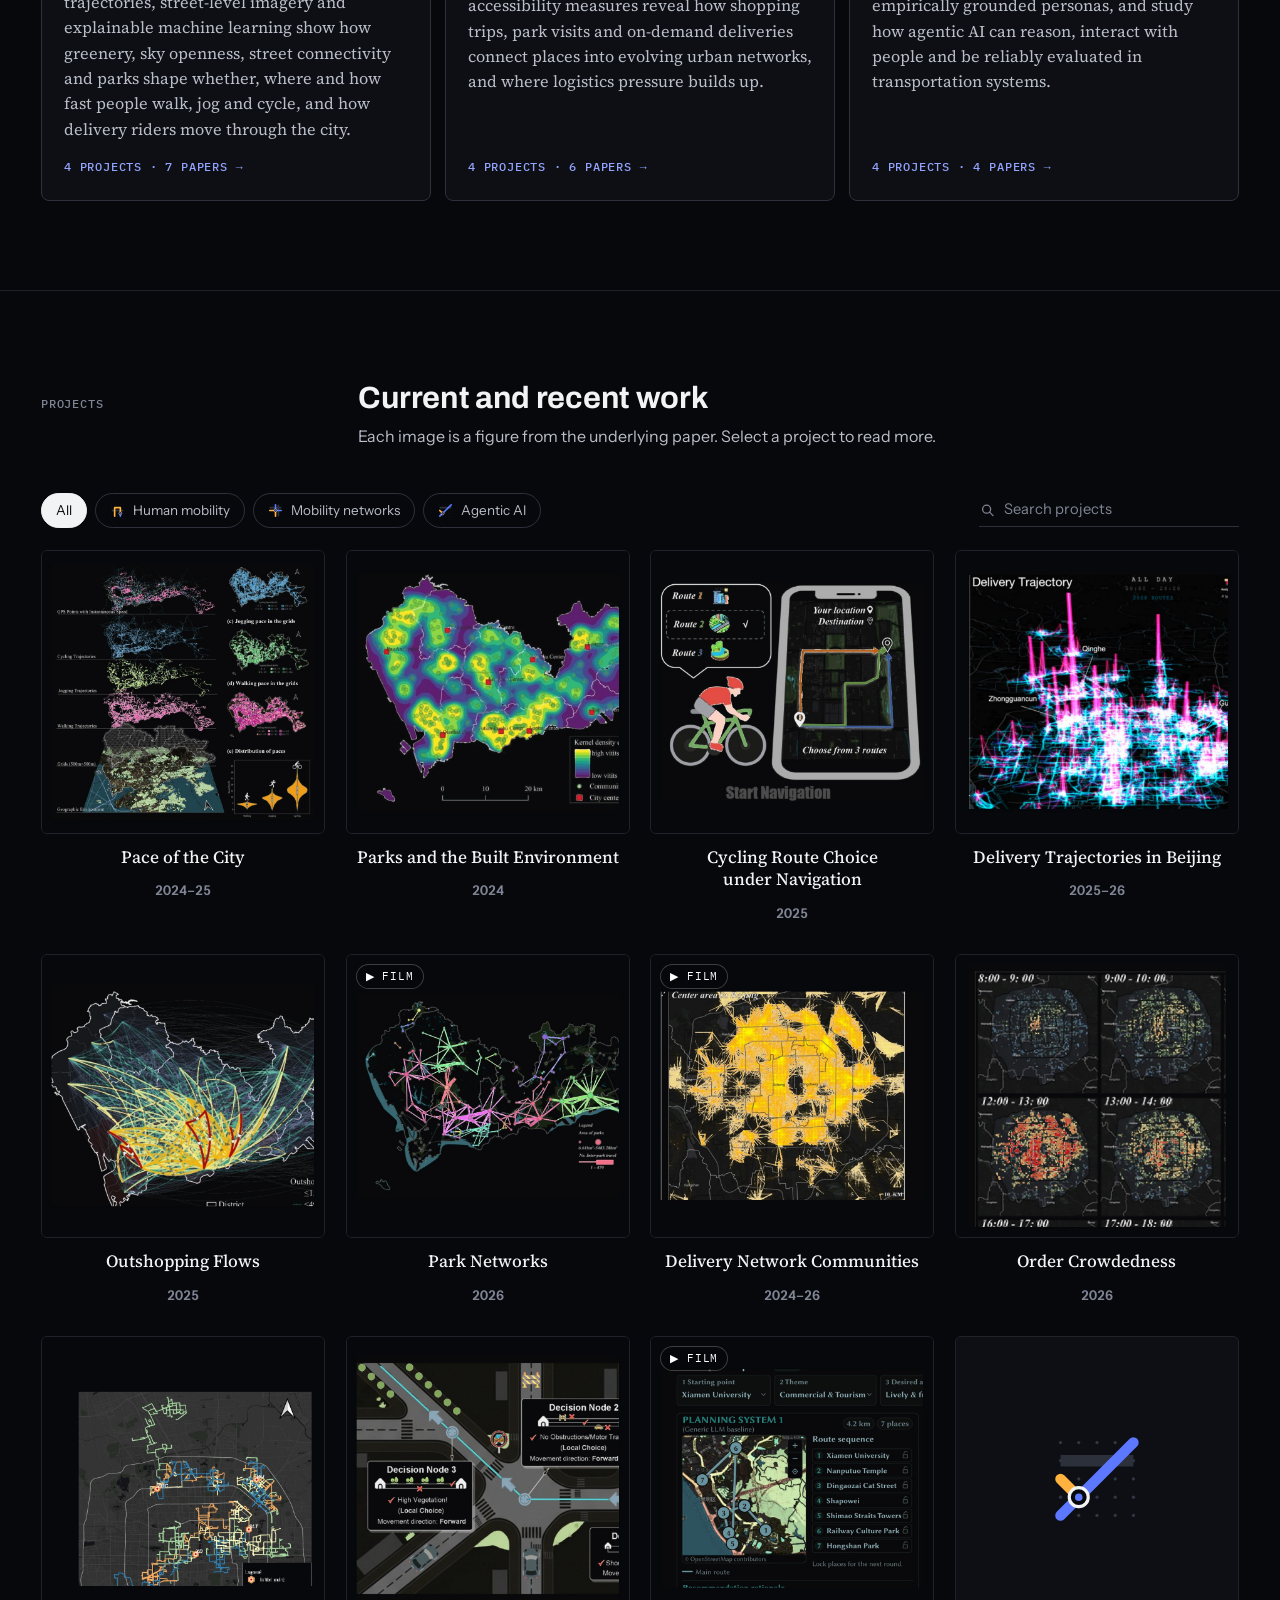
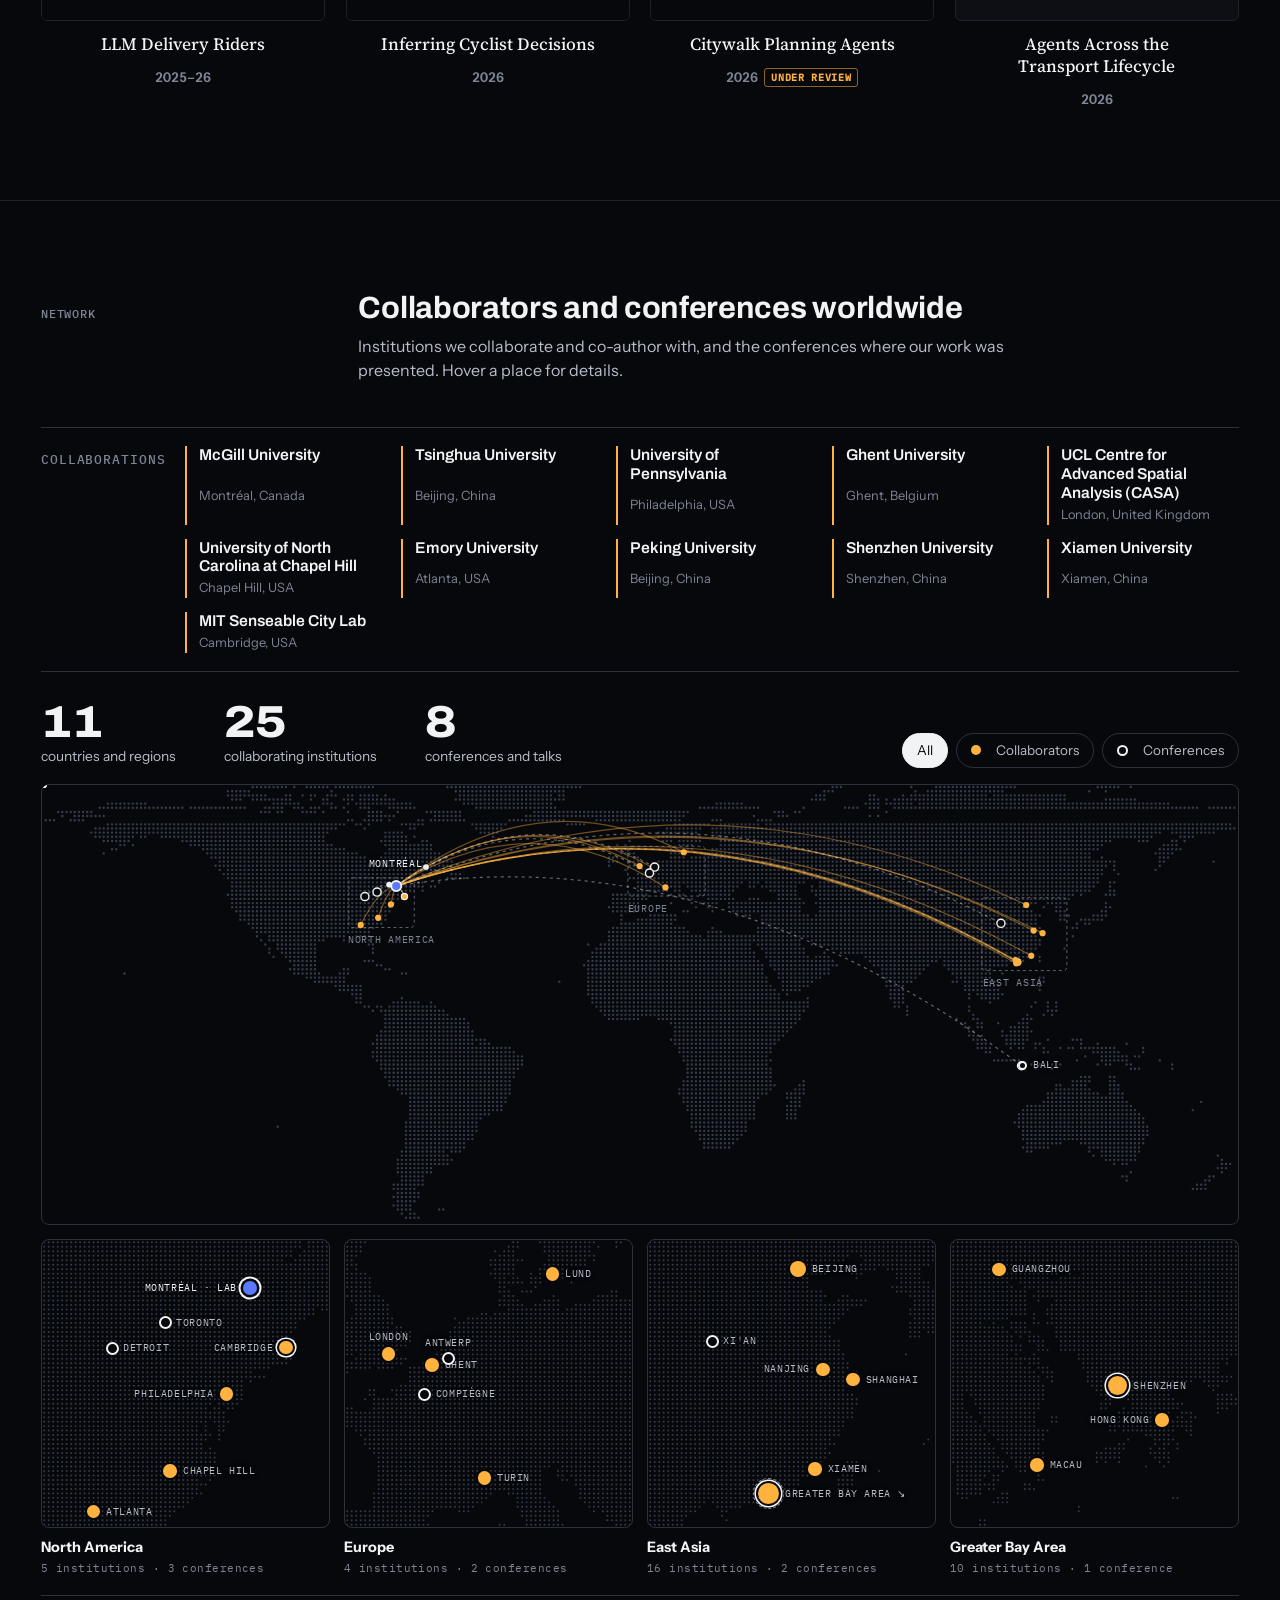
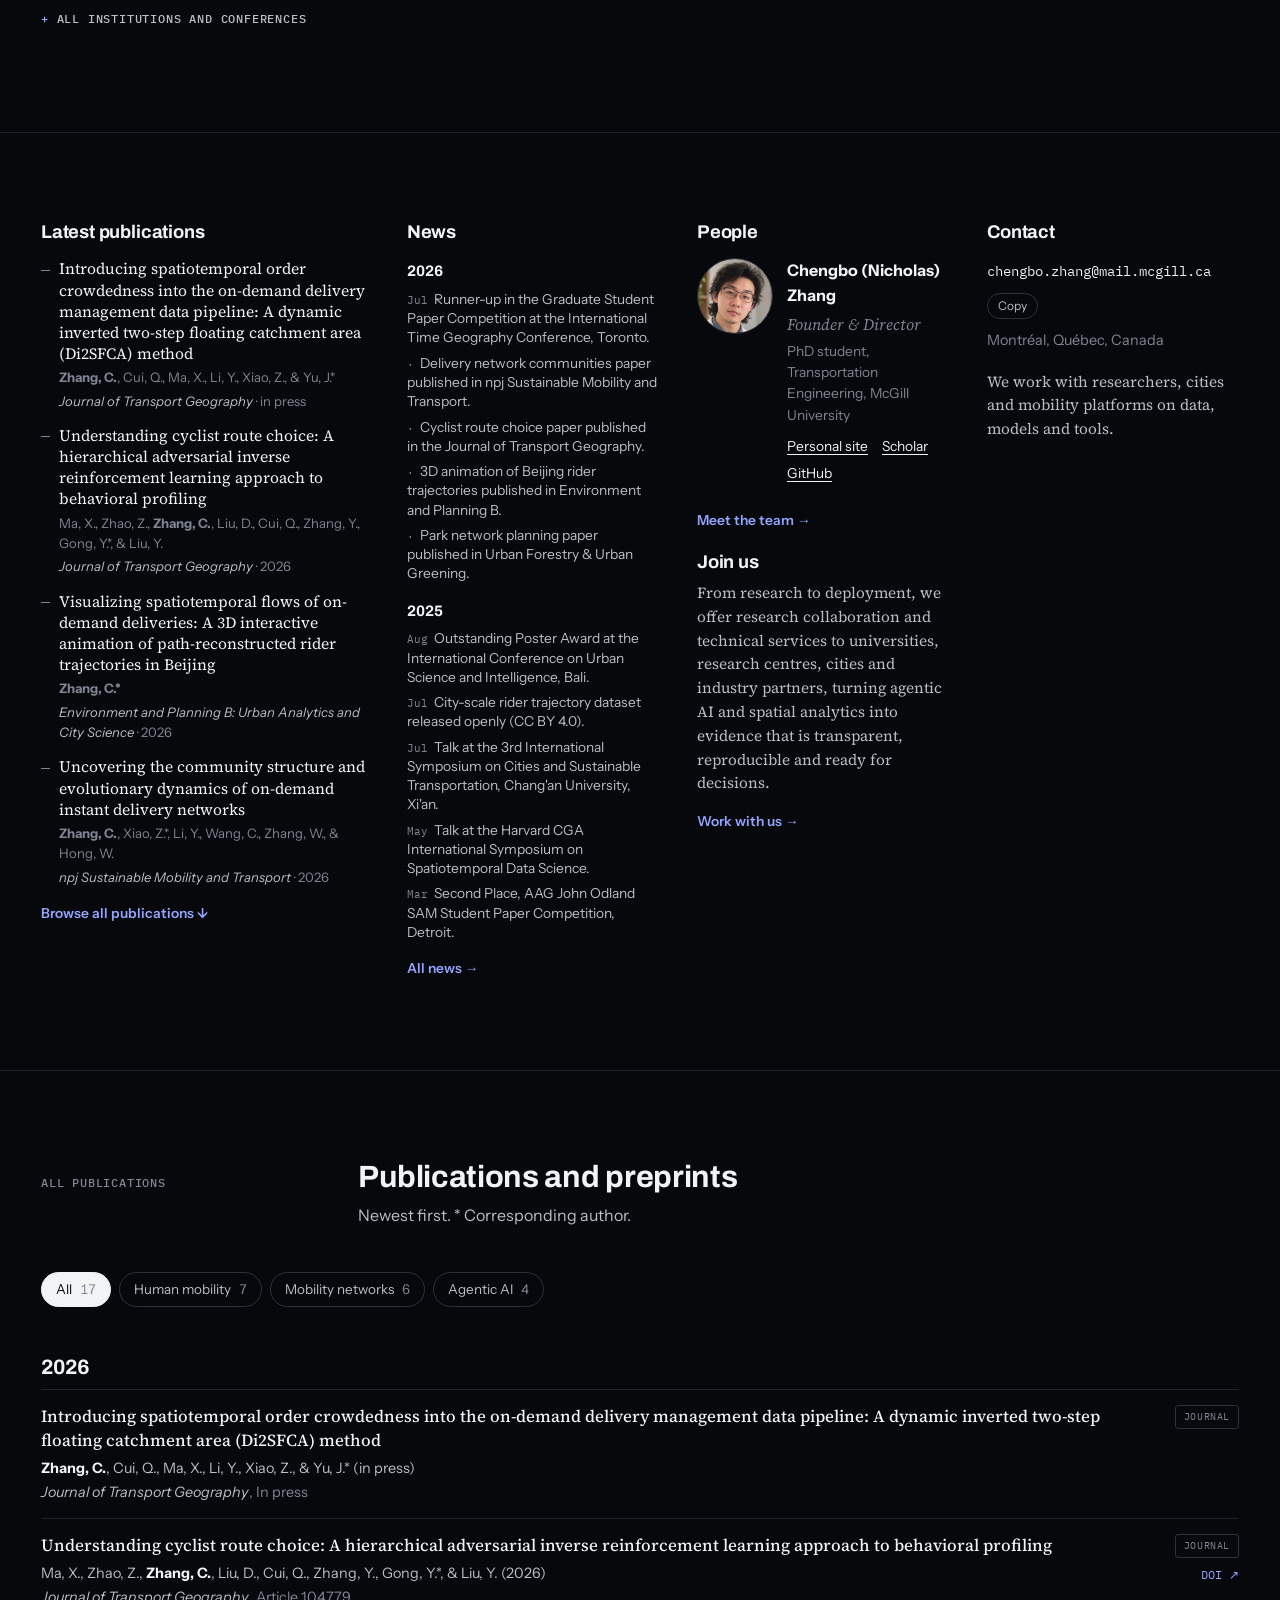
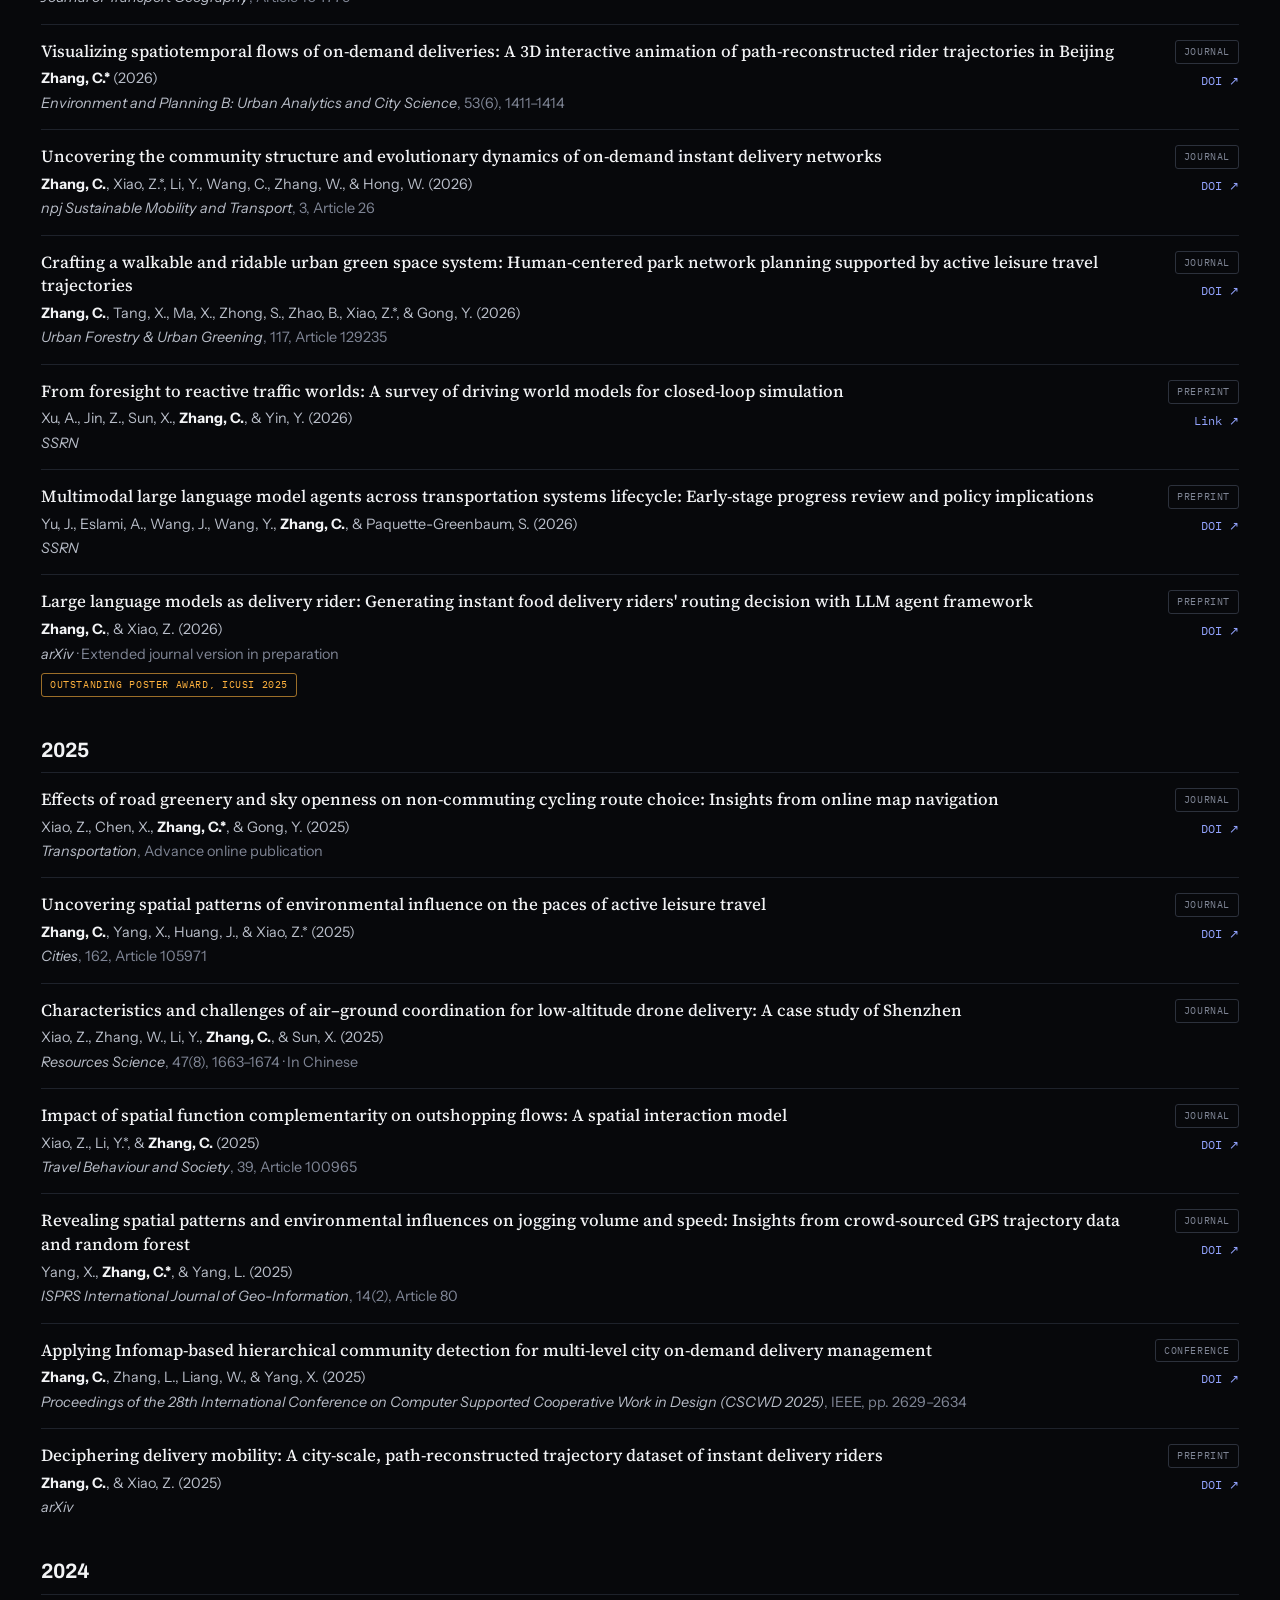
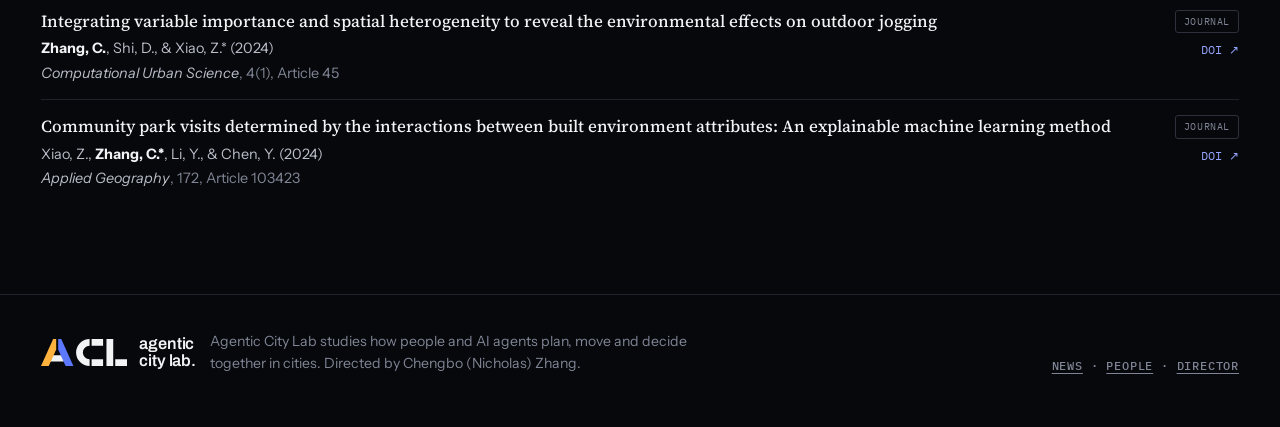
==== commit 2cd445a0: "Lab page: data script version for the new films" ====
--- a/index.html
+++ b/index.html
@@ -217,7 +217,7 @@
   <div class="proj-in"><div class="proj-fig"></div><div class="proj-body"></div></div>
 </dialog>
 
-<script src="assets/data.js?v=a80107f8"></script>
+<script src="assets/data.js?v=fc7d1e50"></script>
 <script>window.ACL_FIG="assets/figures/";window.ACL_IMG="assets/img/";window.ACL_VID="assets/video/"</script>
 <script src="assets/gfx.js?v=c13f7ec2"></script>
 <script src="assets/worldmask.js?v=82e4a83c"></script>
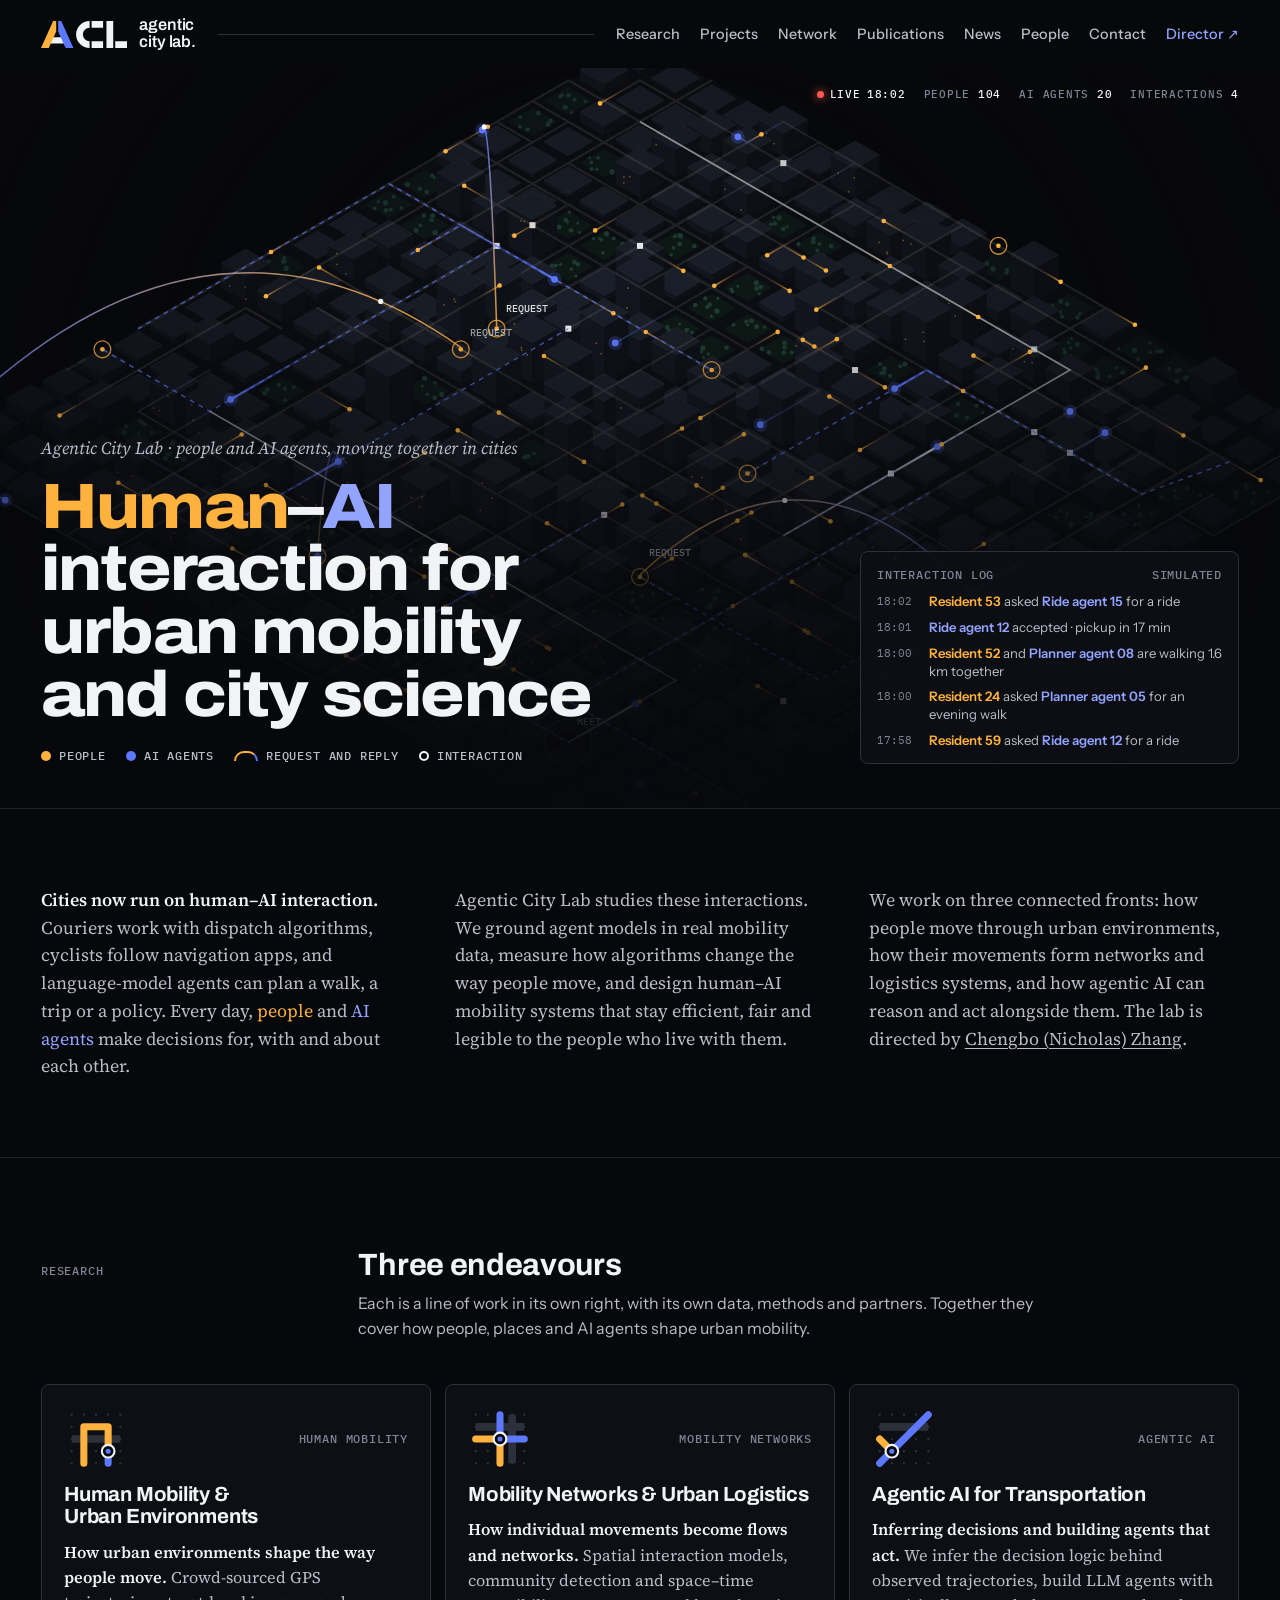
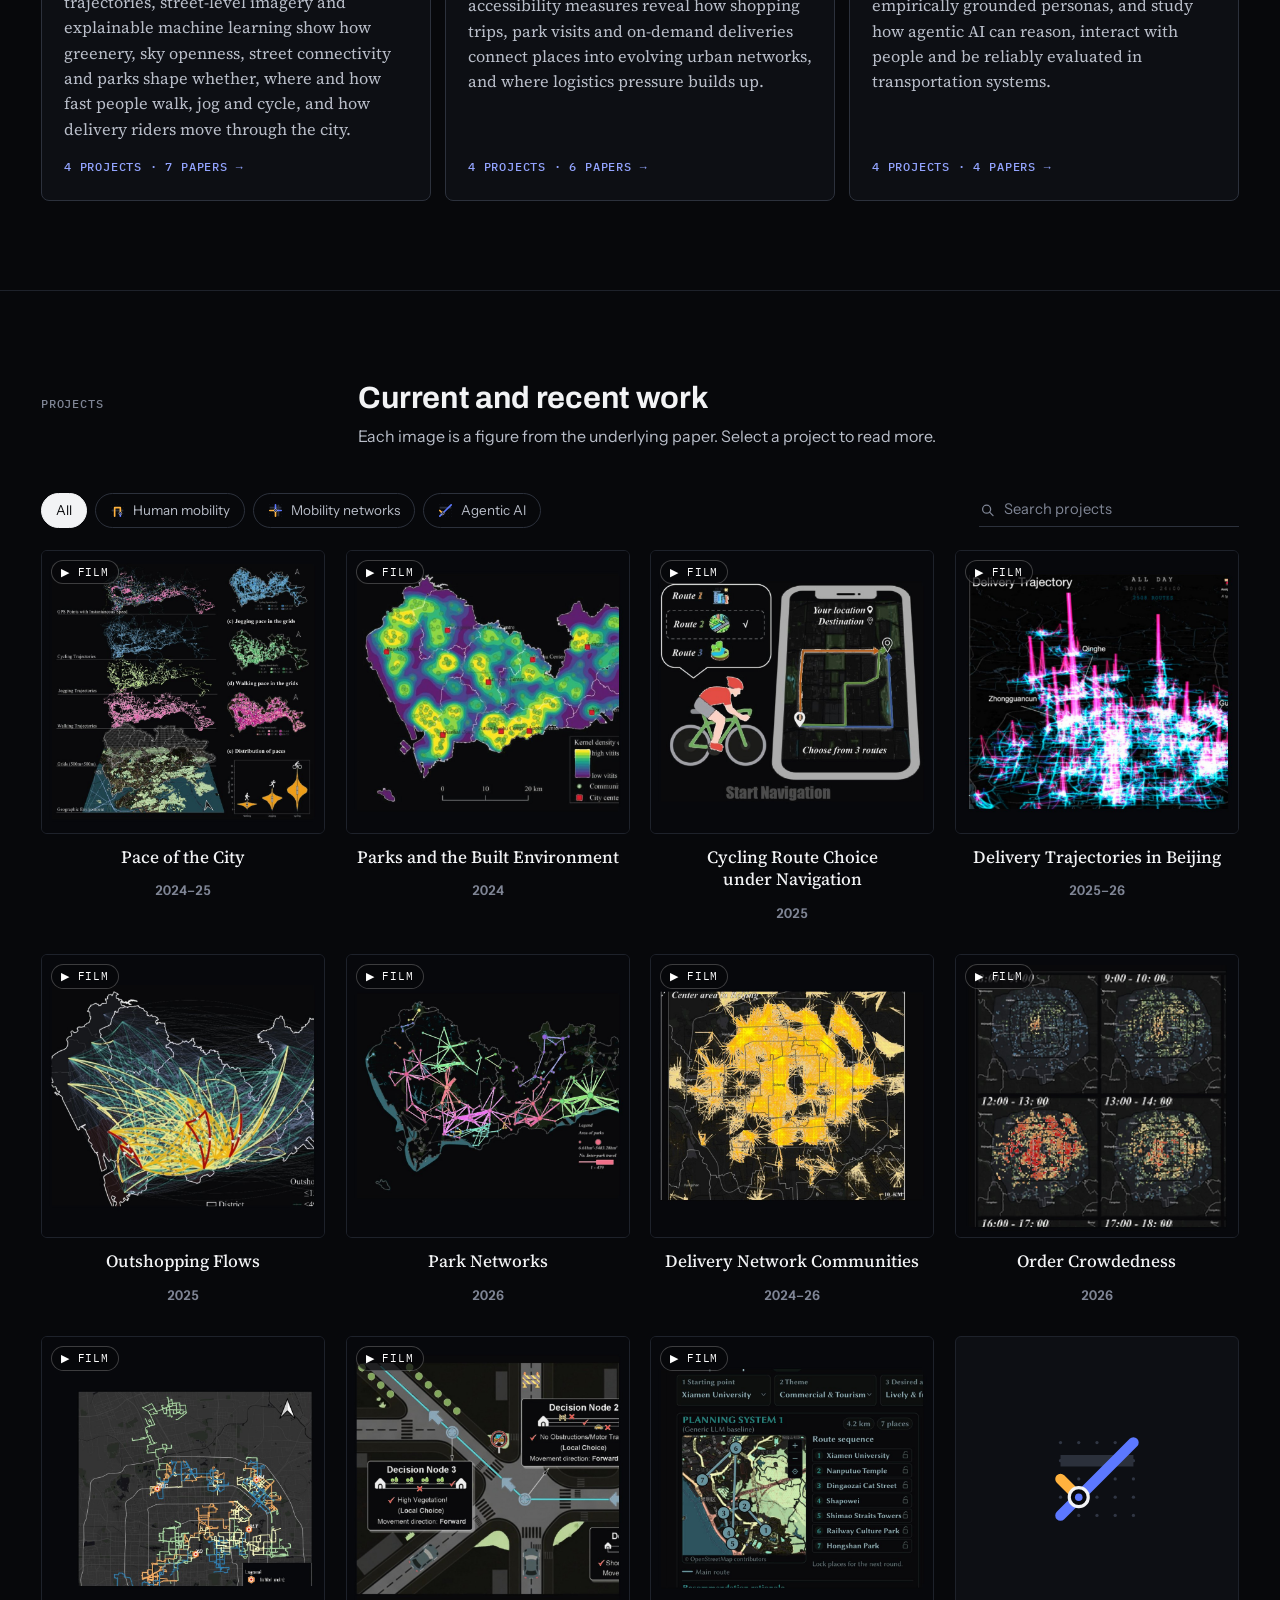
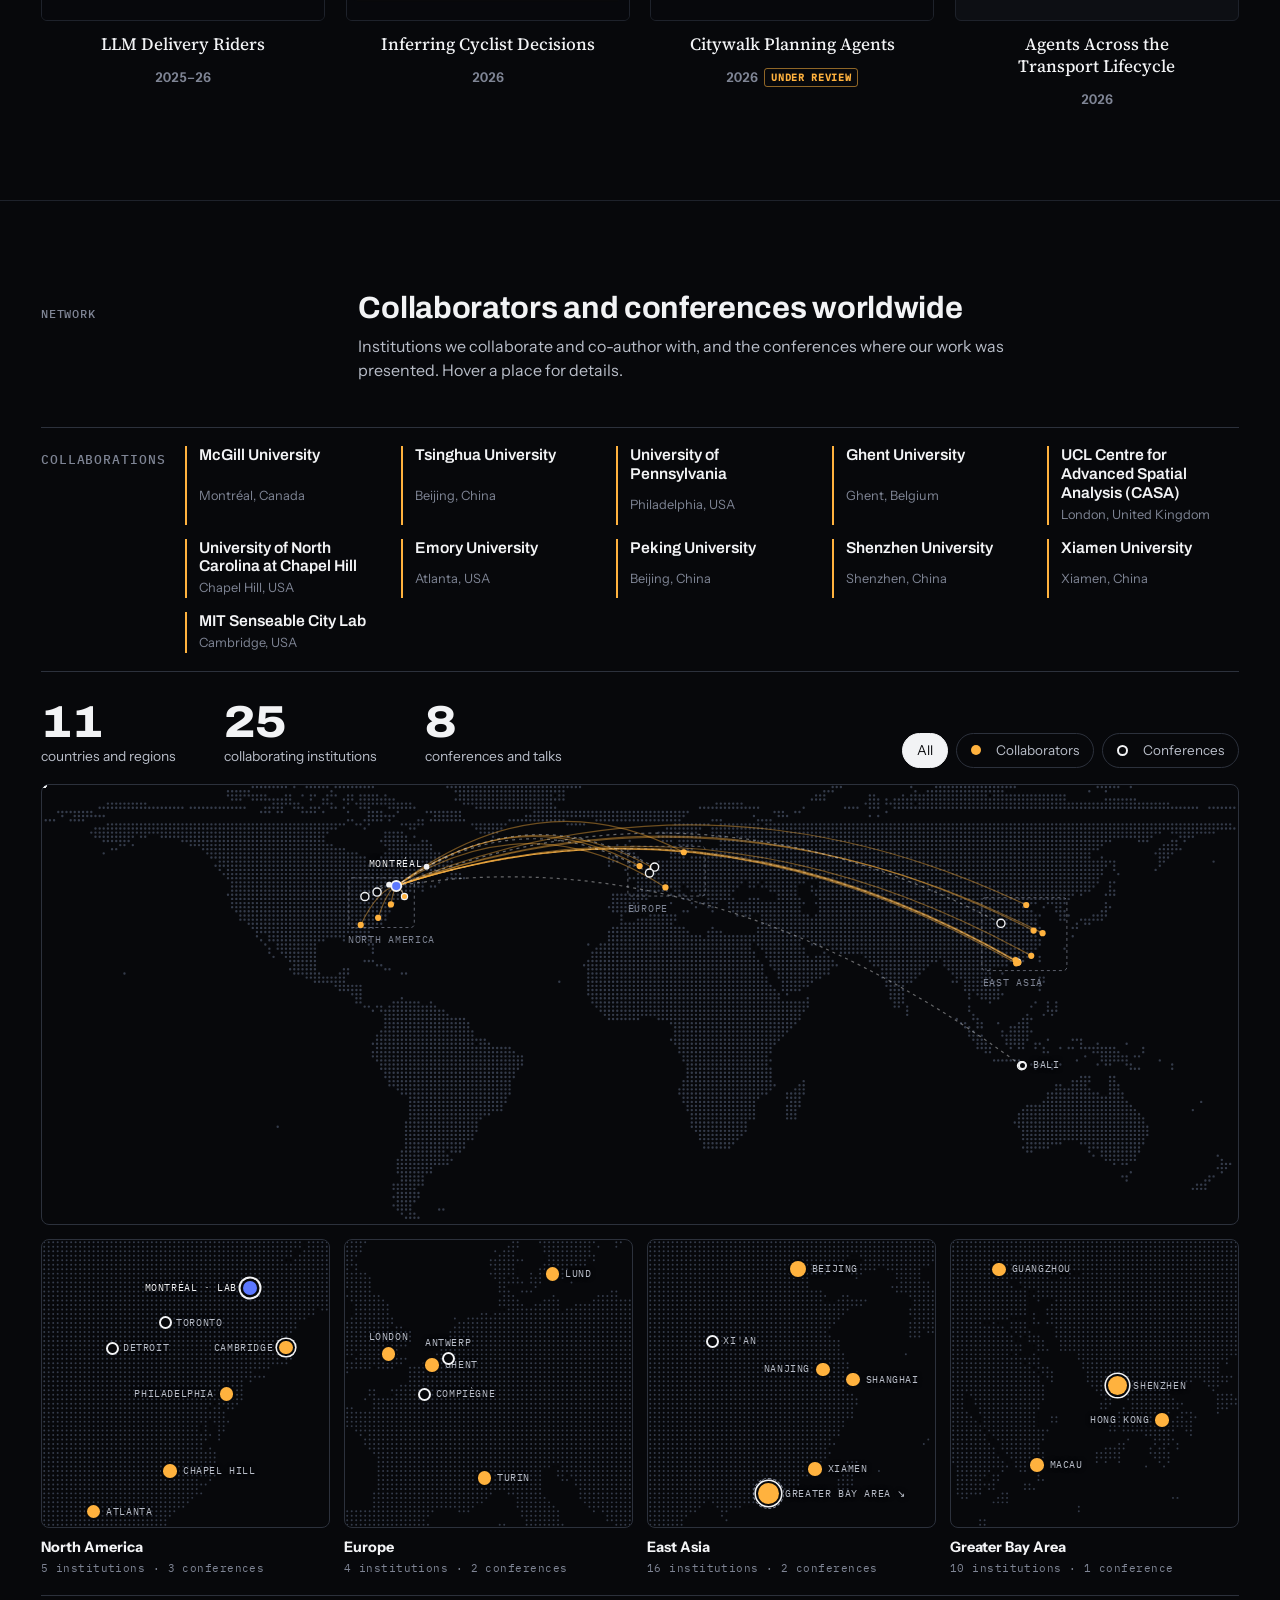
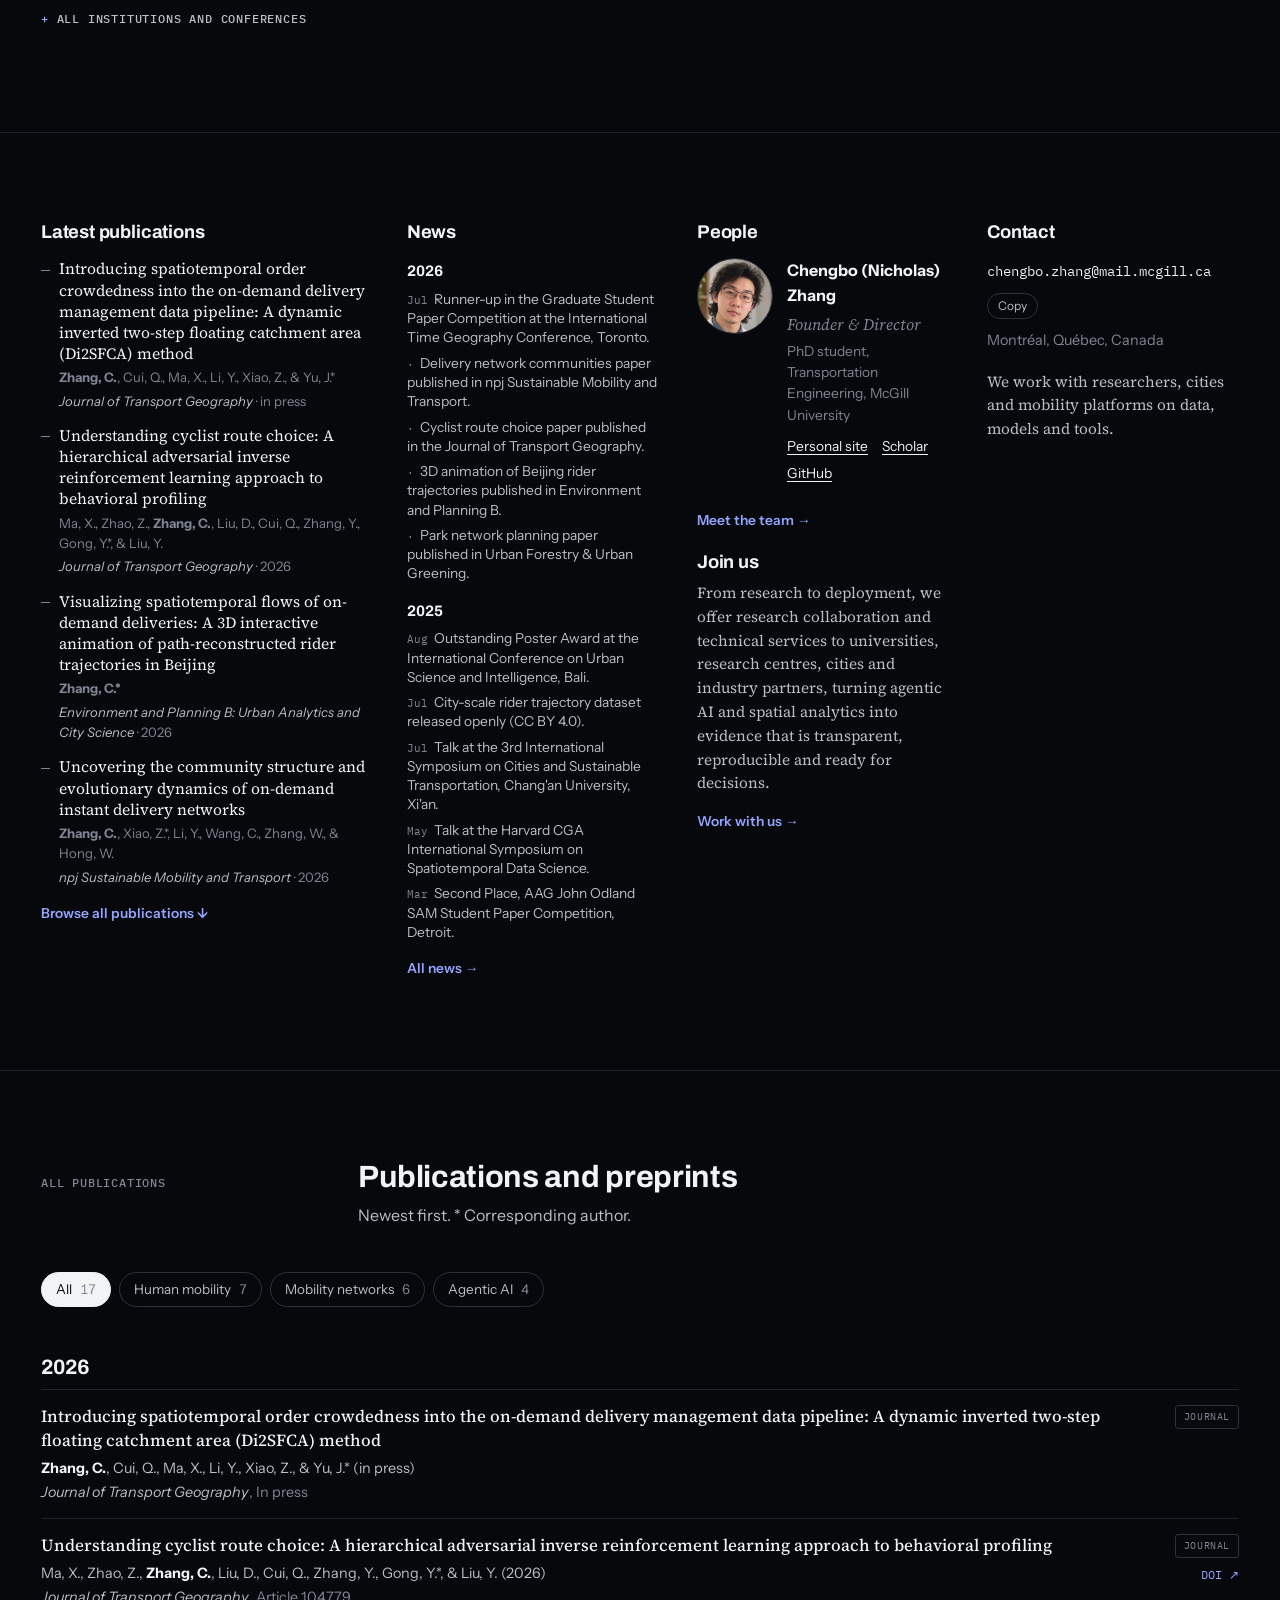
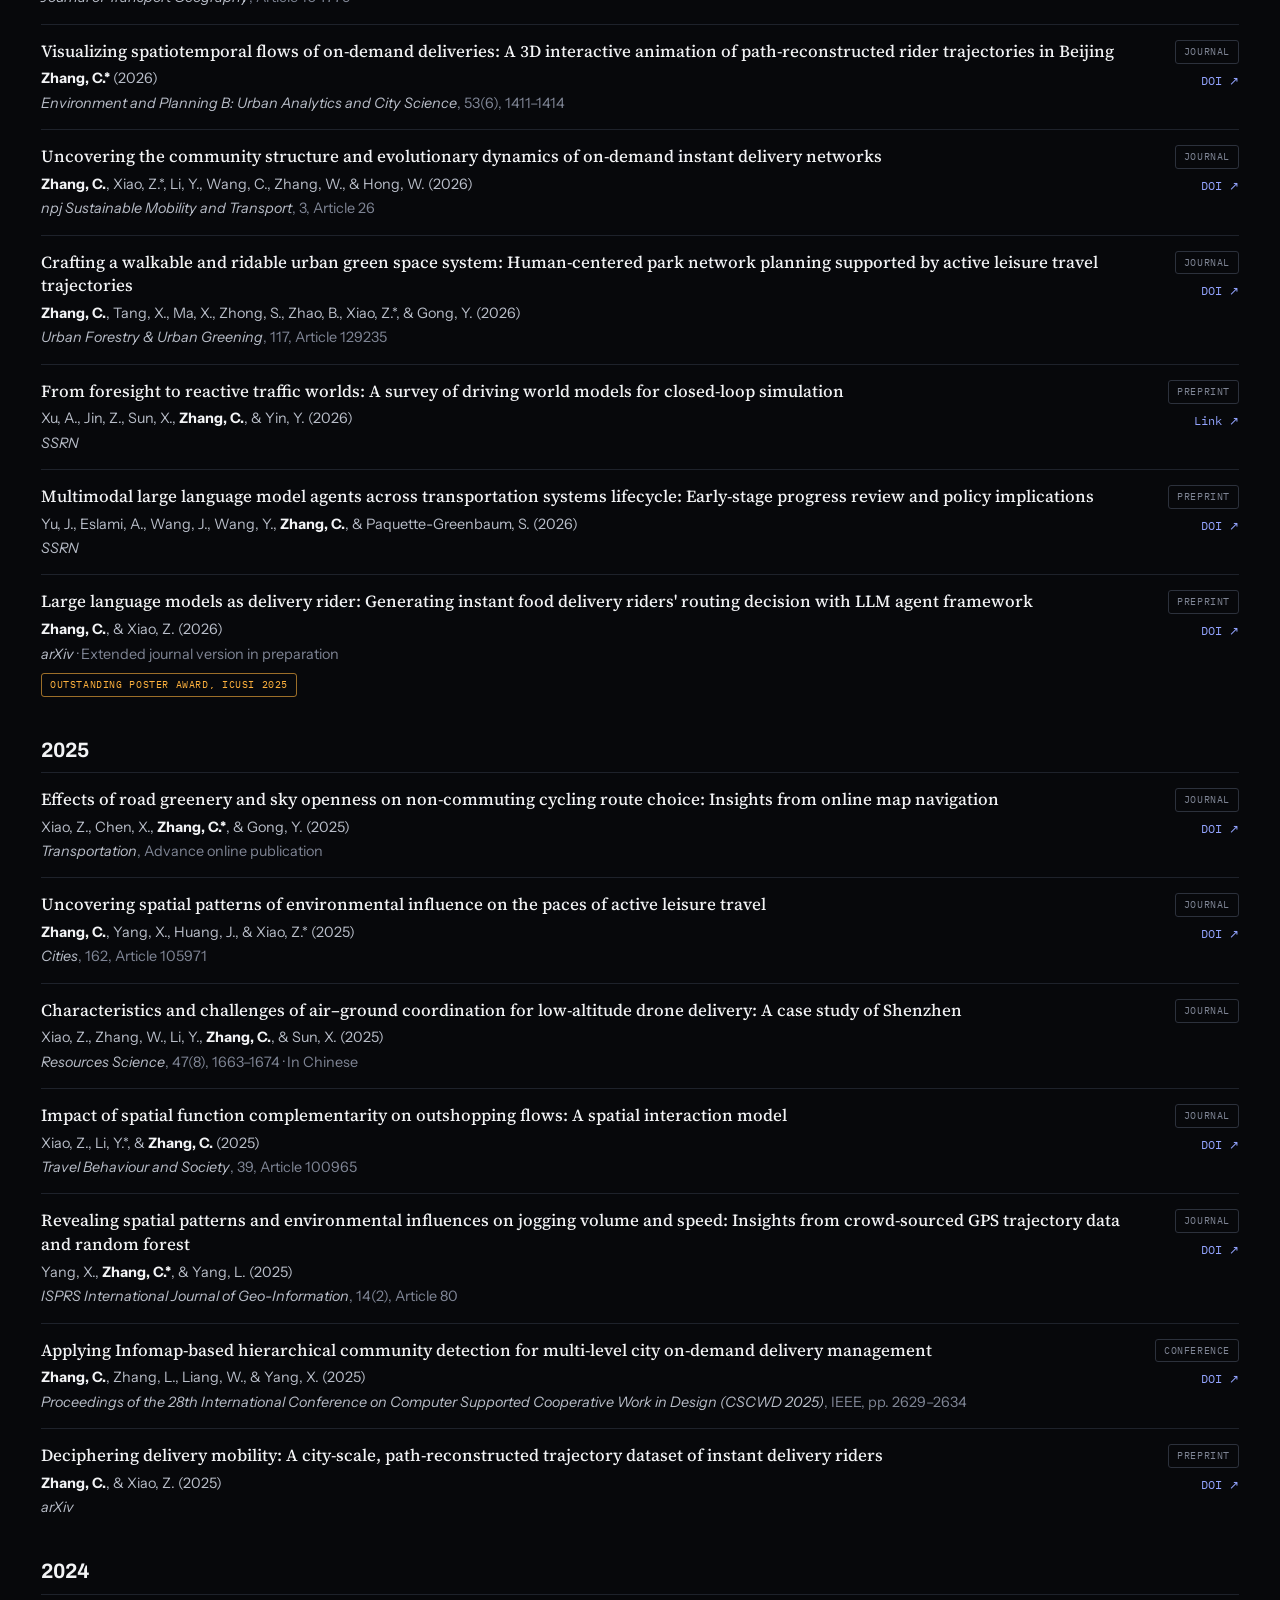
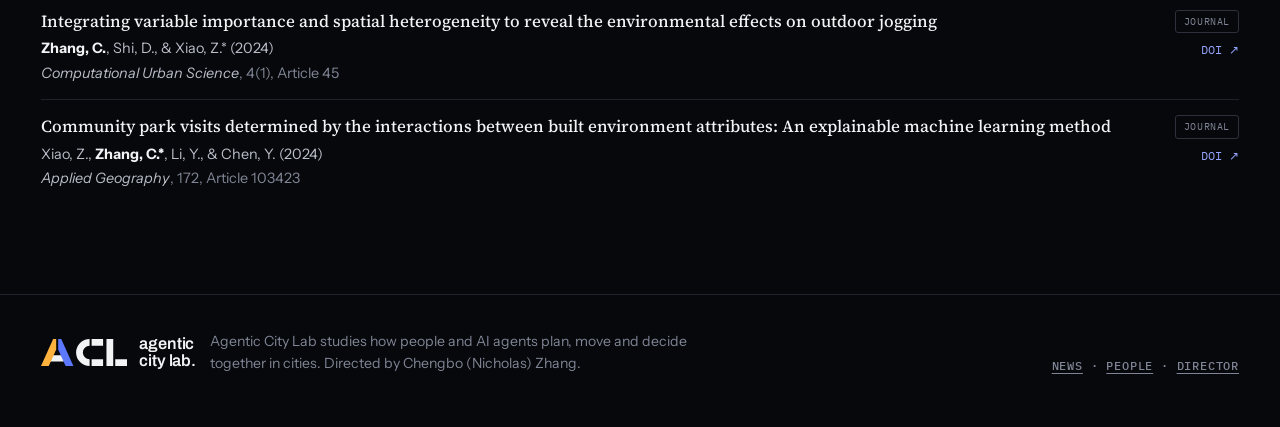
==== commit 5cec5d3f: "Add files via upload" ====
--- a/index.html
+++ b/index.html
@@ -217,7 +217,7 @@
   <div class="proj-in"><div class="proj-fig"></div><div class="proj-body"></div></div>
 </dialog>
 
-<script src="assets/data.js?v=fc7d1e50"></script>
+<script src="assets/data.js?v=247d9cd7"></script>
 <script>window.ACL_FIG="assets/figures/";window.ACL_IMG="assets/img/";window.ACL_VID="assets/video/"</script>
 <script src="assets/gfx.js?v=c13f7ec2"></script>
 <script src="assets/worldmask.js?v=82e4a83c"></script>
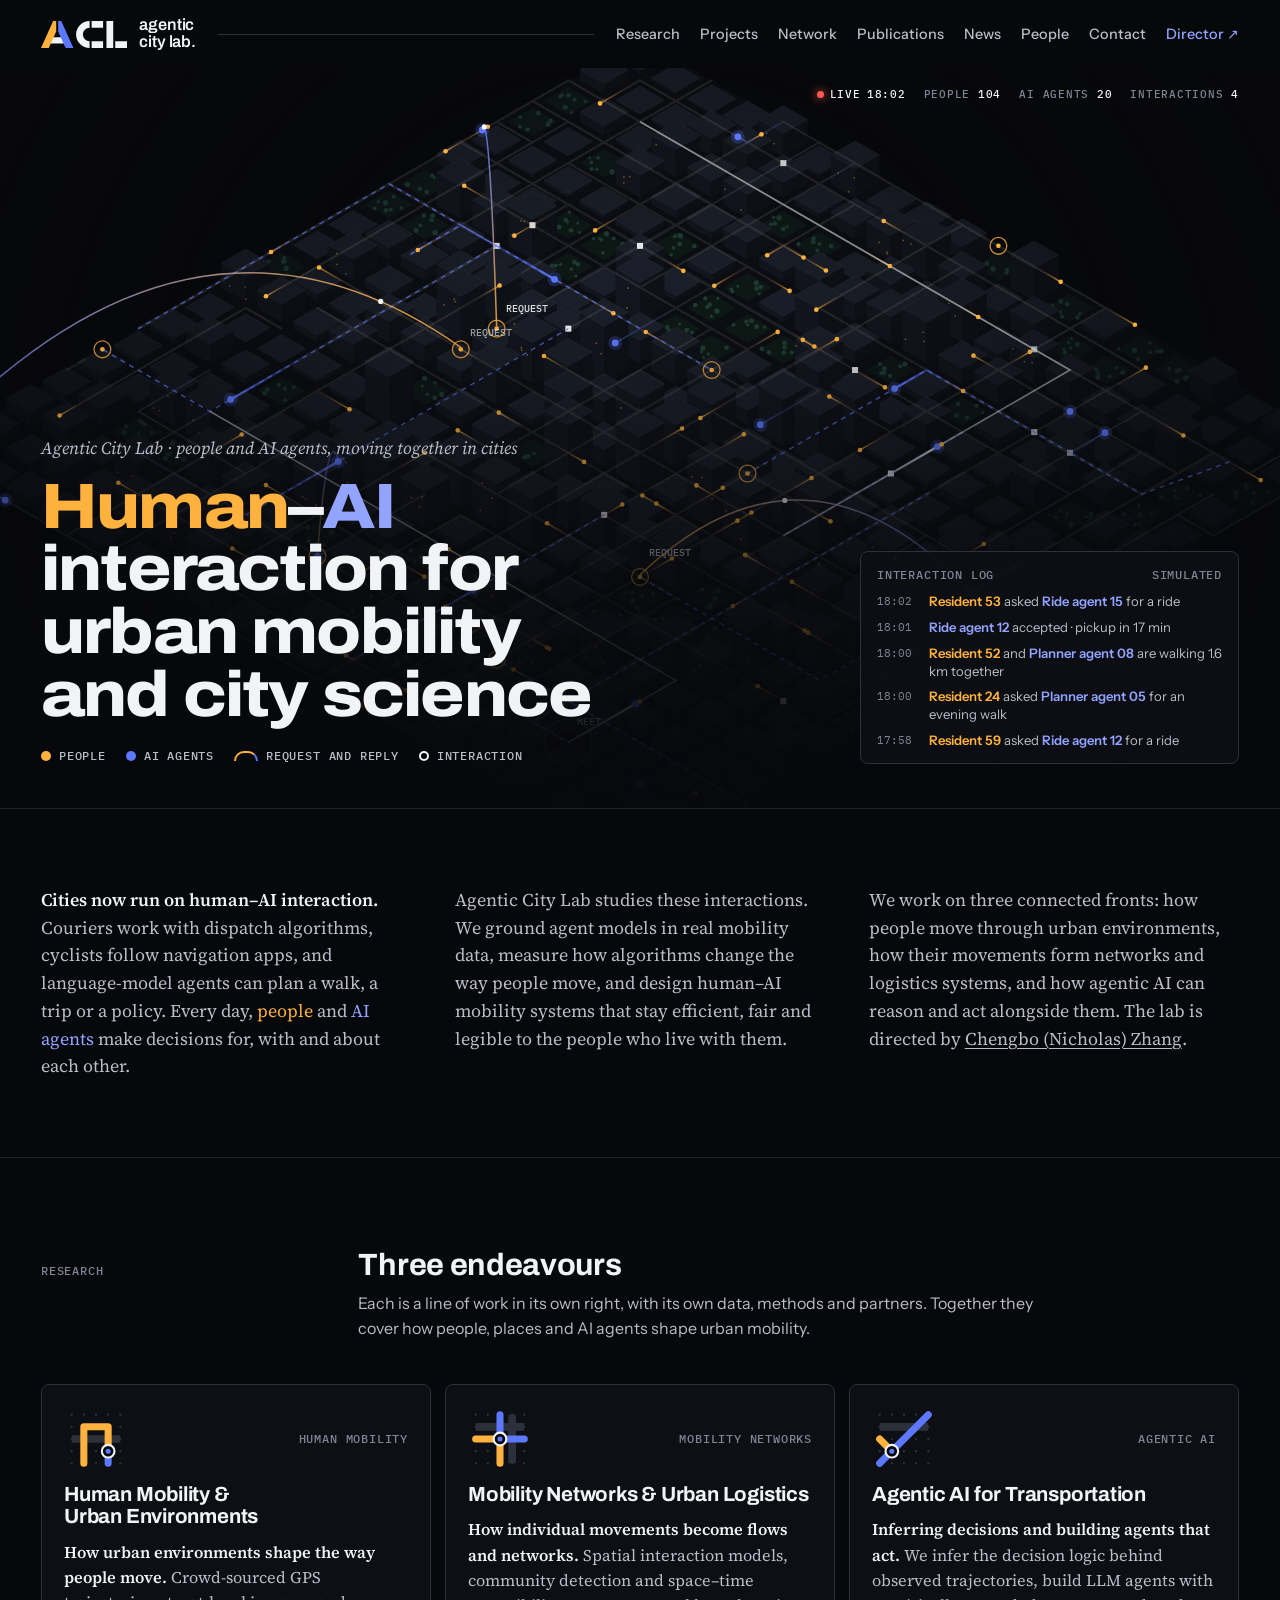
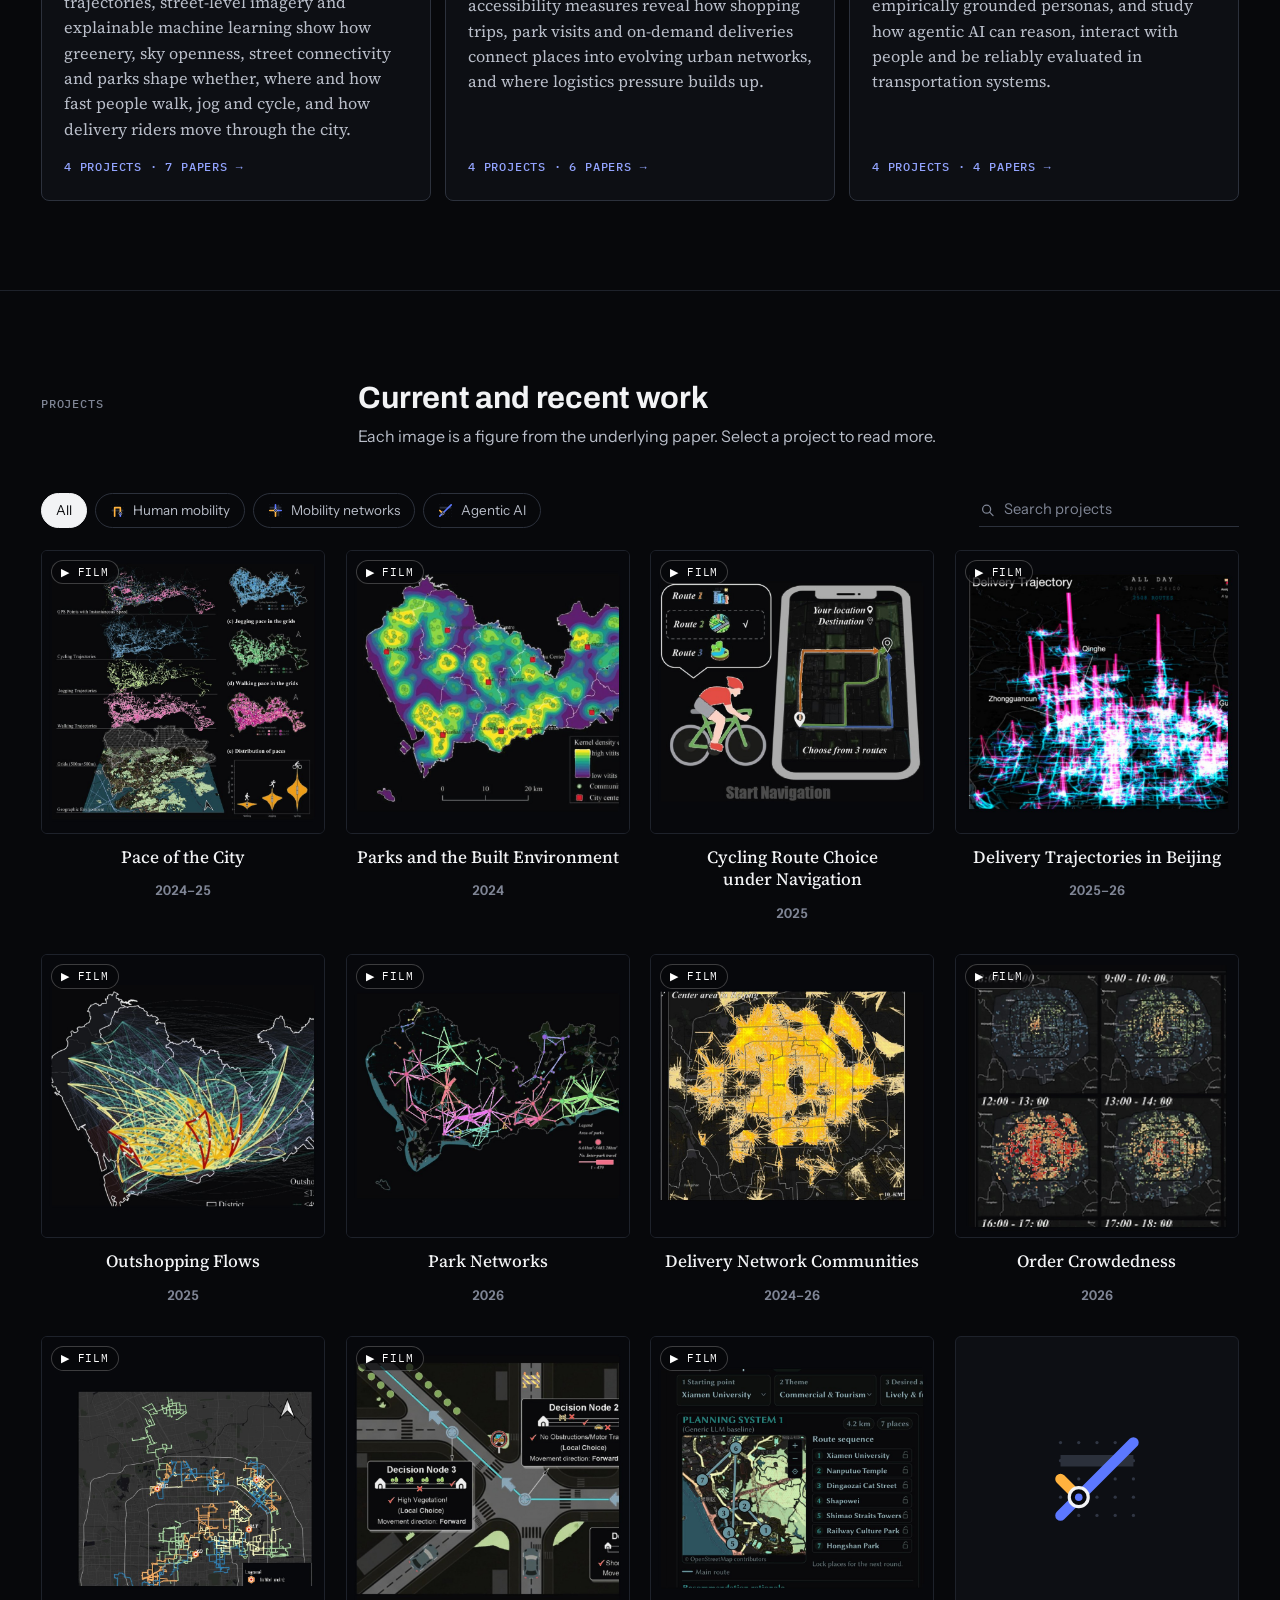
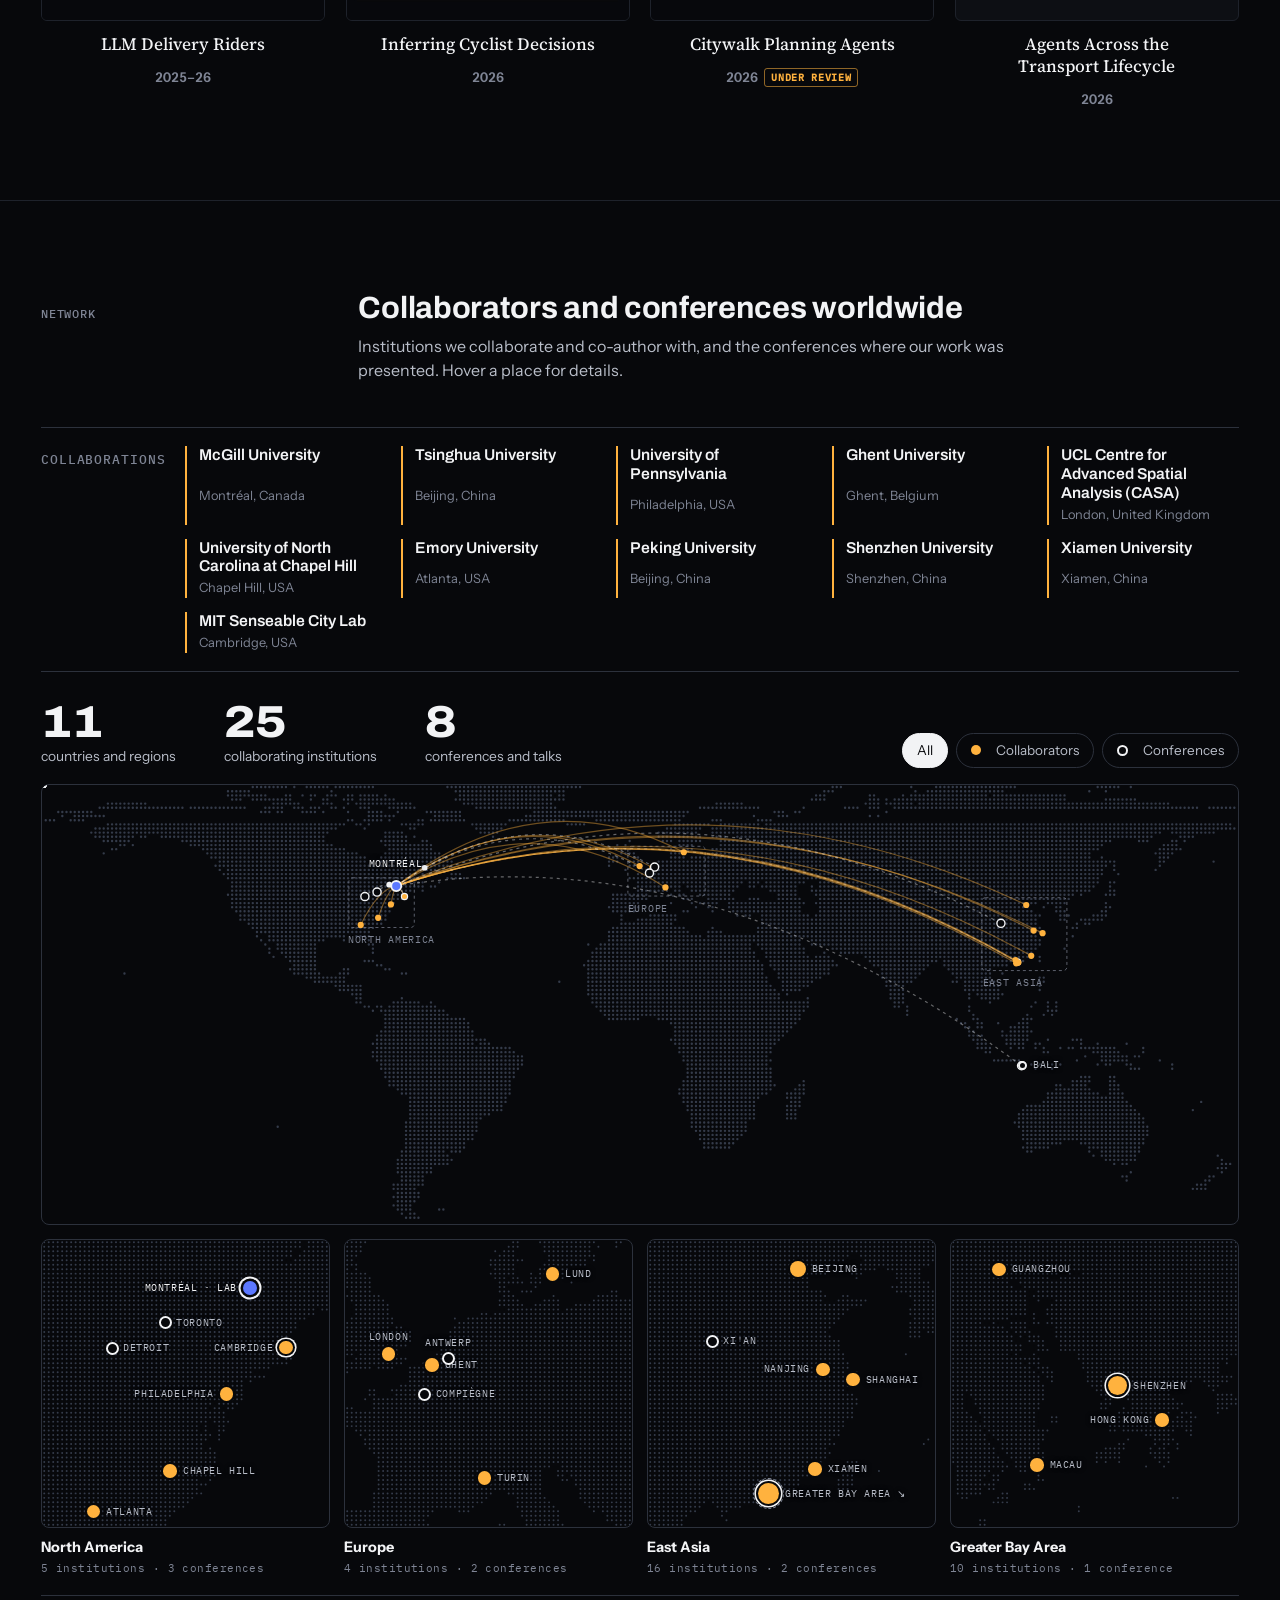
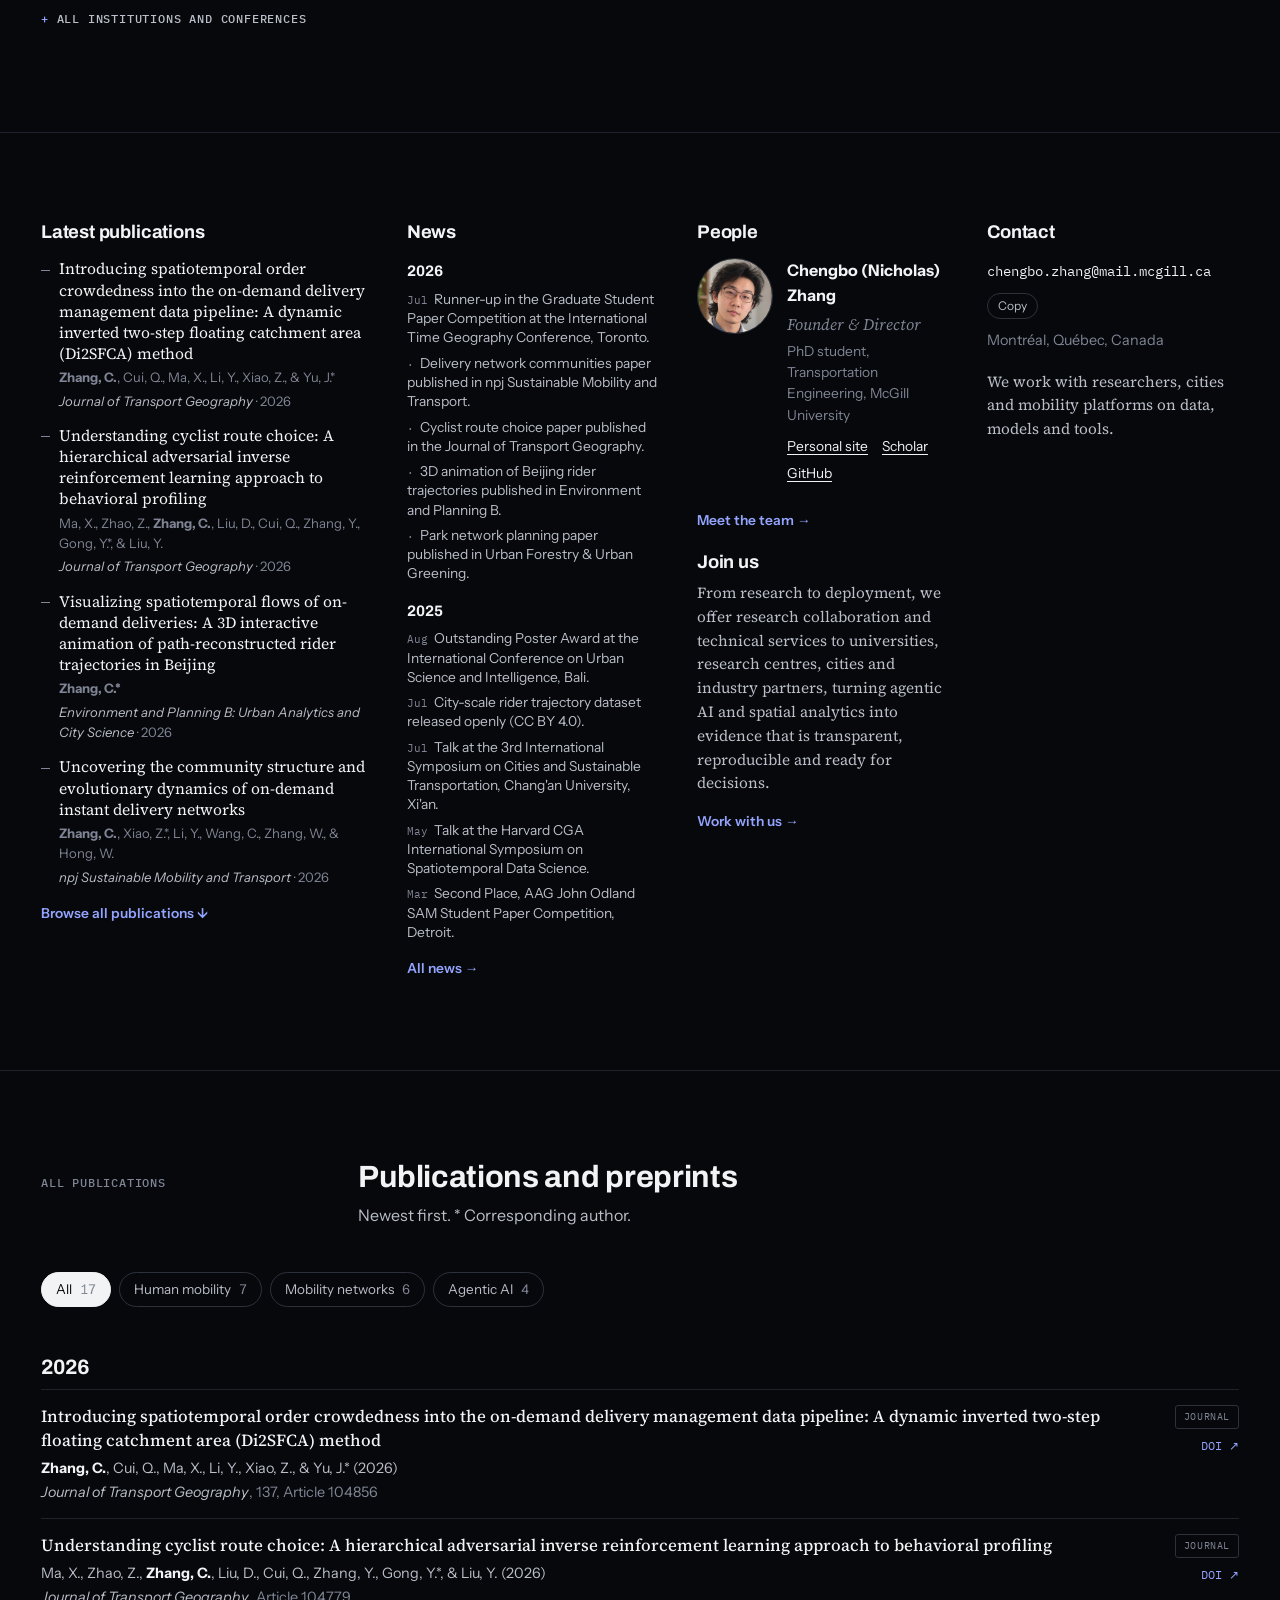
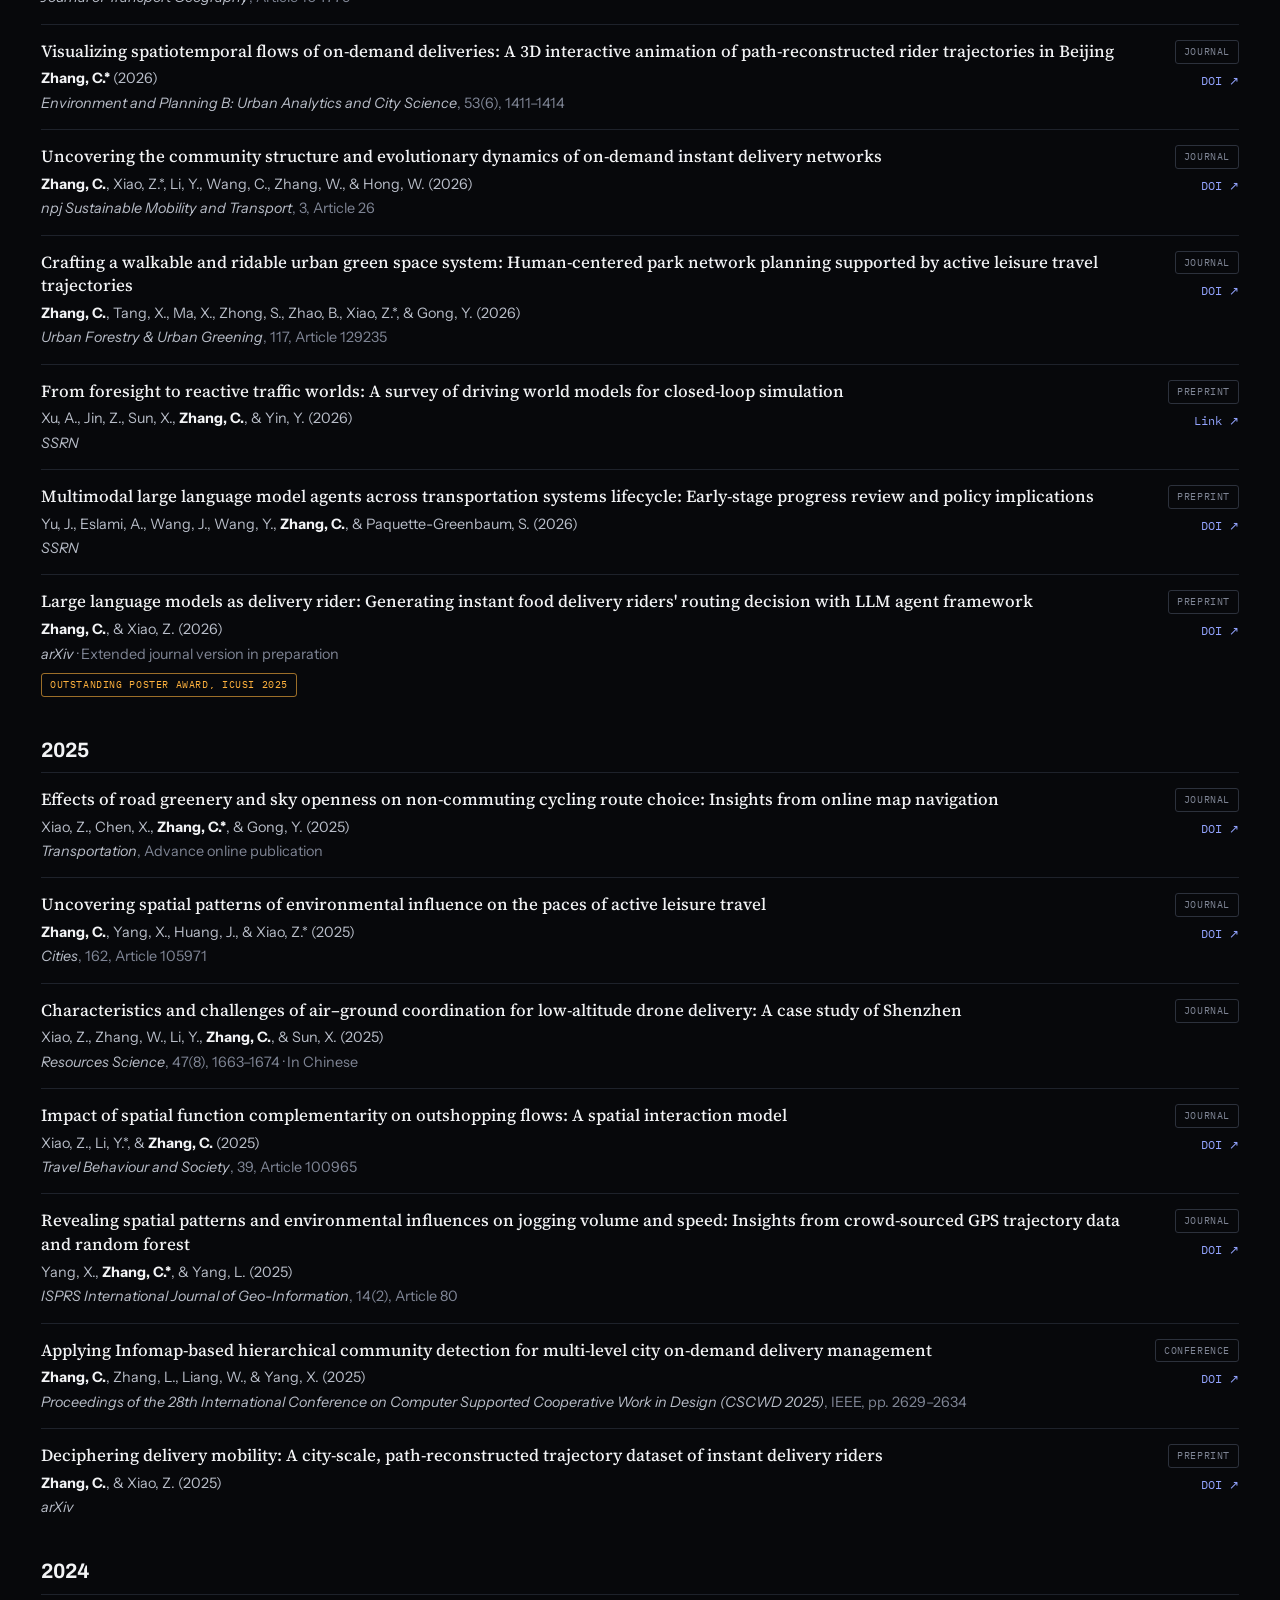
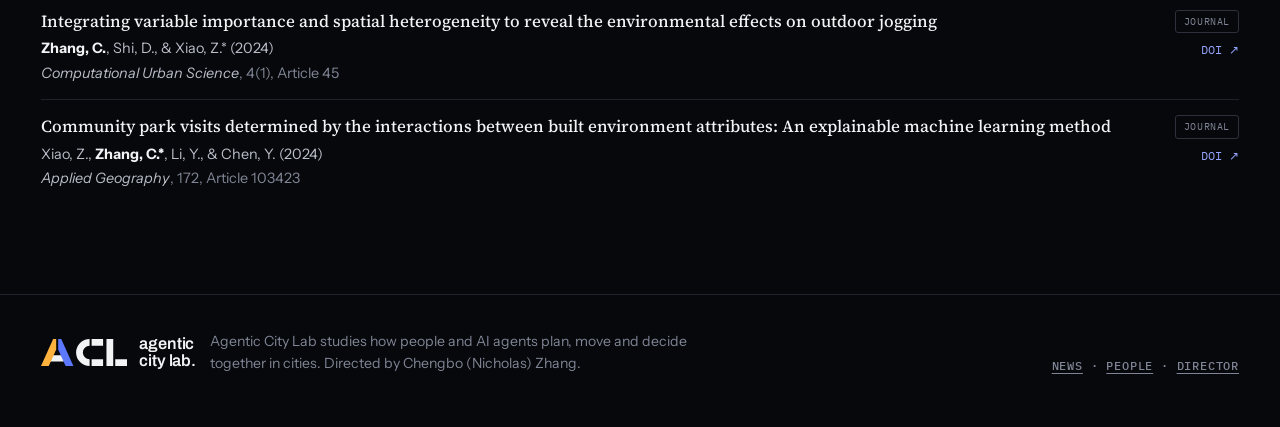
==== commit f9c559be: "Add files via upload" ====
--- a/index.html
+++ b/index.html
@@ -217,7 +217,7 @@
   <div class="proj-in"><div class="proj-fig"></div><div class="proj-body"></div></div>
 </dialog>
 
-<script src="assets/data.js?v=247d9cd7"></script>
+<script src="assets/data.js?v=0cd6e0e1"></script>
 <script>window.ACL_FIG="assets/figures/";window.ACL_IMG="assets/img/";window.ACL_VID="assets/video/"</script>
 <script src="assets/gfx.js?v=c13f7ec2"></script>
 <script src="assets/worldmask.js?v=82e4a83c"></script>
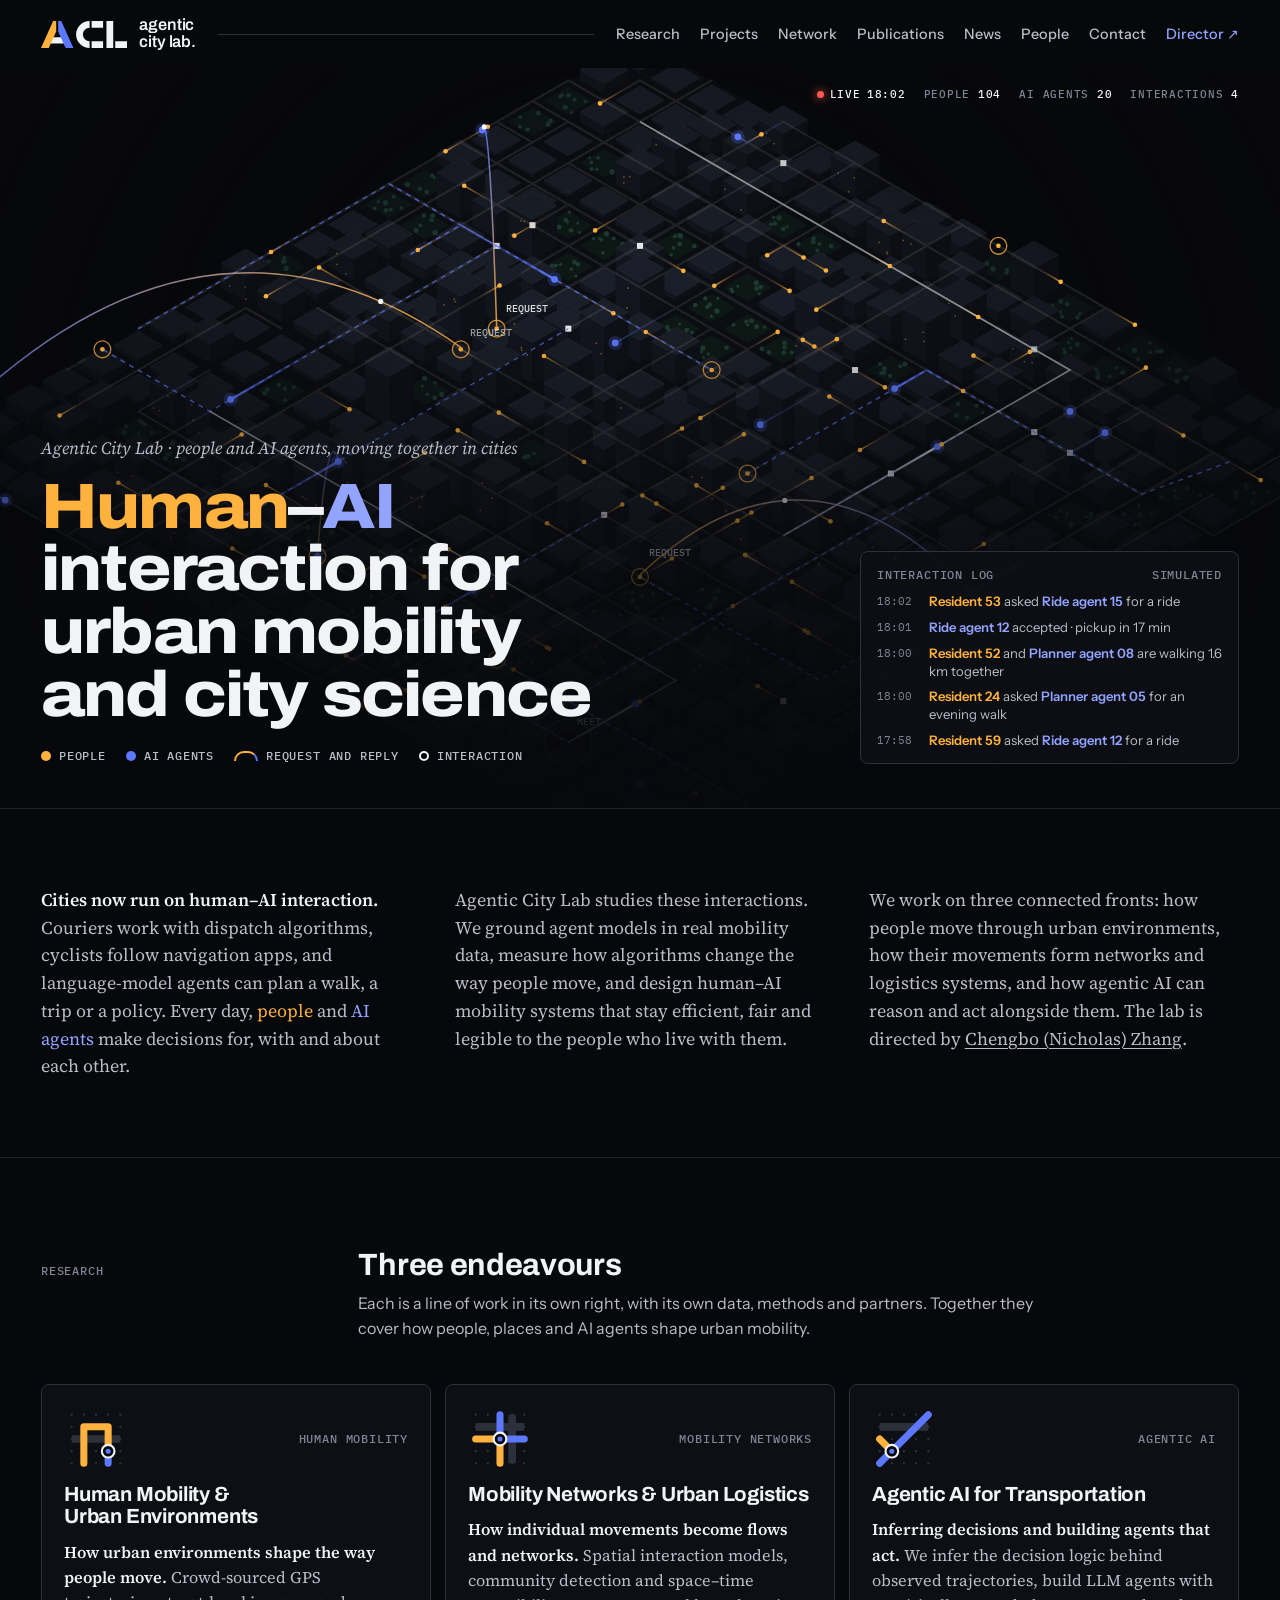
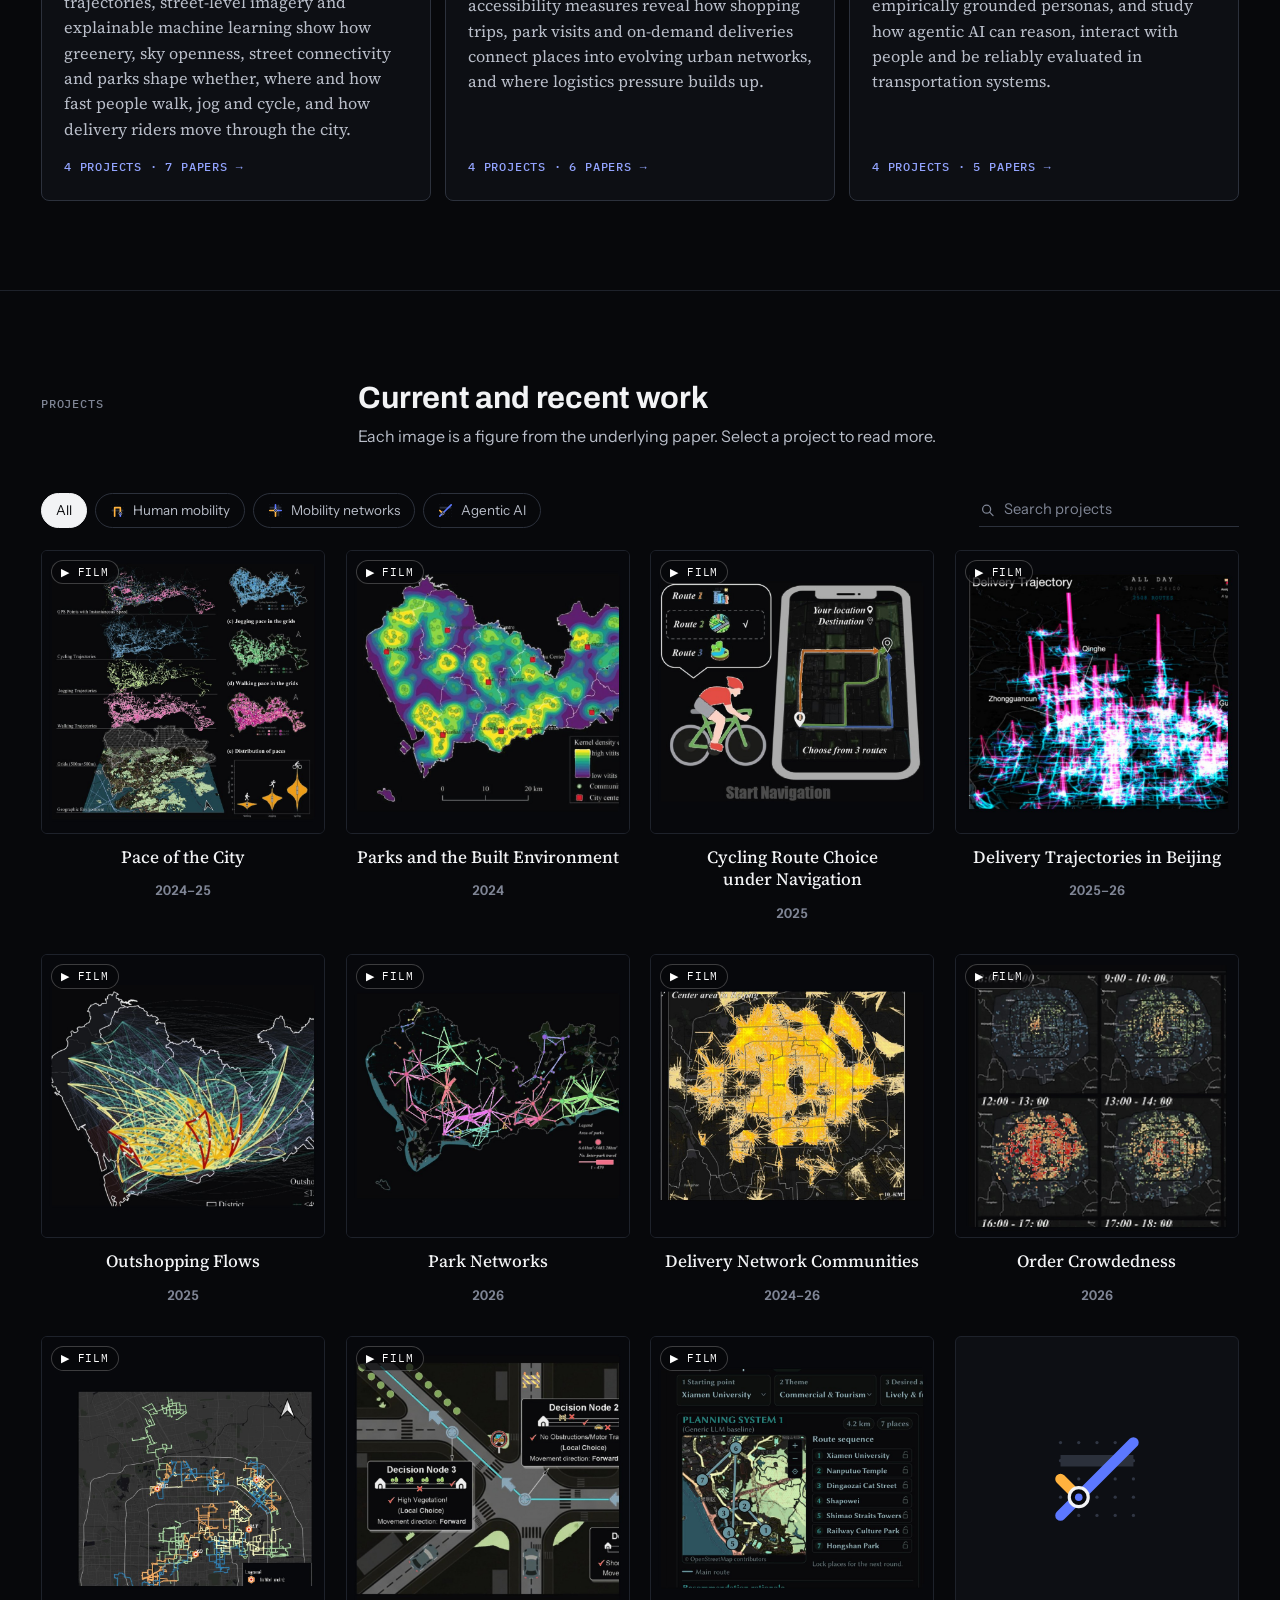
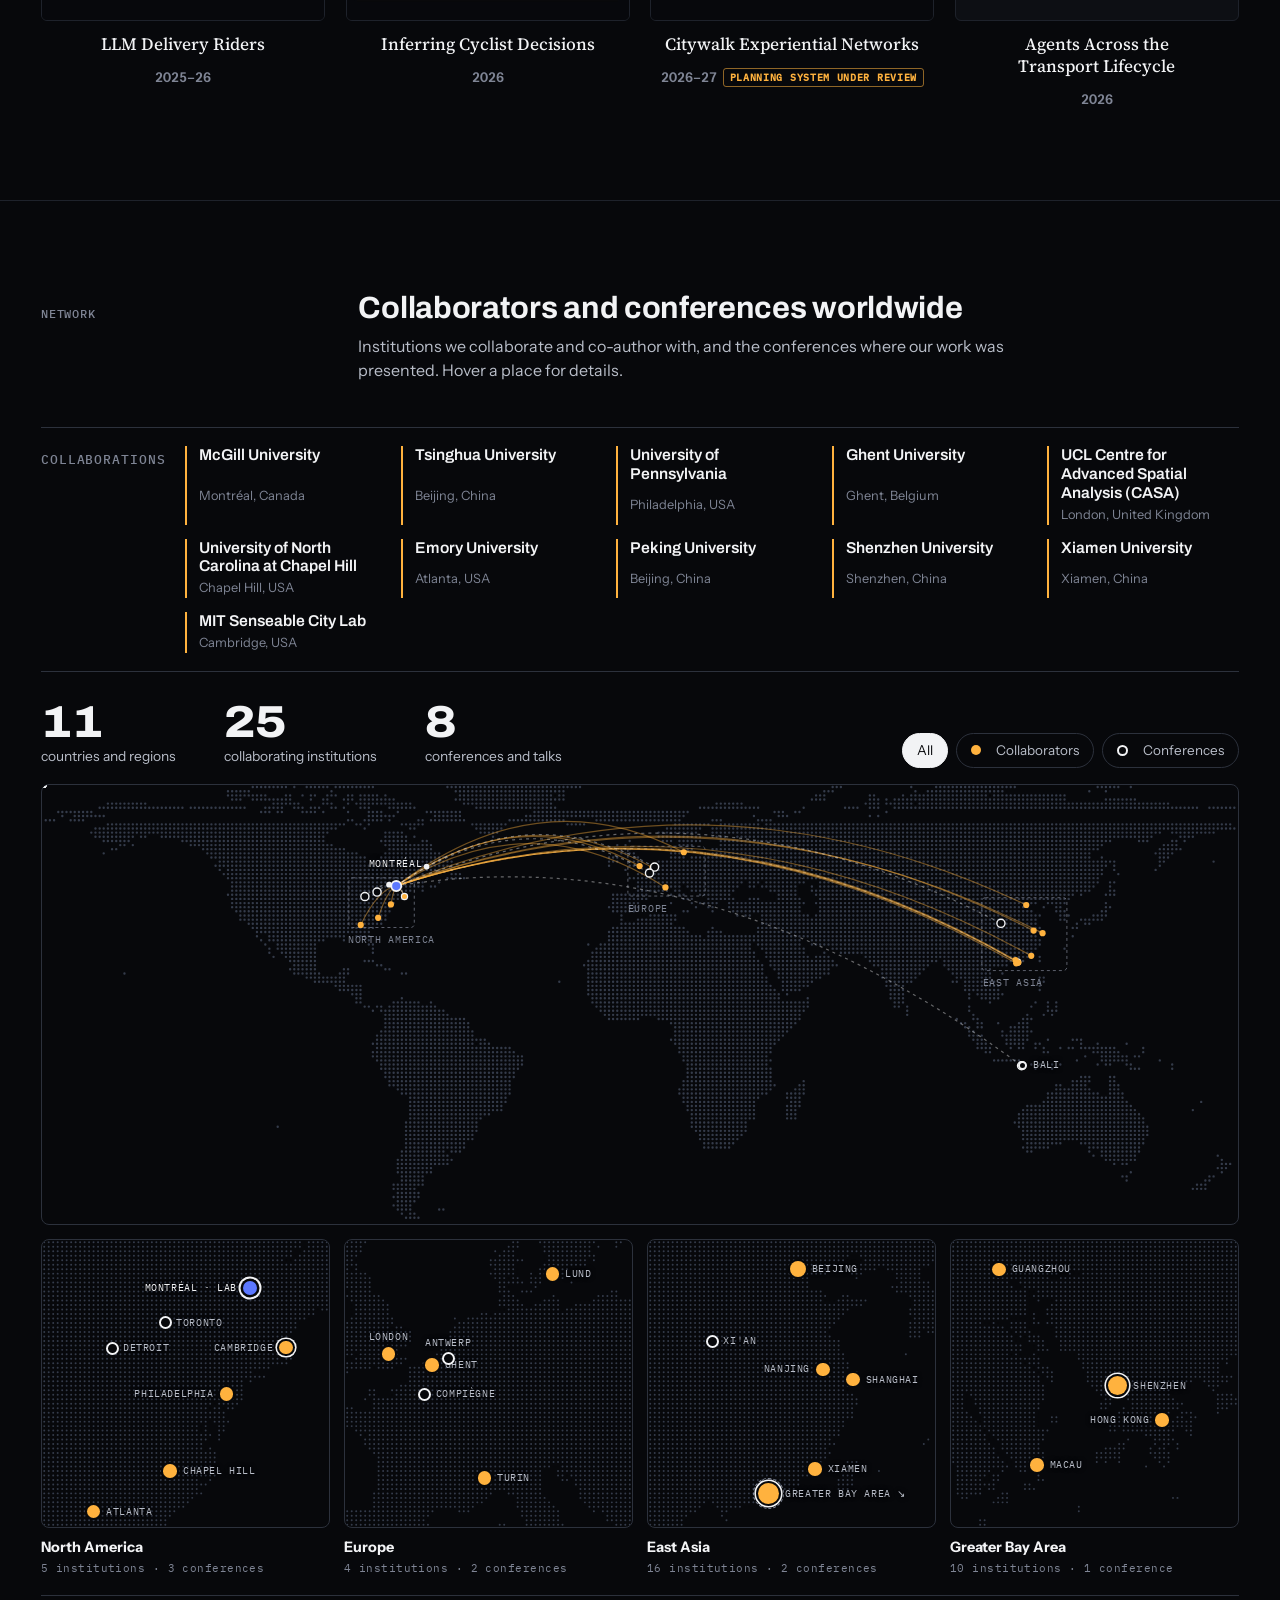
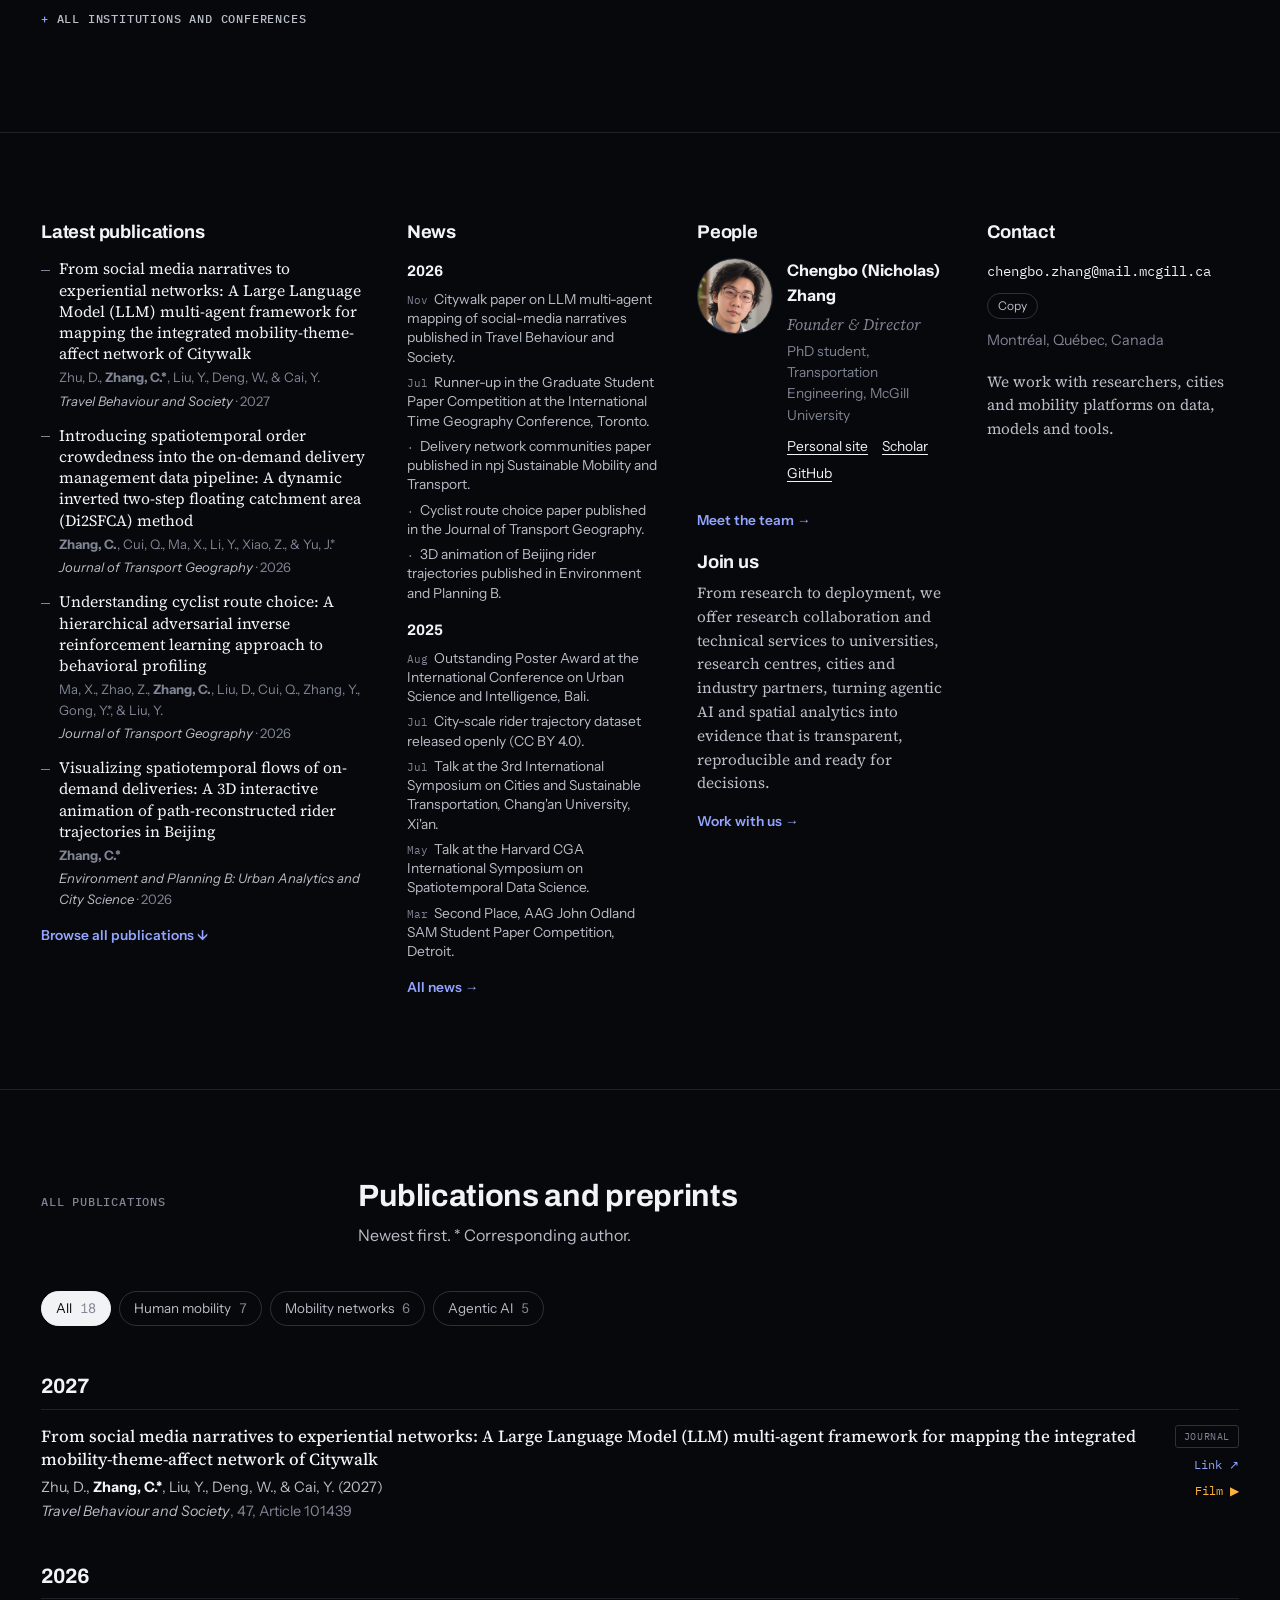
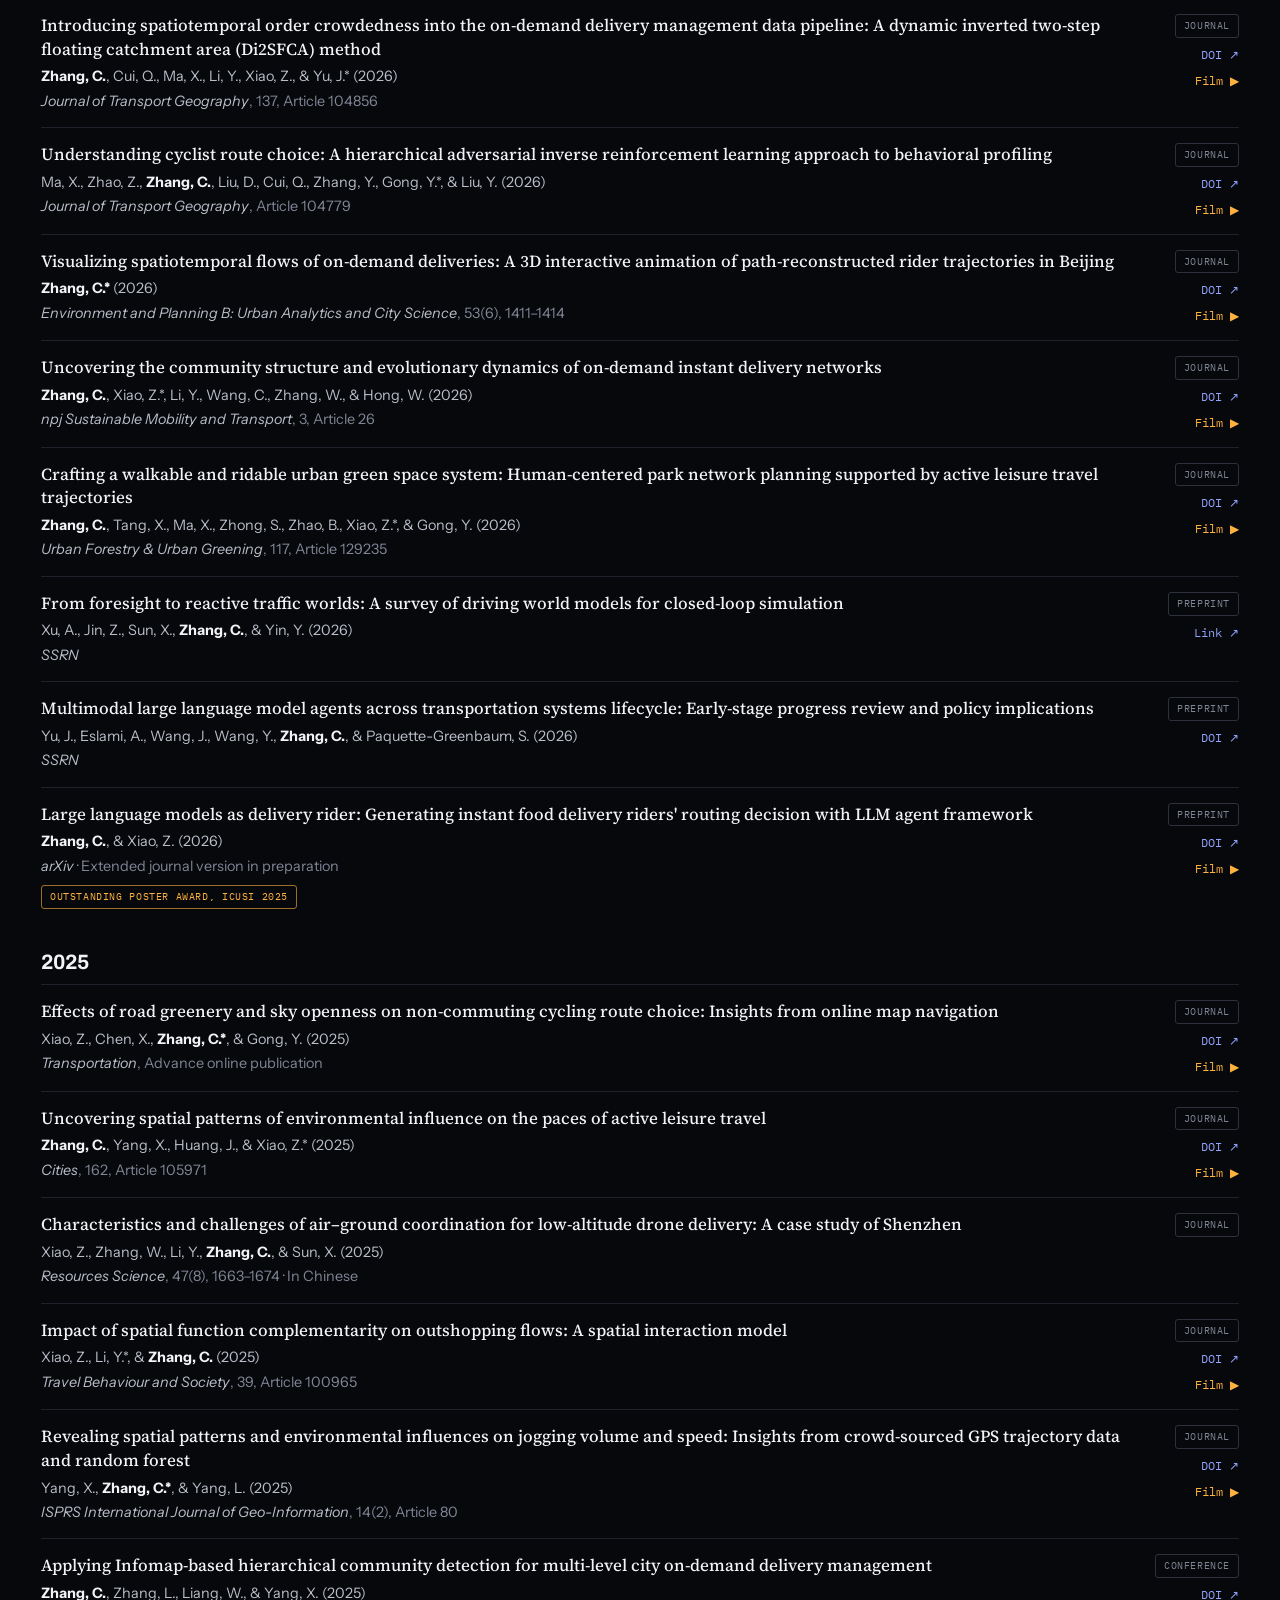
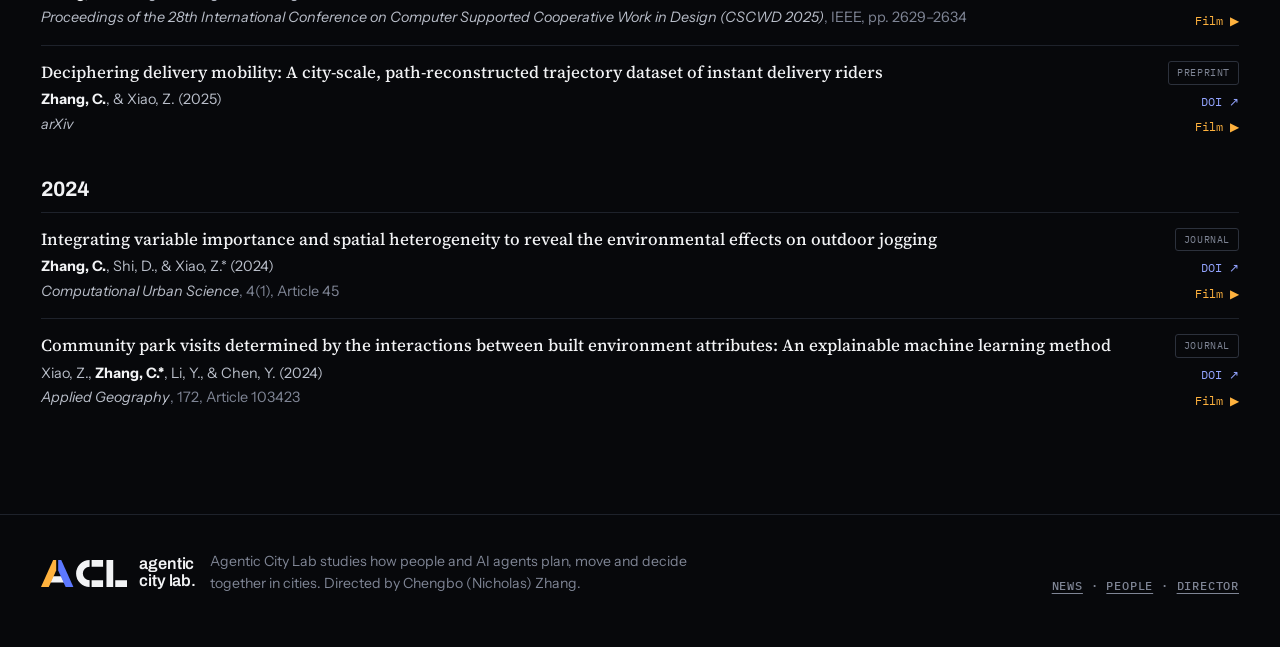
==== commit 8b36abf1: "Lab page: load new assets, show Film links Co-Authored-By: Claude Opus 5.5 <noreply@anthropic.com> " ====
--- a/index.html
+++ b/index.html
@@ -11,7 +11,7 @@
 <title>Agentic City Lab</title>
 <meta name="description" content="Agentic City Lab studies human–AI interaction for urban mobility and city science: how people and AI agents plan, move and decide together in cities.">
 <link rel="stylesheet" href="assets/fonts/fonts.css">
-<link rel="stylesheet" href="assets/base.css?v=d425932e">
+<link rel="stylesheet" href="assets/base.css?v=93bc6c0b">
 <style>
 
 
@@ -217,9 +217,9 @@
   <div class="proj-in"><div class="proj-fig"></div><div class="proj-body"></div></div>
 </dialog>
 
-<script src="assets/data.js?v=0cd6e0e1"></script>
+<script src="assets/data.js?v=a13b3fef"></script>
 <script>window.ACL_FIG="assets/figures/";window.ACL_IMG="assets/img/";window.ACL_VID="assets/video/"</script>
-<script src="assets/gfx.js?v=c13f7ec2"></script>
+<script src="assets/gfx.js?v=a385727a"></script>
 <script src="assets/worldmask.js?v=82e4a83c"></script>
 <script src="assets/worldmap.js?v=31fc9139"></script>
 <script src="assets/sim.js?v=94656a0e"></script>
@@ -227,6 +227,7 @@
 <script>
 (function(){
   const D = window.ACL_DATA, E = ACL.esc;
+  ACL.FILM_HREF = '#';                     // publications with a research film link to it
   ACL.menu(); ACL.copyButtons();
   document.getElementById('headlock').innerHTML = ACL.lockup();
   document.getElementById('footlock').innerHTML = ACL.lockup();
--- a/assets/base.css
+++ b/assets/base.css
@@ -341,3 +341,4 @@
 .fig-pane{padding:12px 14px 14px}
 .fig-pane video{display:block;width:100%;aspect-ratio:16/9;background:#000;border-radius:6px}
 .fig-pane .gcap{padding:10px 2px 0}
+.pub a.film{color:var(--human)}
